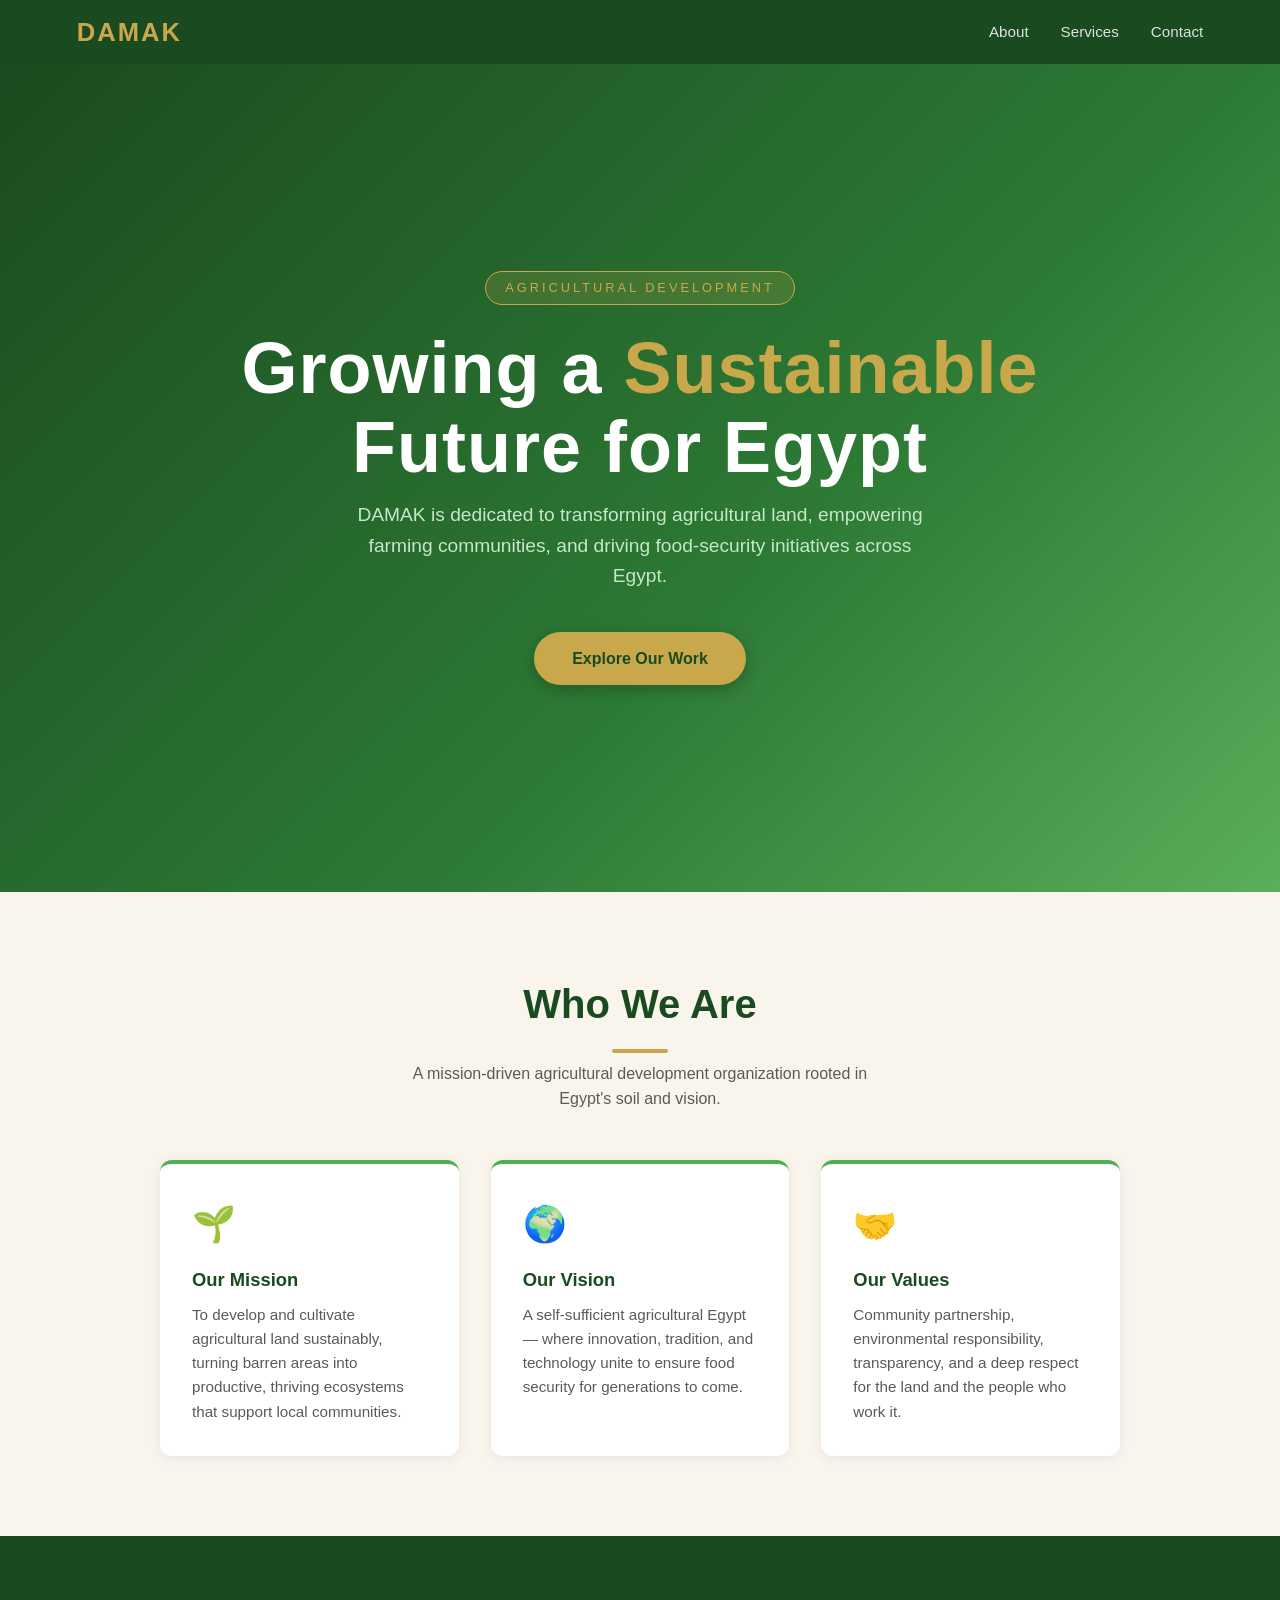
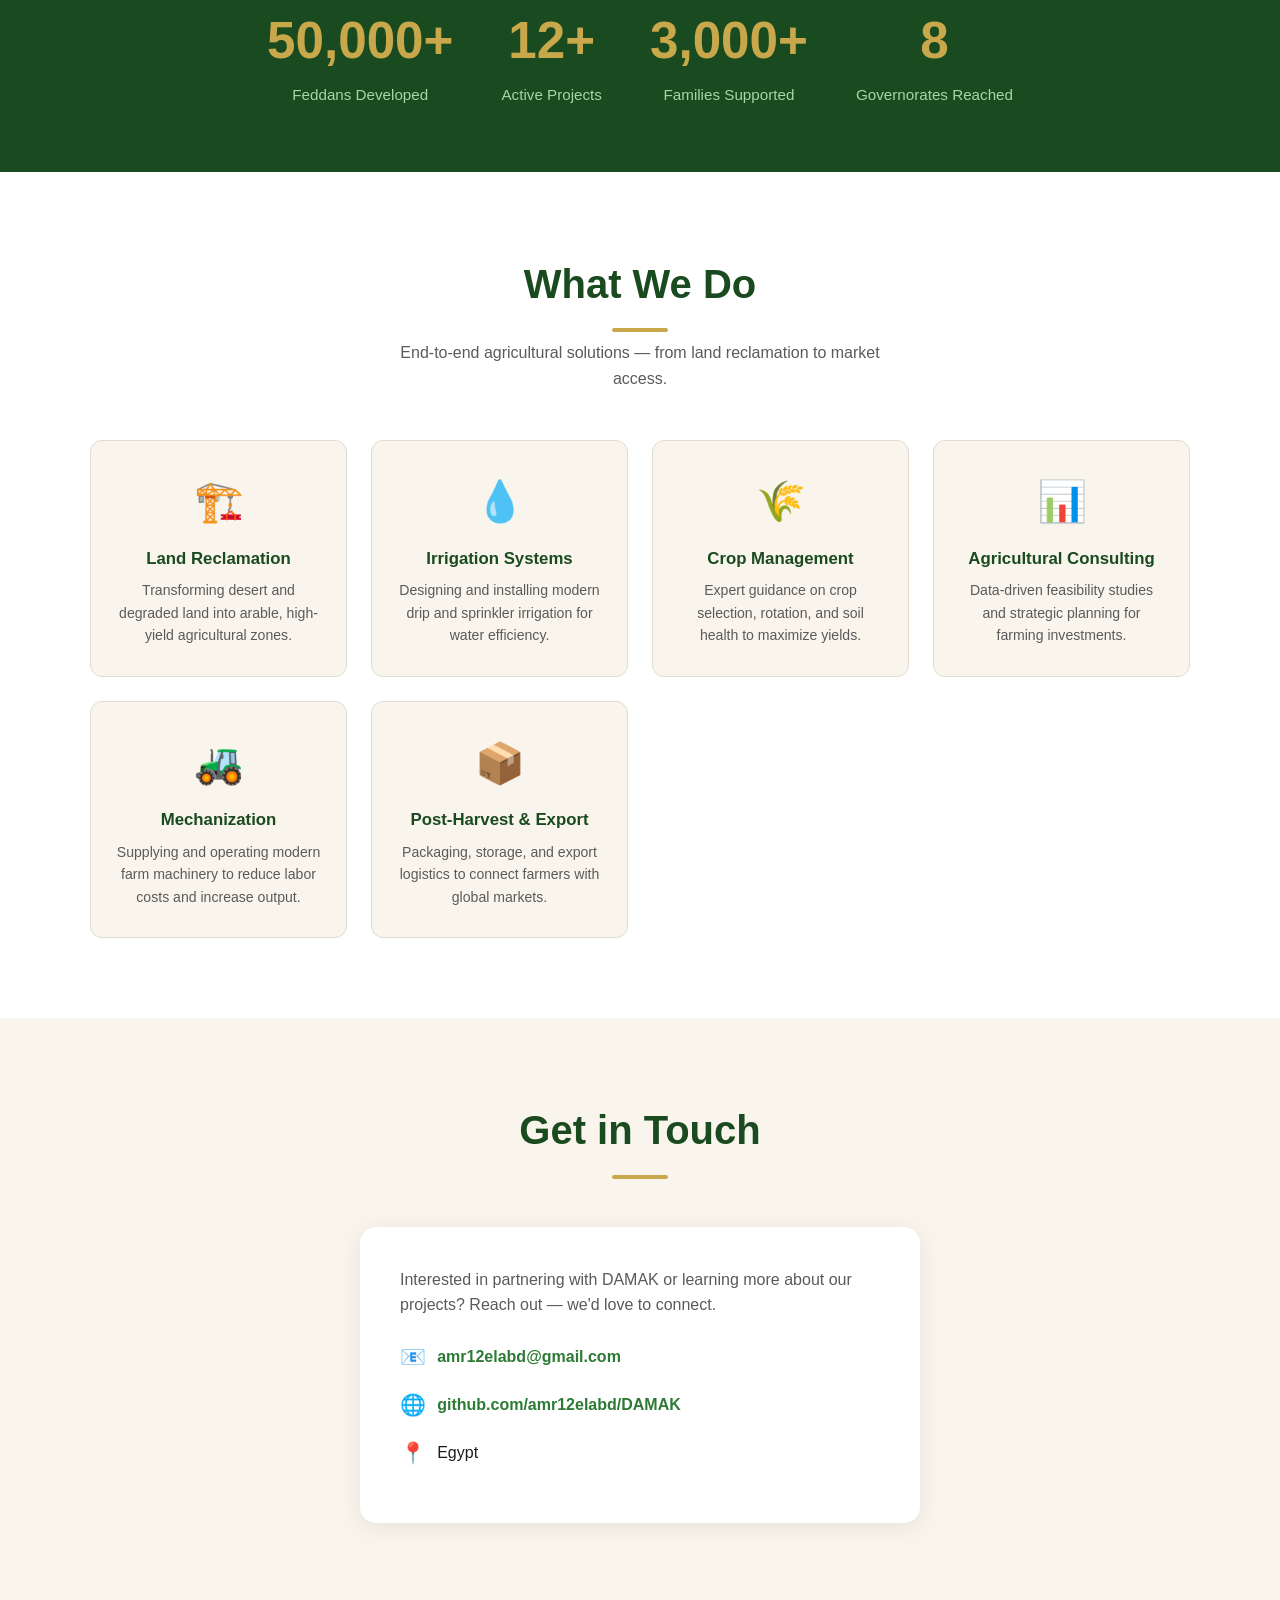
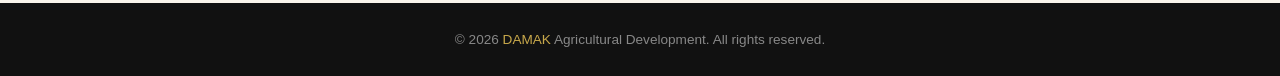
==== index.html @ de574dd2 "Initial commit: DAMAK agricultural development site" ====
<!DOCTYPE html>
<html lang="en">
<head>
  <meta charset="UTF-8" />
  <meta name="viewport" content="width=device-width, initial-scale=1.0" />
  <title>DAMAK – Agricultural Development</title>
  <style>
    *, *::before, *::after { box-sizing: border-box; margin: 0; padding: 0; }

    :root {
      --green-dark:  #1a4a1f;
      --green-mid:   #2d7a35;
      --green-light: #4caf50;
      --gold:        #c8a84b;
      --cream:       #f9f5ec;
      --text:        #1c1c1c;
      --muted:       #5a5a5a;
    }

    body {
      font-family: 'Segoe UI', Arial, sans-serif;
      color: var(--text);
      background: #fff;
      line-height: 1.6;
    }

    /* ── NAV ── */
    nav {
      position: sticky; top: 0; z-index: 100;
      background: var(--green-dark);
      display: flex; align-items: center; justify-content: space-between;
      padding: 0 6vw;
      height: 64px;
    }
    .nav-logo {
      font-size: 1.6rem; font-weight: 800; letter-spacing: 2px;
      color: var(--gold); text-decoration: none;
    }
    .nav-links { display: flex; gap: 2rem; list-style: none; }
    .nav-links a {
      color: #e0e0e0; text-decoration: none; font-size: .95rem;
      transition: color .2s;
    }
    .nav-links a:hover { color: var(--gold); }

    /* ── HERO ── */
    .hero {
      min-height: 92vh;
      background: linear-gradient(135deg, var(--green-dark) 0%, var(--green-mid) 60%, #5aaf5a 100%);
      display: flex; flex-direction: column;
      align-items: center; justify-content: center;
      text-align: center; padding: 4rem 6vw;
    }
    .hero-badge {
      display: inline-block;
      background: rgba(200,168,75,.18);
      border: 1px solid var(--gold);
      color: var(--gold);
      font-size: .8rem; letter-spacing: 3px; text-transform: uppercase;
      padding: .35rem 1.2rem; border-radius: 2rem; margin-bottom: 1.5rem;
    }
    .hero h1 {
      font-size: clamp(2.4rem, 6vw, 4.5rem);
      color: #fff; font-weight: 900; letter-spacing: 1px;
      margin-bottom: .8rem; line-height: 1.1;
    }
    .hero h1 span { color: var(--gold); }
    .hero p {
      max-width: 580px; color: #c8e6c9;
      font-size: clamp(1rem, 2.2vw, 1.2rem); margin-bottom: 2.5rem;
    }
    .btn {
      display: inline-block;
      background: var(--gold); color: var(--green-dark);
      font-weight: 700; font-size: 1rem;
      padding: .85rem 2.4rem; border-radius: 2rem;
      text-decoration: none; transition: transform .15s, box-shadow .15s;
      box-shadow: 0 4px 16px rgba(0,0,0,.25);
    }
    .btn:hover { transform: translateY(-2px); box-shadow: 0 8px 24px rgba(0,0,0,.3); }

    /* ── SECTIONS ── */
    section { padding: 5rem 6vw; }
    .section-title {
      text-align: center; margin-bottom: 3rem;
    }
    .section-title h2 {
      font-size: clamp(1.7rem, 3.5vw, 2.5rem);
      color: var(--green-dark); font-weight: 800;
    }
    .section-title p { color: var(--muted); margin-top: .5rem; max-width: 500px; margin-inline: auto; }
    .accent-line {
      width: 56px; height: 4px;
      background: var(--gold); border-radius: 2px;
      margin: .8rem auto 0;
    }

    /* ── ABOUT ── */
    .about { background: var(--cream); }
    .about-grid {
      display: grid;
      grid-template-columns: repeat(auto-fit, minmax(260px, 1fr));
      gap: 2rem; max-width: 960px; margin-inline: auto;
    }
    .about-card {
      background: #fff; border-radius: 12px;
      padding: 2rem; box-shadow: 0 2px 12px rgba(0,0,0,.07);
      border-top: 4px solid var(--green-light);
    }
    .about-card .icon { font-size: 2.2rem; margin-bottom: .8rem; }
    .about-card h3 { color: var(--green-dark); font-size: 1.15rem; margin-bottom: .5rem; }
    .about-card p { color: var(--muted); font-size: .95rem; }

    /* ── SERVICES ── */
    .services-grid {
      display: grid;
      grid-template-columns: repeat(auto-fit, minmax(220px, 1fr));
      gap: 1.5rem; max-width: 1100px; margin-inline: auto;
    }
    .service-card {
      background: var(--cream); border-radius: 12px;
      padding: 1.8rem 1.5rem; text-align: center;
      border: 1px solid #e0dcd4;
      transition: box-shadow .2s, transform .2s;
    }
    .service-card:hover {
      box-shadow: 0 8px 28px rgba(45,122,53,.15);
      transform: translateY(-4px);
    }
    .service-card .icon { font-size: 2.5rem; margin-bottom: .8rem; }
    .service-card h3 { color: var(--green-dark); font-size: 1.05rem; margin-bottom: .4rem; }
    .service-card p { color: var(--muted); font-size: .88rem; }

    /* ── STATS ── */
    .stats {
      background: var(--green-dark);
      display: flex; flex-wrap: wrap;
      justify-content: center; gap: 3rem;
      padding: 4rem 6vw;
      text-align: center;
    }
    .stat-item { color: #fff; }
    .stat-item .number {
      font-size: clamp(2rem, 5vw, 3.2rem);
      font-weight: 900; color: var(--gold);
      display: block;
    }
    .stat-item .label { font-size: .95rem; color: #a5d6a7; }

    /* ── CONTACT ── */
    .contact { background: var(--cream); }
    .contact-box {
      max-width: 560px; margin-inline: auto;
      background: #fff; border-radius: 16px;
      padding: 2.5rem; box-shadow: 0 4px 24px rgba(0,0,0,.08);
    }
    .contact-box p { color: var(--muted); margin-bottom: 1.4rem; }
    .contact-box a { color: var(--green-mid); font-weight: 600; text-decoration: none; }
    .contact-box a:hover { text-decoration: underline; }
    .contact-row { display: flex; align-items: center; gap: .7rem; margin-bottom: .9rem; }
    .contact-row .icon { font-size: 1.3rem; }

    /* ── FOOTER ── */
    footer {
      background: #111; color: #888;
      text-align: center; padding: 1.6rem 2rem;
      font-size: .85rem;
    }
    footer span { color: var(--gold); }

    @media (max-width: 600px) {
      nav { padding: 0 4vw; }
      .nav-links { gap: 1rem; }
    }
  </style>
</head>
<body>

  <!-- NAV -->
  <nav>
    <a class="nav-logo" href="#">DAMAK</a>
    <ul class="nav-links">
      <li><a href="#about">About</a></li>
      <li><a href="#services">Services</a></li>
      <li><a href="#contact">Contact</a></li>
    </ul>
  </nav>

  <!-- HERO -->
  <section class="hero">
    <div class="hero-badge">Agricultural Development</div>
    <h1>Growing a <span>Sustainable</span><br/>Future for Egypt</h1>
    <p>DAMAK is dedicated to transforming agricultural land, empowering farming communities, and driving food-security initiatives across Egypt.</p>
    <a href="#services" class="btn">Explore Our Work</a>
  </section>

  <!-- ABOUT -->
  <section class="about" id="about">
    <div class="section-title">
      <h2>Who We Are</h2>
      <div class="accent-line"></div>
      <p>A mission-driven agricultural development organization rooted in Egypt's soil and vision.</p>
    </div>
    <div class="about-grid">
      <div class="about-card">
        <div class="icon">🌱</div>
        <h3>Our Mission</h3>
        <p>To develop and cultivate agricultural land sustainably, turning barren areas into productive, thriving ecosystems that support local communities.</p>
      </div>
      <div class="about-card">
        <div class="icon">🌍</div>
        <h3>Our Vision</h3>
        <p>A self-sufficient agricultural Egypt — where innovation, tradition, and technology unite to ensure food security for generations to come.</p>
      </div>
      <div class="about-card">
        <div class="icon">🤝</div>
        <h3>Our Values</h3>
        <p>Community partnership, environmental responsibility, transparency, and a deep respect for the land and the people who work it.</p>
      </div>
    </div>
  </section>

  <!-- STATS -->
  <div class="stats">
    <div class="stat-item"><span class="number">50,000+</span><span class="label">Feddans Developed</span></div>
    <div class="stat-item"><span class="number">12+</span><span class="label">Active Projects</span></div>
    <div class="stat-item"><span class="number">3,000+</span><span class="label">Families Supported</span></div>
    <div class="stat-item"><span class="number">8</span><span class="label">Governorates Reached</span></div>
  </div>

  <!-- SERVICES -->
  <section id="services">
    <div class="section-title">
      <h2>What We Do</h2>
      <div class="accent-line"></div>
      <p>End-to-end agricultural solutions — from land reclamation to market access.</p>
    </div>
    <div class="services-grid">
      <div class="service-card">
        <div class="icon">🏗️</div>
        <h3>Land Reclamation</h3>
        <p>Transforming desert and degraded land into arable, high-yield agricultural zones.</p>
      </div>
      <div class="service-card">
        <div class="icon">💧</div>
        <h3>Irrigation Systems</h3>
        <p>Designing and installing modern drip and sprinkler irrigation for water efficiency.</p>
      </div>
      <div class="service-card">
        <div class="icon">🌾</div>
        <h3>Crop Management</h3>
        <p>Expert guidance on crop selection, rotation, and soil health to maximize yields.</p>
      </div>
      <div class="service-card">
        <div class="icon">📊</div>
        <h3>Agricultural Consulting</h3>
        <p>Data-driven feasibility studies and strategic planning for farming investments.</p>
      </div>
      <div class="service-card">
        <div class="icon">🚜</div>
        <h3>Mechanization</h3>
        <p>Supplying and operating modern farm machinery to reduce labor costs and increase output.</p>
      </div>
      <div class="service-card">
        <div class="icon">📦</div>
        <h3>Post-Harvest & Export</h3>
        <p>Packaging, storage, and export logistics to connect farmers with global markets.</p>
      </div>
    </div>
  </section>

  <!-- CONTACT -->
  <section class="contact" id="contact">
    <div class="section-title">
      <h2>Get in Touch</h2>
      <div class="accent-line"></div>
    </div>
    <div class="contact-box">
      <p>Interested in partnering with DAMAK or learning more about our projects? Reach out — we'd love to connect.</p>
      <div class="contact-row"><span class="icon">📧</span><a href="mailto:amr12elabd@gmail.com">amr12elabd@gmail.com</a></div>
      <div class="contact-row"><span class="icon">🌐</span><a href="https://github.com/amr12elabd/DAMAK" target="_blank">github.com/amr12elabd/DAMAK</a></div>
      <div class="contact-row"><span class="icon">📍</span><span>Egypt</span></div>
    </div>
  </section>

  <!-- FOOTER -->
  <footer>
    <p>&copy; 2026 <span>DAMAK</span> Agricultural Development. All rights reserved.</p>
  </footer>

</body>
</html>
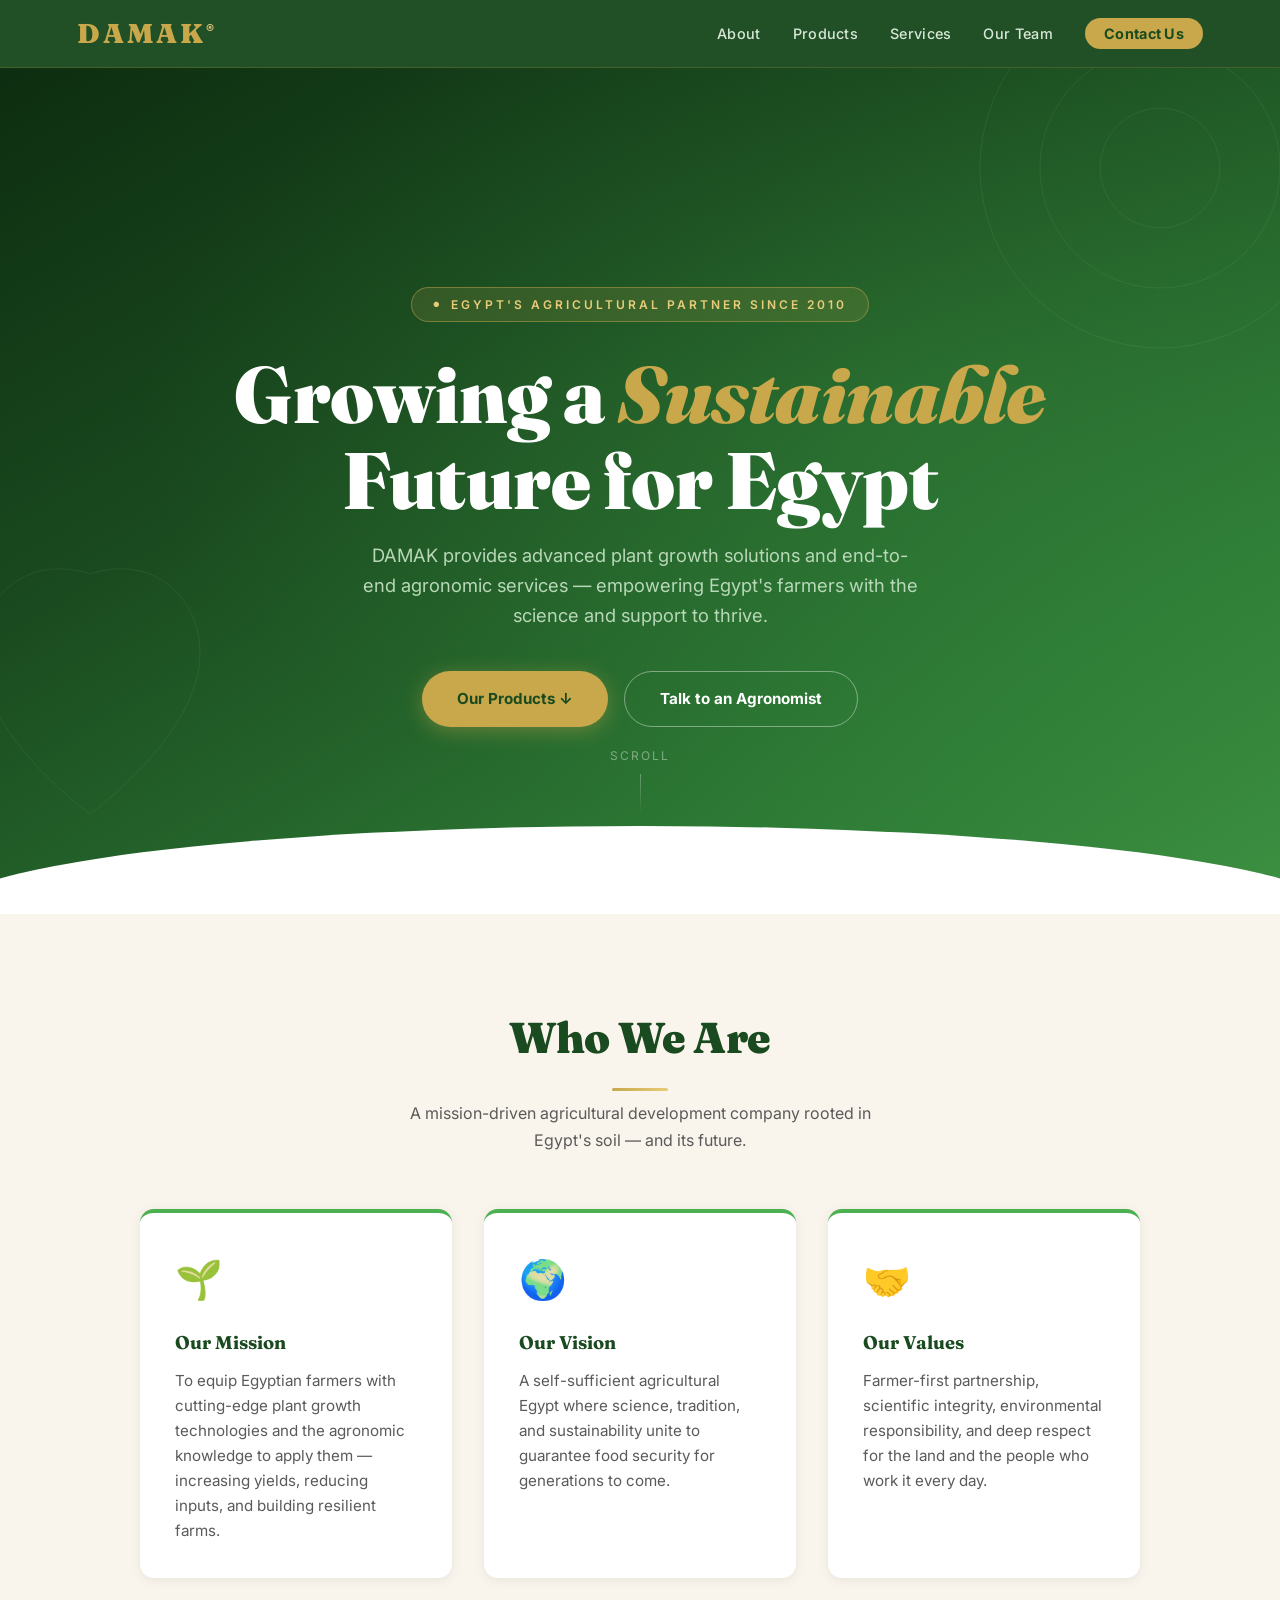
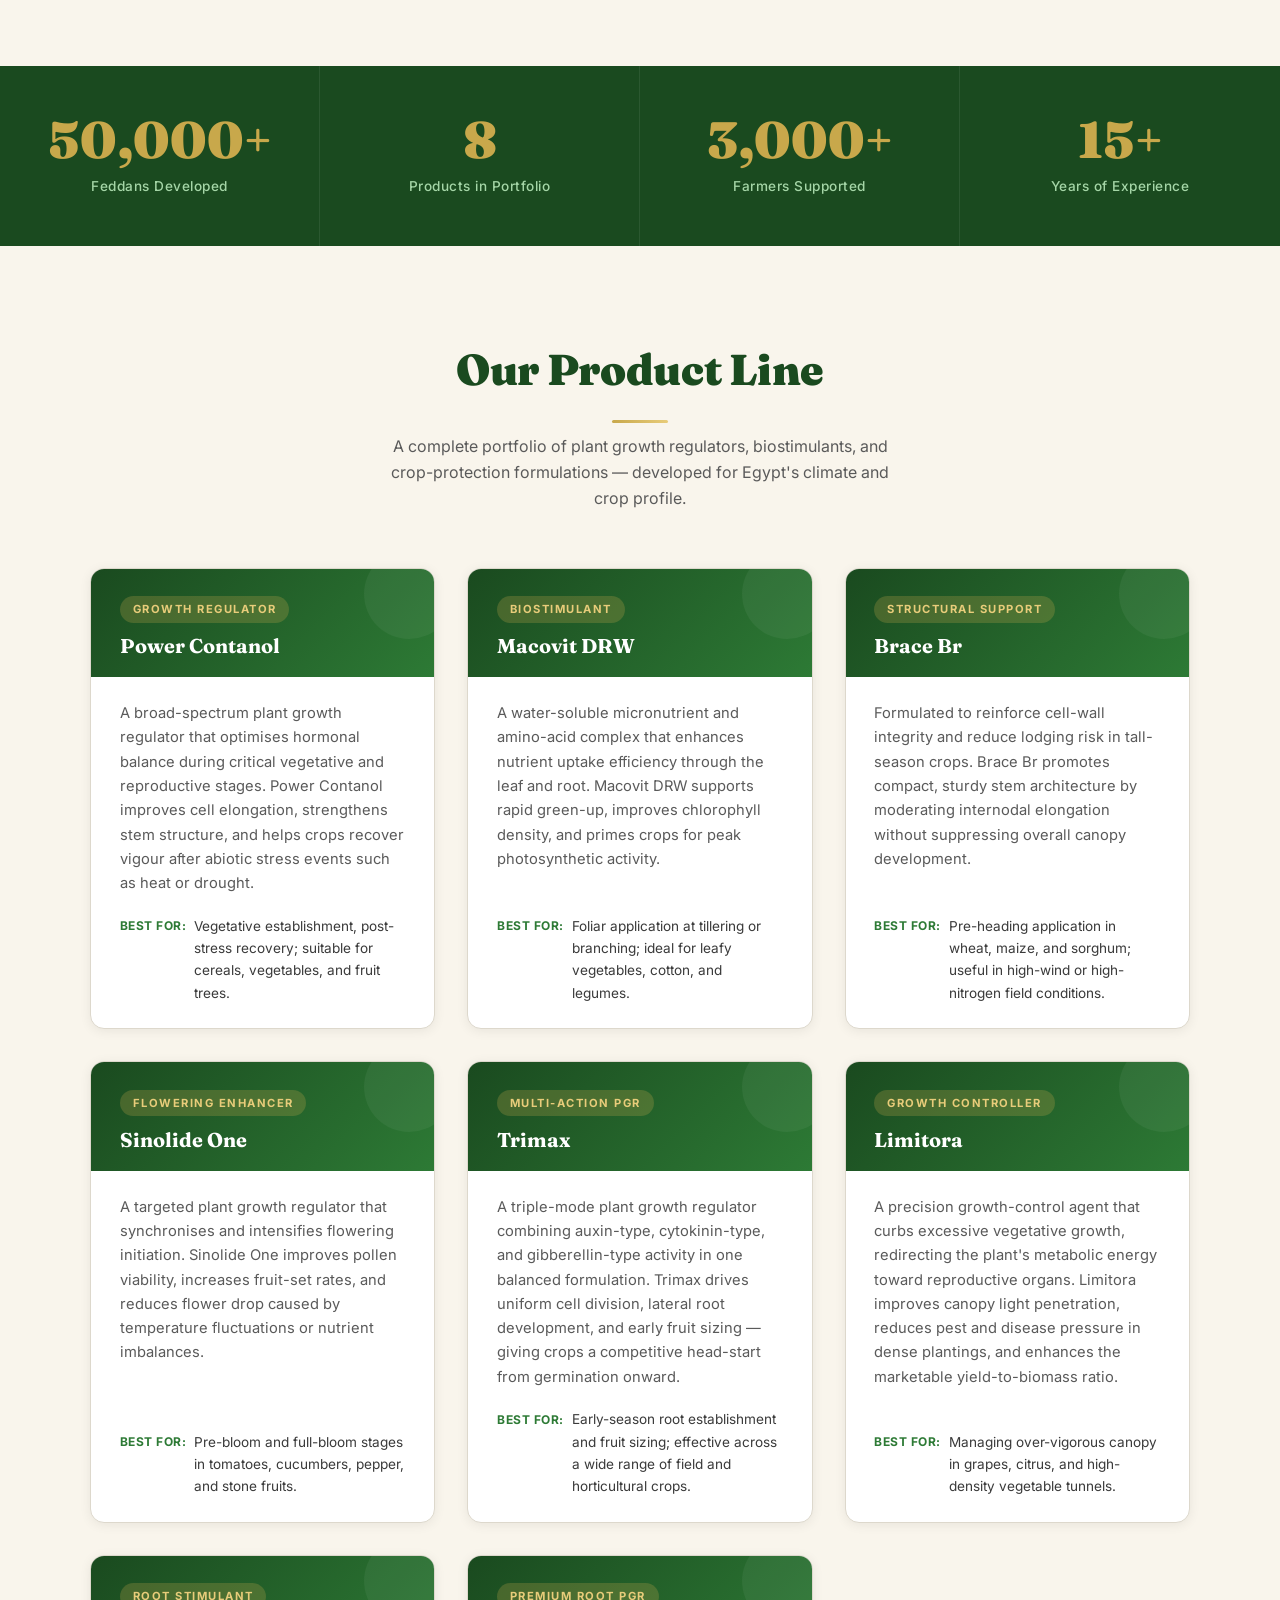
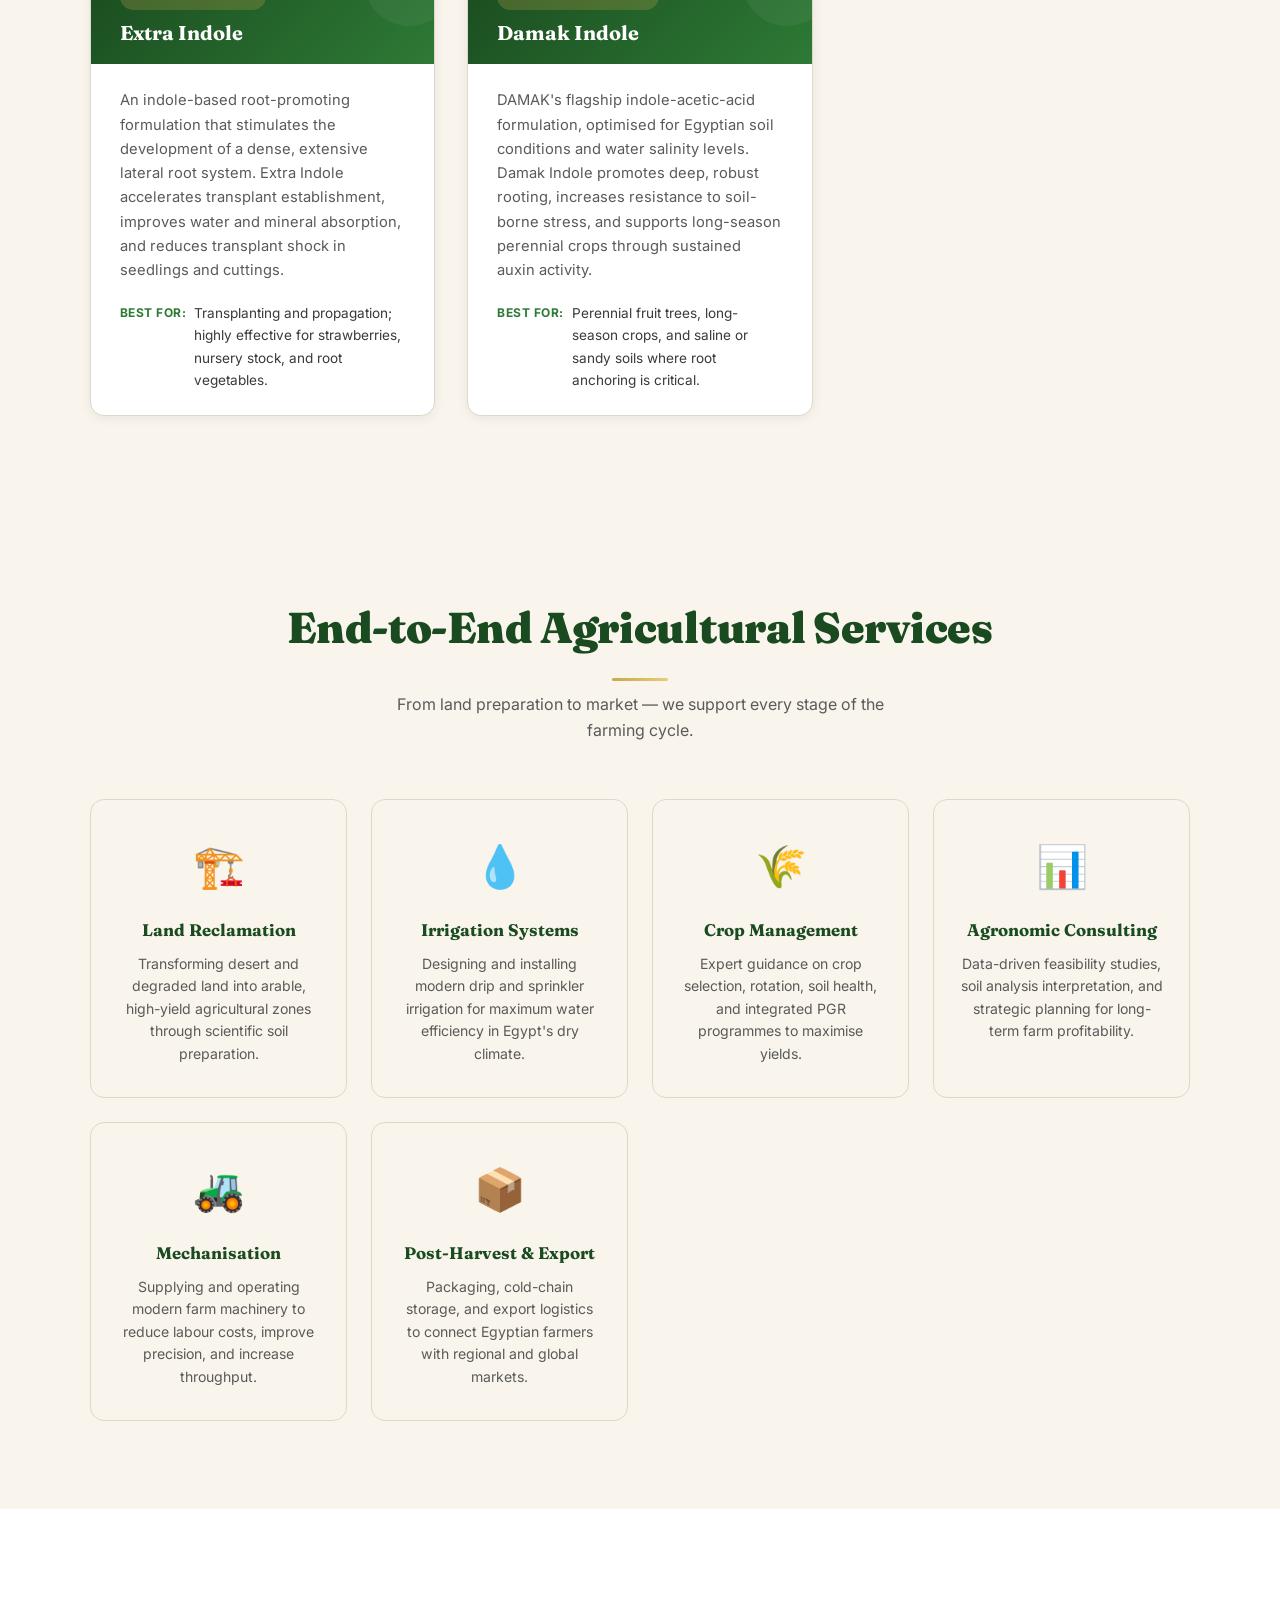
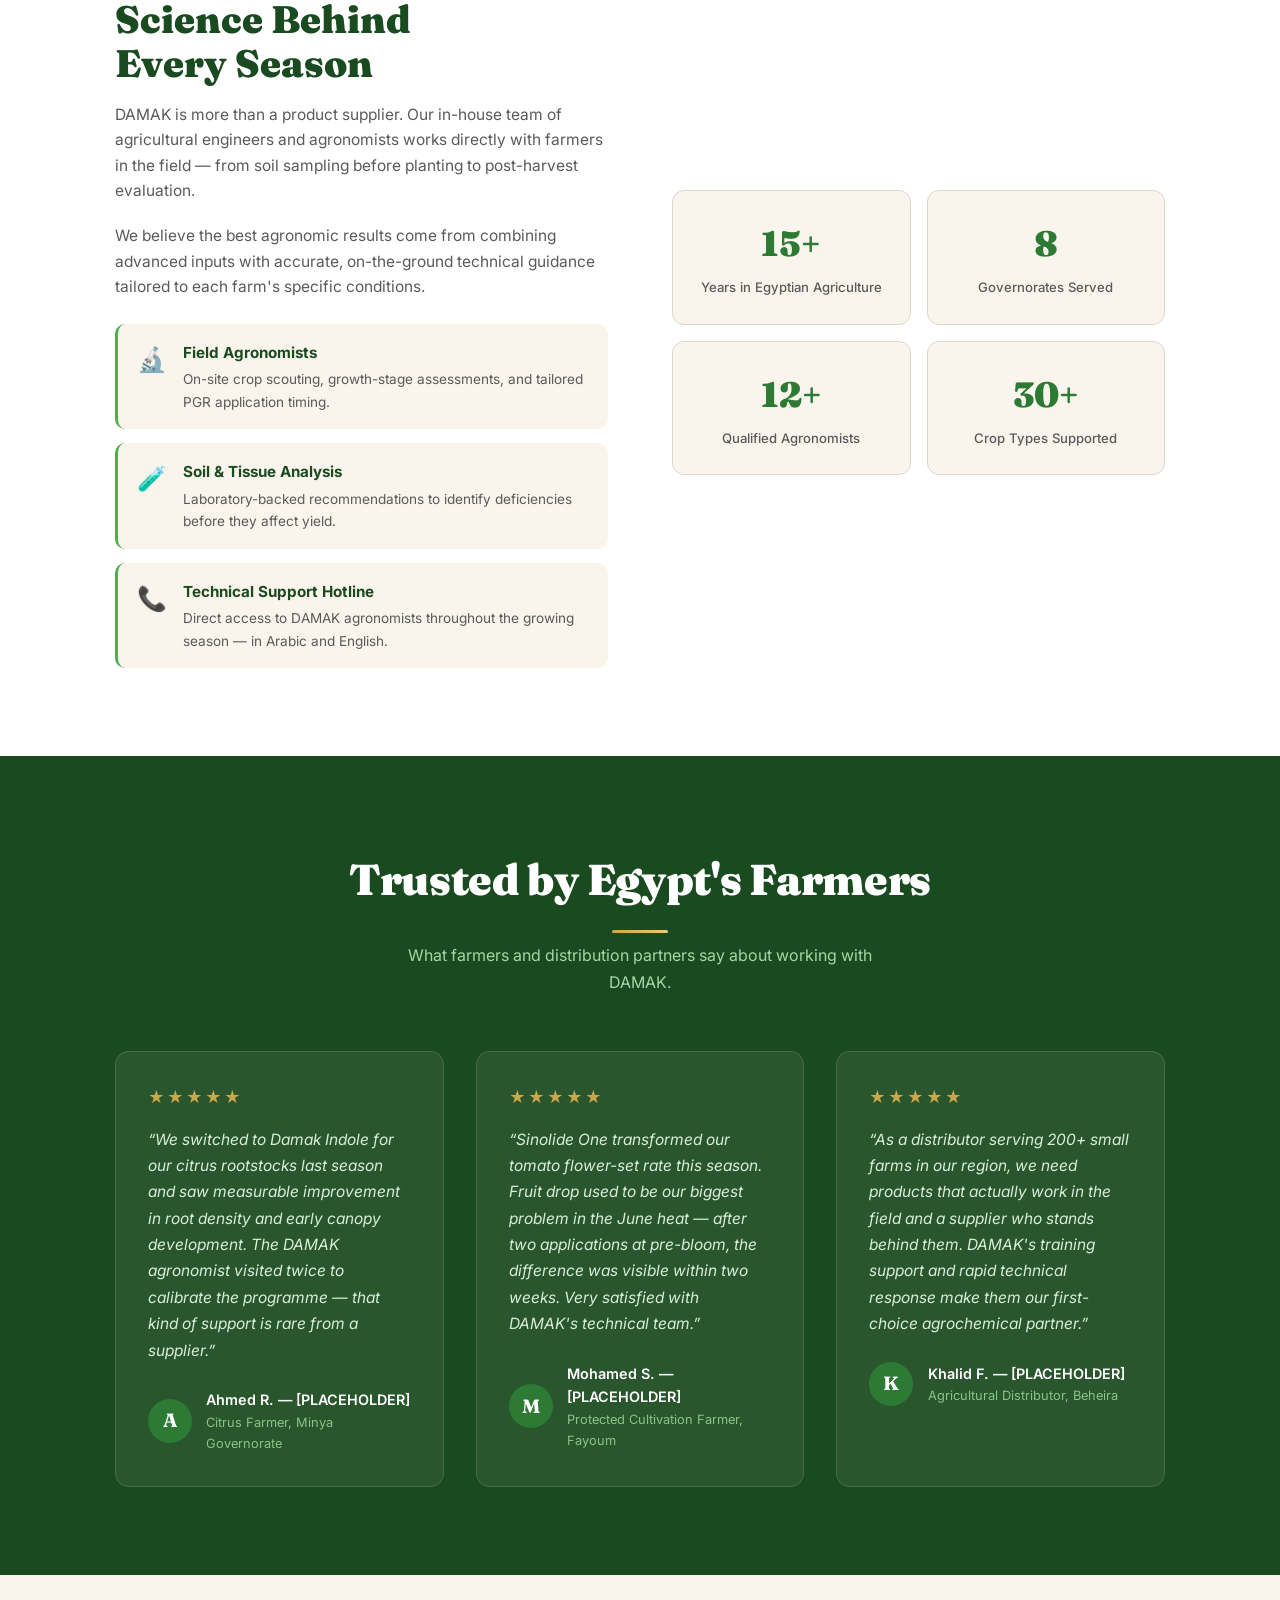
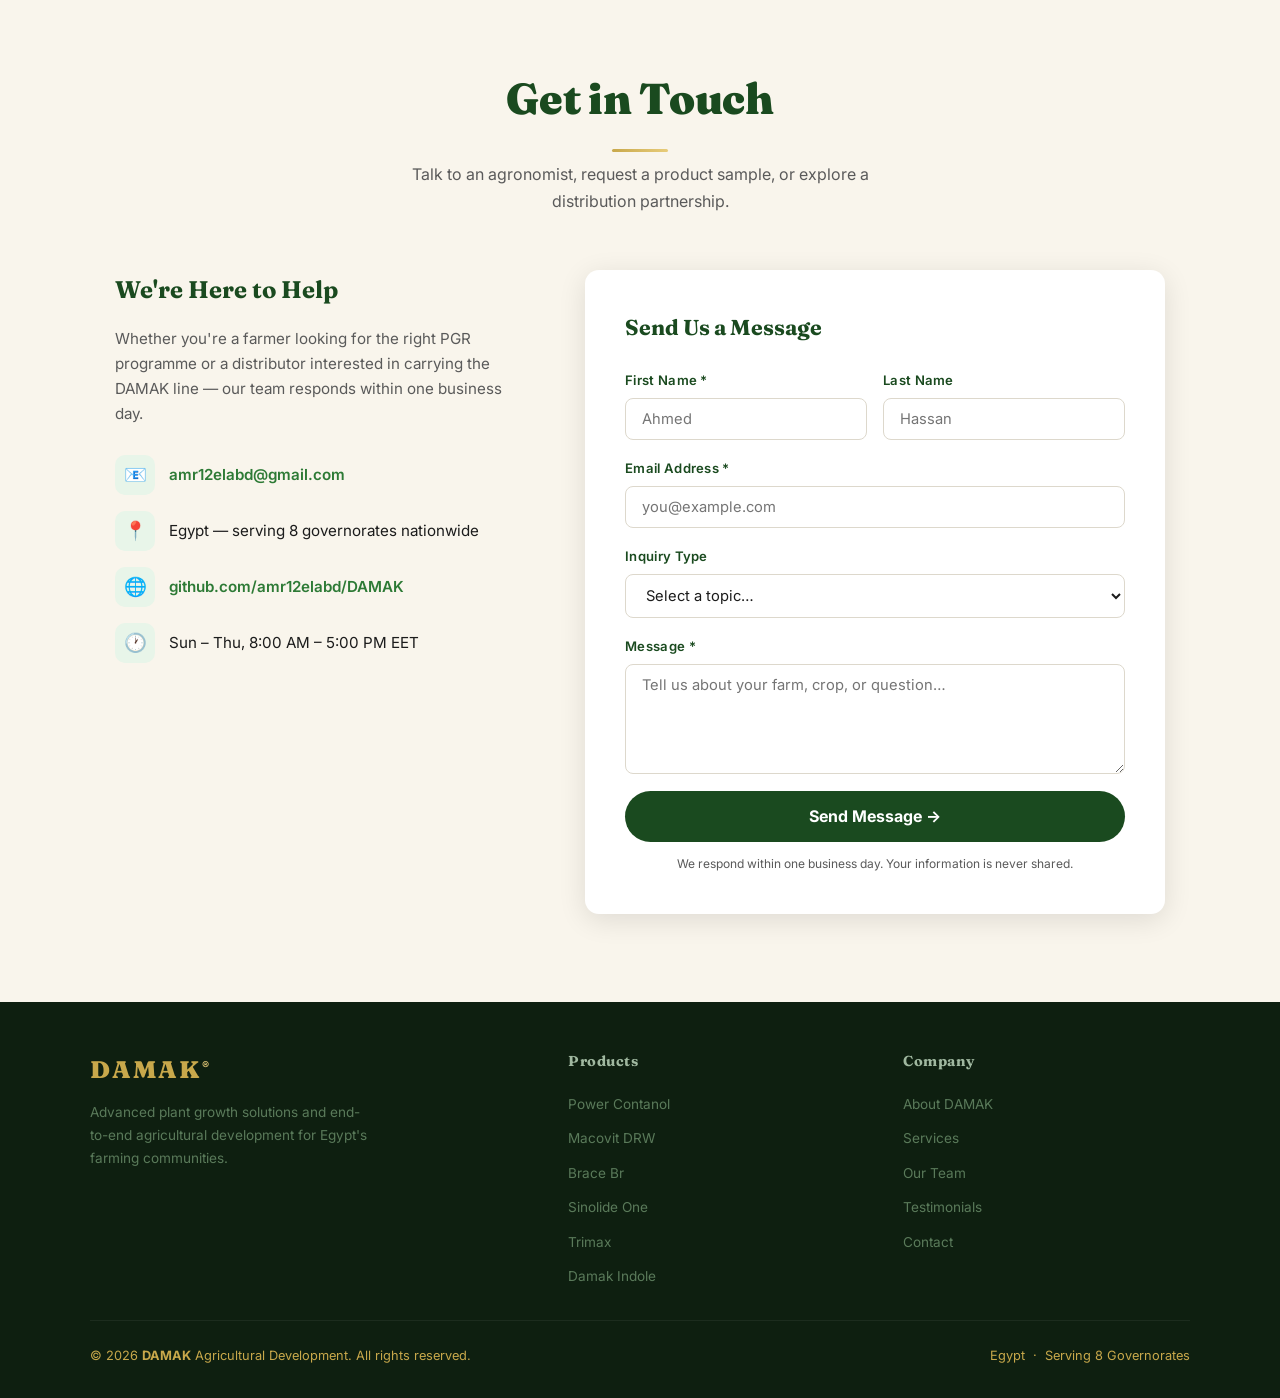
==== commit 6b58fad1: "Upgrade index.html: products with descriptions, testimonials, team, contact form, animations, SEO, f" ====
--- a/index.html
+++ b/index.html
@@ -3,290 +3,1147 @@
 <head>
   <meta charset="UTF-8" />
   <meta name="viewport" content="width=device-width, initial-scale=1.0" />
-  <title>DAMAK – Agricultural Development</title>
+
+  <!-- ── SEO ── -->
+  <title>DAMAK – Agricultural Development & Plant Growth Solutions, Egypt</title>
+  <meta name="description" content="DAMAK provides advanced plant growth regulators, agronomic consulting, irrigation systems, and land reclamation services across Egypt. Trusted by farmers in 8 governorates." />
+  <meta name="robots" content="index, follow" />
+  <link rel="canonical" href="https://amr12elabd.github.io/DAMAK/" />
+
+  <!-- ── Open Graph ── -->
+  <meta property="og:type" content="website" />
+  <meta property="og:url" content="https://amr12elabd.github.io/DAMAK/" />
+  <meta property="og:title" content="DAMAK – Agricultural Development & Plant Growth Solutions" />
+  <meta property="og:description" content="Advanced plant growth regulators and end-to-end agricultural development services for Egyptian farmers." />
+  <meta property="og:image" content="https://amr12elabd.github.io/DAMAK/og-image.png" />
+  <meta property="og:locale" content="en_EG" />
+  <meta name="twitter:card" content="summary_large_image" />
+  <meta name="twitter:title" content="DAMAK – Agricultural Development" />
+  <meta name="twitter:description" content="Advanced plant growth regulators and agro services across Egypt." />
+
+  <!-- ── Favicon (inline SVG) ── -->
+  <link rel="icon" type="image/svg+xml" href="data:image/svg+xml,<svg xmlns='http://www.w3.org/2000/svg' viewBox='0 0 64 64'><rect width='64' height='64' rx='12' fill='%231a4a1f'/><path d='M32 52 C32 52 14 38 14 24 C14 16 22 10 32 14 C42 10 50 16 50 24 C50 38 32 52 32 52Z' fill='%234caf50'/><path d='M32 52 L32 24' stroke='%23c8a84b' stroke-width='2.5' stroke-linecap='round'/><path d='M32 36 C32 36 24 30 20 24' stroke='%23c8a84b' stroke-width='2' stroke-linecap='round' fill='none'/><path d='M32 30 C32 30 40 26 44 20' stroke='%23c8a84b' stroke-width='2' stroke-linecap='round' fill='none'/></svg>" />
+
+  <!-- ── Schema.org ── -->
+  <script type="application/ld+json">
+  {
+    "@context": "https://schema.org",
+    "@type": "Organization",
+    "name": "DAMAK Agricultural Development",
+    "url": "https://amr12elabd.github.io/DAMAK/",
+    "logo": "https://amr12elabd.github.io/DAMAK/data:image/svg+xml,...",
+    "description": "DAMAK provides plant growth regulators, agronomic consulting, irrigation systems, and land reclamation across Egypt.",
+    "address": { "@type": "PostalAddress", "addressCountry": "EG" },
+    "contactPoint": {
+      "@type": "ContactPoint",
+      "email": "amr12elabd@gmail.com",
+      "contactType": "customer support",
+      "availableLanguage": ["Arabic", "English"]
+    },
+    "areaServed": "EG",
+    "sameAs": ["https://github.com/amr12elabd/DAMAK"]
+  }
+  </script>
+
+  <!-- ── Fonts ── -->
+  <link rel="preconnect" href="https://fonts.googleapis.com" />
+  <link rel="preconnect" href="https://fonts.gstatic.com" crossorigin />
+  <link href="https://fonts.googleapis.com/css2?family=Fraunces:ital,opsz,wght@0,9..144,400;0,9..144,700;0,9..144,900;1,9..144,400&family=Inter:wght@400;500;600;700&display=swap" rel="stylesheet" />
+
   <style>
+    /* ══════════════════════════════════════════
+       RESET & TOKENS
+    ══════════════════════════════════════════ */
     *, *::before, *::after { box-sizing: border-box; margin: 0; padding: 0; }
 
     :root {
-      --green-dark:  #1a4a1f;
-      --green-mid:   #2d7a35;
-      --green-light: #4caf50;
-      --gold:        #c8a84b;
-      --cream:       #f9f5ec;
-      --text:        #1c1c1c;
-      --muted:       #5a5a5a;
-    }
+      --green-dark:   #1a4a1f;
+      --green-mid:    #2d7a35;
+      --green-light:  #4caf50;
+      --green-pale:   #e8f5e9;
+      --gold:         #c8a84b;
+      --gold-light:   #e8cc7a;
+      --cream:        #f9f5ec;
+      --cream-dark:   #f0ead8;
+      --text:         #1c1c1c;
+      --muted:        #5a5a5a;
+      --border:       #ddd8cc;
+      --radius:       14px;
+      --shadow-sm:    0 2px 12px rgba(0,0,0,.07);
+      --shadow-md:    0 6px 28px rgba(0,0,0,.11);
+      --shadow-lg:    0 16px 48px rgba(0,0,0,.14);
+    }
+
+    html { scroll-behavior: smooth; }
 
     body {
-      font-family: 'Segoe UI', Arial, sans-serif;
+      font-family: 'Inter', 'Segoe UI', sans-serif;
       color: var(--text);
       background: #fff;
-      line-height: 1.6;
-    }
-
-    /* ── NAV ── */
+      line-height: 1.65;
+      overflow-x: hidden;
+    }
+
+    h1, h2, h3 { font-family: 'Fraunces', Georgia, serif; }
+
+    img { max-width: 100%; display: block; }
+    a { color: inherit; }
+
+    /* ══════════════════════════════════════════
+       SCROLL ANIMATIONS
+    ══════════════════════════════════════════ */
+    .reveal {
+      opacity: 0;
+      transform: translateY(32px);
+      transition: opacity .65s ease, transform .65s ease;
+    }
+    .reveal.visible {
+      opacity: 1;
+      transform: none;
+    }
+    .reveal-left  { opacity: 0; transform: translateX(-40px); transition: opacity .65s ease, transform .65s ease; }
+    .reveal-right { opacity: 0; transform: translateX(40px);  transition: opacity .65s ease, transform .65s ease; }
+    .reveal-left.visible, .reveal-right.visible { opacity: 1; transform: none; }
+    .reveal-delay-1 { transition-delay: .1s; }
+    .reveal-delay-2 { transition-delay: .2s; }
+    .reveal-delay-3 { transition-delay: .3s; }
+    .reveal-delay-4 { transition-delay: .4s; }
+
+    /* ══════════════════════════════════════════
+       NAV
+    ══════════════════════════════════════════ */
     nav {
-      position: sticky; top: 0; z-index: 100;
-      background: var(--green-dark);
+      position: sticky; top: 0; z-index: 200;
+      background: rgba(26, 74, 31, .97);
+      backdrop-filter: blur(10px);
       display: flex; align-items: center; justify-content: space-between;
       padding: 0 6vw;
-      height: 64px;
+      height: 68px;
+      border-bottom: 1px solid rgba(200,168,75,.2);
     }
     .nav-logo {
-      font-size: 1.6rem; font-weight: 800; letter-spacing: 2px;
+      font-family: 'Fraunces', serif;
+      font-size: 1.7rem; font-weight: 900; letter-spacing: 3px;
       color: var(--gold); text-decoration: none;
     }
-    .nav-links { display: flex; gap: 2rem; list-style: none; }
+    .nav-logo sup {
+      font-size: .45em; vertical-align: super;
+      letter-spacing: 1px; color: var(--gold-light);
+      font-family: 'Inter', sans-serif; font-weight: 600;
+    }
+    .nav-links { display: flex; gap: 2rem; list-style: none; align-items: center; }
     .nav-links a {
-      color: #e0e0e0; text-decoration: none; font-size: .95rem;
+      color: #d8e8d8; text-decoration: none; font-size: .9rem; font-weight: 500;
+      letter-spacing: .3px;
       transition: color .2s;
     }
     .nav-links a:hover { color: var(--gold); }
-
-    /* ── HERO ── */
+    .nav-cta {
+      background: var(--gold); color: var(--green-dark) !important;
+      font-weight: 700 !important;
+      padding: .45rem 1.2rem; border-radius: 2rem;
+      transition: background .2s, transform .15s !important;
+    }
+    .nav-cta:hover { background: var(--gold-light); transform: translateY(-1px); }
+
+    /* mobile hamburger */
+    .nav-toggle {
+      display: none; flex-direction: column; gap: 5px; cursor: pointer;
+      background: none; border: none; padding: 4px;
+    }
+    .nav-toggle span {
+      display: block; width: 24px; height: 2px;
+      background: var(--gold); border-radius: 2px;
+      transition: transform .3s, opacity .3s;
+    }
+    .nav-toggle.open span:nth-child(1) { transform: translateY(7px) rotate(45deg); }
+    .nav-toggle.open span:nth-child(2) { opacity: 0; }
+    .nav-toggle.open span:nth-child(3) { transform: translateY(-7px) rotate(-45deg); }
+
+    /* ══════════════════════════════════════════
+       HERO
+    ══════════════════════════════════════════ */
     .hero {
-      min-height: 92vh;
-      background: linear-gradient(135deg, var(--green-dark) 0%, var(--green-mid) 60%, #5aaf5a 100%);
+      min-height: 94vh;
+      background:
+        radial-gradient(ellipse at 70% 40%, rgba(76,175,80,.18) 0%, transparent 60%),
+        linear-gradient(150deg, #0d2e10 0%, #1a4a1f 35%, #2d7a35 75%, #3d9142 100%);
       display: flex; flex-direction: column;
       align-items: center; justify-content: center;
-      text-align: center; padding: 4rem 6vw;
-    }
+      text-align: center; padding: 6rem 6vw 4rem;
+      position: relative; overflow: hidden;
+    }
+
+    /* Growth-curve SVG motif */
+    .hero::after {
+      content: '';
+      position: absolute; bottom: -2px; left: 0; right: 0;
+      height: 90px;
+      background: #fff;
+      clip-path: ellipse(55% 100% at 50% 100%);
+    }
+
+    /* Subtle leaf-pattern overlay */
+    .hero-pattern {
+      position: absolute; inset: 0; pointer-events: none; overflow: hidden;
+    }
+    .hero-pattern svg { position: absolute; opacity: .06; }
+
     .hero-badge {
-      display: inline-block;
-      background: rgba(200,168,75,.18);
-      border: 1px solid var(--gold);
-      color: var(--gold);
-      font-size: .8rem; letter-spacing: 3px; text-transform: uppercase;
-      padding: .35rem 1.2rem; border-radius: 2rem; margin-bottom: 1.5rem;
-    }
+      display: inline-flex; align-items: center; gap: .5rem;
+      background: rgba(200,168,75,.15);
+      border: 1px solid rgba(200,168,75,.45);
+      color: var(--gold-light);
+      font-size: .75rem; letter-spacing: 3px; text-transform: uppercase;
+      font-weight: 600;
+      padding: .4rem 1.3rem; border-radius: 2rem; margin-bottom: 1.8rem;
+      font-family: 'Inter', sans-serif;
+    }
+    .hero-badge::before { content: '●'; font-size: .45rem; animation: pulse 2s infinite; }
+    @keyframes pulse { 0%,100%{opacity:1} 50%{opacity:.3} }
+
     .hero h1 {
-      font-size: clamp(2.4rem, 6vw, 4.5rem);
-      color: #fff; font-weight: 900; letter-spacing: 1px;
-      margin-bottom: .8rem; line-height: 1.1;
-    }
-    .hero h1 span { color: var(--gold); }
+      font-size: clamp(2.6rem, 6.5vw, 5rem);
+      color: #fff; font-weight: 900; letter-spacing: -.5px;
+      margin-bottom: 1rem; line-height: 1.08;
+    }
+    .hero h1 em { color: var(--gold); font-style: italic; }
     .hero p {
-      max-width: 580px; color: #c8e6c9;
-      font-size: clamp(1rem, 2.2vw, 1.2rem); margin-bottom: 2.5rem;
-    }
+      max-width: 560px; color: #b8d8b8;
+      font-size: clamp(1rem, 2vw, 1.15rem); margin-bottom: 2.5rem;
+      font-weight: 400;
+    }
+    .hero-actions { display: flex; gap: 1rem; flex-wrap: wrap; justify-content: center; }
+
     .btn {
-      display: inline-block;
+      display: inline-flex; align-items: center; gap: .5rem;
+      font-weight: 700; font-size: .95rem; font-family: 'Inter', sans-serif;
+      padding: .9rem 2.2rem; border-radius: 2rem;
+      text-decoration: none;
+      transition: transform .15s, box-shadow .15s, background .15s;
+      cursor: pointer; border: none;
+    }
+    .btn-primary {
       background: var(--gold); color: var(--green-dark);
-      font-weight: 700; font-size: 1rem;
-      padding: .85rem 2.4rem; border-radius: 2rem;
-      text-decoration: none; transition: transform .15s, box-shadow .15s;
-      box-shadow: 0 4px 16px rgba(0,0,0,.25);
-    }
-    .btn:hover { transform: translateY(-2px); box-shadow: 0 8px 24px rgba(0,0,0,.3); }
-
-    /* ── SECTIONS ── */
-    section { padding: 5rem 6vw; }
-    .section-title {
-      text-align: center; margin-bottom: 3rem;
-    }
+      box-shadow: 0 4px 20px rgba(200,168,75,.4);
+    }
+    .btn-primary:hover { transform: translateY(-2px); box-shadow: 0 8px 28px rgba(200,168,75,.55); }
+    .btn-outline {
+      background: transparent; color: #fff;
+      border: 1.5px solid rgba(255,255,255,.4);
+    }
+    .btn-outline:hover { background: rgba(255,255,255,.08); transform: translateY(-2px); }
+
+    .hero-scroll {
+      position: absolute; bottom: 100px; left: 50%; transform: translateX(-50%);
+      color: rgba(255,255,255,.4); font-size: .75rem; letter-spacing: 2px;
+      text-transform: uppercase; font-family: 'Inter', sans-serif;
+      display: flex; flex-direction: column; align-items: center; gap: .5rem;
+    }
+    .hero-scroll::after {
+      content: '';
+      display: block; width: 1px; height: 40px;
+      background: linear-gradient(to bottom, rgba(255,255,255,.3), transparent);
+      animation: scrollLine 1.8s ease-in-out infinite;
+    }
+    @keyframes scrollLine { 0%{transform:scaleY(0);transform-origin:top} 50%{transform:scaleY(1);transform-origin:top} 51%{transform-origin:bottom} 100%{transform:scaleY(0);transform-origin:bottom} }
+
+    /* ══════════════════════════════════════════
+       SHARED SECTION
+    ══════════════════════════════════════════ */
+    section { padding: 5.5rem 6vw; }
+    .section-title { text-align: center; margin-bottom: 3.5rem; }
     .section-title h2 {
-      font-size: clamp(1.7rem, 3.5vw, 2.5rem);
-      color: var(--green-dark); font-weight: 800;
-    }
-    .section-title p { color: var(--muted); margin-top: .5rem; max-width: 500px; margin-inline: auto; }
+      font-size: clamp(1.8rem, 3.5vw, 2.7rem);
+      color: var(--green-dark); font-weight: 900; letter-spacing: -.3px;
+    }
+    .section-title p {
+      color: var(--muted); margin-top: .6rem;
+      max-width: 520px; margin-inline: auto;
+      font-size: 1rem;
+    }
     .accent-line {
-      width: 56px; height: 4px;
-      background: var(--gold); border-radius: 2px;
-      margin: .8rem auto 0;
-    }
-
-    /* ── ABOUT ── */
+      width: 56px; height: 3px;
+      background: linear-gradient(to right, var(--gold), var(--gold-light));
+      border-radius: 2px; margin: .9rem auto 0;
+    }
+
+    /* ══════════════════════════════════════════
+       ABOUT
+    ══════════════════════════════════════════ */
     .about { background: var(--cream); }
     .about-grid {
       display: grid;
-      grid-template-columns: repeat(auto-fit, minmax(260px, 1fr));
-      gap: 2rem; max-width: 960px; margin-inline: auto;
+      grid-template-columns: repeat(auto-fit, minmax(270px, 1fr));
+      gap: 2rem; max-width: 1000px; margin-inline: auto;
     }
     .about-card {
-      background: #fff; border-radius: 12px;
-      padding: 2rem; box-shadow: 0 2px 12px rgba(0,0,0,.07);
+      background: #fff; border-radius: var(--radius);
+      padding: 2.2rem; box-shadow: var(--shadow-sm);
       border-top: 4px solid var(--green-light);
-    }
-    .about-card .icon { font-size: 2.2rem; margin-bottom: .8rem; }
-    .about-card h3 { color: var(--green-dark); font-size: 1.15rem; margin-bottom: .5rem; }
+      transition: box-shadow .25s, transform .25s;
+    }
+    .about-card:hover { box-shadow: var(--shadow-md); transform: translateY(-3px); }
+    .about-card .icon { font-size: 2.4rem; margin-bottom: 1rem; }
+    .about-card h3 { color: var(--green-dark); font-size: 1.15rem; margin-bottom: .6rem; }
     .about-card p { color: var(--muted); font-size: .95rem; }
 
-    /* ── SERVICES ── */
+    /* ══════════════════════════════════════════
+       STATS BAR
+    ══════════════════════════════════════════ */
+    .stats {
+      background: var(--green-dark);
+      display: grid;
+      grid-template-columns: repeat(auto-fit, minmax(160px, 1fr));
+      gap: 0;
+      text-align: center;
+    }
+    .stat-item {
+      padding: 3rem 1.5rem;
+      border-right: 1px solid rgba(255,255,255,.08);
+      position: relative;
+    }
+    .stat-item:last-child { border-right: none; }
+    .stat-item .number {
+      font-family: 'Fraunces', serif;
+      font-size: clamp(2.2rem, 4vw, 3.4rem);
+      font-weight: 900; color: var(--gold);
+      display: block; line-height: 1;
+      margin-bottom: .4rem;
+    }
+    .stat-item .label { font-size: .85rem; color: #a5d6a7; letter-spacing: .5px; font-weight: 500; }
+
+    /* ══════════════════════════════════════════
+       SERVICES
+    ══════════════════════════════════════════ */
+    #services { background: #fff; }
     .services-grid {
       display: grid;
-      grid-template-columns: repeat(auto-fit, minmax(220px, 1fr));
+      grid-template-columns: repeat(auto-fit, minmax(230px, 1fr));
       gap: 1.5rem; max-width: 1100px; margin-inline: auto;
     }
     .service-card {
+      background: var(--cream); border-radius: var(--radius);
+      padding: 2rem 1.6rem; text-align: center;
+      border: 1px solid var(--border);
+      transition: box-shadow .25s, transform .25s, border-color .25s;
+    }
+    .service-card:hover {
+      box-shadow: 0 10px 32px rgba(45,122,53,.15);
+      transform: translateY(-5px);
+      border-color: var(--green-light);
+    }
+    .service-card .icon { font-size: 2.6rem; margin-bottom: 1rem; }
+    .service-card h3 { color: var(--green-dark); font-size: 1.05rem; margin-bottom: .5rem; }
+    .service-card p { color: var(--muted); font-size: .88rem; line-height: 1.6; }
+
+    /* ══════════════════════════════════════════
+       PRODUCTS
+    ══════════════════════════════════════════ */
+    #products { background: var(--cream); }
+    .products-intro {
+      max-width: 680px; margin-inline: auto;
+      text-align: center; margin-bottom: 3.5rem;
+    }
+    .products-intro p { color: var(--muted); }
+
+    .products-grid {
+      display: grid;
+      grid-template-columns: repeat(auto-fit, minmax(300px, 1fr));
+      gap: 2rem; max-width: 1100px; margin-inline: auto;
+    }
+    .product-card {
+      background: #fff;
+      border-radius: var(--radius);
+      overflow: hidden;
+      box-shadow: var(--shadow-sm);
+      border: 1px solid var(--border);
+      display: flex; flex-direction: column;
+      transition: box-shadow .25s, transform .25s;
+    }
+    .product-card:hover { box-shadow: var(--shadow-md); transform: translateY(-4px); }
+
+    .product-card-header {
+      background: linear-gradient(135deg, var(--green-dark) 0%, var(--green-mid) 100%);
+      padding: 1.6rem 1.8rem 1.2rem;
+      position: relative; overflow: hidden;
+    }
+    .product-card-header::after {
+      content: '';
+      position: absolute; top: -20px; right: -20px;
+      width: 90px; height: 90px;
+      background: rgba(255,255,255,.05);
+      border-radius: 50%;
+    }
+    .product-tag {
+      display: inline-block;
+      background: rgba(200,168,75,.25);
+      color: var(--gold-light);
+      font-size: .7rem; font-weight: 700; letter-spacing: 1.5px;
+      text-transform: uppercase; padding: .25rem .8rem;
+      border-radius: 2rem; margin-bottom: .7rem;
+      font-family: 'Inter', sans-serif;
+    }
+    .product-card-header h3 {
+      color: #fff; font-size: 1.25rem; font-weight: 700;
+      line-height: 1.2; font-family: 'Fraunces', serif;
+    }
+
+    .product-card-body {
+      padding: 1.5rem 1.8rem;
+      flex: 1; display: flex; flex-direction: column;
+    }
+    .product-card-body p {
+      color: var(--muted); font-size: .92rem;
+      line-height: 1.65; flex: 1;
+    }
+    .product-use {
+      margin-top: 1.2rem;
+      display: flex; align-items: flex-start; gap: .5rem;
+    }
+    .product-use-label {
+      font-size: .75rem; font-weight: 700; letter-spacing: .5px;
+      color: var(--green-mid); text-transform: uppercase;
+      white-space: nowrap; padding-top: .1rem;
+      font-family: 'Inter', sans-serif;
+    }
+    .product-use p { color: #3a3a3a; font-size: .85rem; margin: 0; }
+
+    /* ══════════════════════════════════════════
+       TEAM
+    ══════════════════════════════════════════ */
+    #team { background: #fff; }
+    .team-layout {
+      display: grid;
+      grid-template-columns: 1fr 1fr;
+      gap: 4rem; max-width: 1050px; margin-inline: auto;
+      align-items: center;
+    }
+    .team-text h2 {
+      font-family: 'Fraunces', serif;
+      font-size: clamp(1.7rem, 3vw, 2.4rem);
+      color: var(--green-dark); font-weight: 900;
+      line-height: 1.15; margin-bottom: 1rem;
+    }
+    .team-text p { color: var(--muted); margin-bottom: 1.2rem; font-size: .97rem; }
+    .team-pillars {
+      display: flex; flex-direction: column; gap: .9rem;
+      margin-top: 1.5rem;
+    }
+    .team-pillar {
+      display: flex; align-items: flex-start; gap: 1rem;
+      padding: 1rem 1.2rem;
+      background: var(--cream); border-radius: 10px;
+      border-left: 3px solid var(--green-light);
+    }
+    .team-pillar .icon { font-size: 1.5rem; flex-shrink: 0; }
+    .team-pillar h4 { font-size: .95rem; color: var(--green-dark); margin-bottom: .2rem; }
+    .team-pillar p { color: var(--muted); font-size: .85rem; margin: 0; }
+
+    .team-credentials {
+      display: grid; grid-template-columns: 1fr 1fr; gap: 1rem;
+    }
+    .cred-card {
       background: var(--cream); border-radius: 12px;
-      padding: 1.8rem 1.5rem; text-align: center;
-      border: 1px solid #e0dcd4;
-      transition: box-shadow .2s, transform .2s;
-    }
-    .service-card:hover {
-      box-shadow: 0 8px 28px rgba(45,122,53,.15);
-      transform: translateY(-4px);
-    }
-    .service-card .icon { font-size: 2.5rem; margin-bottom: .8rem; }
-    .service-card h3 { color: var(--green-dark); font-size: 1.05rem; margin-bottom: .4rem; }
-    .service-card p { color: var(--muted); font-size: .88rem; }
-
-    /* ── STATS ── */
-    .stats {
-      background: var(--green-dark);
-      display: flex; flex-wrap: wrap;
-      justify-content: center; gap: 3rem;
-      padding: 4rem 6vw;
-      text-align: center;
-    }
-    .stat-item { color: #fff; }
-    .stat-item .number {
-      font-size: clamp(2rem, 5vw, 3.2rem);
-      font-weight: 900; color: var(--gold);
-      display: block;
-    }
-    .stat-item .label { font-size: .95rem; color: #a5d6a7; }
-
-    /* ── CONTACT ── */
-    .contact { background: var(--cream); }
-    .contact-box {
-      max-width: 560px; margin-inline: auto;
-      background: #fff; border-radius: 16px;
-      padding: 2.5rem; box-shadow: 0 4px 24px rgba(0,0,0,.08);
-    }
-    .contact-box p { color: var(--muted); margin-bottom: 1.4rem; }
-    .contact-box a { color: var(--green-mid); font-weight: 600; text-decoration: none; }
-    .contact-box a:hover { text-decoration: underline; }
-    .contact-row { display: flex; align-items: center; gap: .7rem; margin-bottom: .9rem; }
-    .contact-row .icon { font-size: 1.3rem; }
-
-    /* ── FOOTER ── */
+      padding: 1.5rem; text-align: center;
+      border: 1px solid var(--border);
+    }
+    .cred-card .big { font-family: 'Fraunces', serif; font-size: 2.2rem; font-weight: 900; color: var(--green-mid); display: block; }
+    .cred-card span:last-child { font-size: .82rem; color: var(--muted); font-weight: 500; }
+
+    /* ══════════════════════════════════════════
+       TESTIMONIALS
+    ══════════════════════════════════════════ */
+    #testimonials { background: var(--green-dark); }
+    #testimonials .section-title h2 { color: #fff; }
+    #testimonials .section-title p { color: #a5d6a7; }
+    #testimonials .accent-line { background: linear-gradient(to right, var(--gold), var(--gold-light)); }
+
+    .testimonials-grid {
+      display: grid;
+      grid-template-columns: repeat(auto-fit, minmax(280px, 1fr));
+      gap: 2rem; max-width: 1050px; margin-inline: auto;
+    }
+    .testimonial-card {
+      background: rgba(255,255,255,.07);
+      border: 1px solid rgba(255,255,255,.12);
+      border-radius: var(--radius);
+      padding: 2rem;
+      transition: background .25s;
+    }
+    .testimonial-card:hover { background: rgba(255,255,255,.11); }
+    .testimonial-stars { color: var(--gold); font-size: 1rem; margin-bottom: 1rem; letter-spacing: 2px; }
+    .testimonial-quote {
+      color: #d8eed8; font-size: .97rem; line-height: 1.7;
+      margin-bottom: 1.5rem; font-style: italic;
+    }
+    .testimonial-quote::before { content: '\201C'; }
+    .testimonial-quote::after  { content: '\201D'; }
+    .testimonial-author { display: flex; align-items: center; gap: .9rem; }
+    .testimonial-avatar {
+      width: 44px; height: 44px; border-radius: 50%;
+      background: var(--green-mid);
+      display: flex; align-items: center; justify-content: center;
+      font-size: 1.2rem; font-weight: 700; color: #fff;
+      flex-shrink: 0;
+      font-family: 'Fraunces', serif;
+    }
+    .testimonial-name { color: #fff; font-weight: 600; font-size: .9rem; }
+    .testimonial-role { color: #88c488; font-size: .8rem; }
+
+    /* ══════════════════════════════════════════
+       CONTACT
+    ══════════════════════════════════════════ */
+    #contact { background: var(--cream); }
+    .contact-layout {
+      display: grid;
+      grid-template-columns: 1fr 1.4fr;
+      gap: 3.5rem; max-width: 1050px; margin-inline: auto;
+      align-items: start;
+    }
+    .contact-info h3 {
+      font-family: 'Fraunces', serif;
+      font-size: 1.5rem; color: var(--green-dark); margin-bottom: 1rem;
+    }
+    .contact-info p { color: var(--muted); margin-bottom: 1.8rem; font-size: .95rem; }
+    .contact-row { display: flex; align-items: center; gap: .9rem; margin-bottom: 1rem; }
+    .contact-row .ci {
+      width: 40px; height: 40px; border-radius: 10px;
+      background: var(--green-pale); color: var(--green-mid);
+      display: flex; align-items: center; justify-content: center;
+      font-size: 1.15rem; flex-shrink: 0;
+    }
+    .contact-row a { color: var(--green-mid); font-weight: 600; text-decoration: none; font-size: .95rem; }
+    .contact-row a:hover { text-decoration: underline; }
+    .contact-row span.txt { color: var(--text); font-size: .95rem; }
+
+    /* contact form */
+    .contact-form-wrap {
+      background: #fff; border-radius: var(--radius);
+      padding: 2.5rem; box-shadow: var(--shadow-md);
+    }
+    .contact-form-wrap h3 {
+      font-family: 'Fraunces', serif;
+      color: var(--green-dark); font-size: 1.35rem; margin-bottom: 1.5rem;
+    }
+    .form-row { display: grid; grid-template-columns: 1fr 1fr; gap: 1rem; }
+    .form-group { display: flex; flex-direction: column; gap: .4rem; margin-bottom: 1.1rem; }
+    .form-group label { font-size: .82rem; font-weight: 600; color: var(--green-dark); letter-spacing: .3px; }
+    .form-group input,
+    .form-group select,
+    .form-group textarea {
+      font-family: 'Inter', sans-serif;
+      font-size: .92rem; color: var(--text);
+      border: 1.5px solid var(--border);
+      border-radius: 8px;
+      padding: .7rem 1rem;
+      background: #fff;
+      transition: border-color .2s, box-shadow .2s;
+      outline: none;
+      width: 100%;
+    }
+    .form-group input:focus,
+    .form-group select:focus,
+    .form-group textarea:focus {
+      border-color: var(--green-mid);
+      box-shadow: 0 0 0 3px rgba(45,122,53,.12);
+    }
+    .form-group textarea { resize: vertical; min-height: 110px; }
+    .form-submit {
+      width: 100%;
+      background: var(--green-dark); color: #fff;
+      font-size: 1rem; font-weight: 700;
+      padding: .95rem; border-radius: 2rem;
+      border: none; cursor: pointer;
+      transition: background .2s, transform .15s;
+      font-family: 'Inter', sans-serif;
+    }
+    .form-submit:hover { background: var(--green-mid); transform: translateY(-1px); }
+    .form-note { font-size: .75rem; color: var(--muted); text-align: center; margin-top: .8rem; }
+
+    /* ══════════════════════════════════════════
+       FOOTER
+    ══════════════════════════════════════════ */
     footer {
-      background: #111; color: #888;
-      text-align: center; padding: 1.6rem 2rem;
-      font-size: .85rem;
-    }
-    footer span { color: var(--gold); }
-
-    @media (max-width: 600px) {
-      nav { padding: 0 4vw; }
-      .nav-links { gap: 1rem; }
+      background: #0e1f10; color: #5a7a5a;
+      padding: 3rem 6vw 2rem;
+    }
+    .footer-inner {
+      max-width: 1100px; margin-inline: auto;
+      display: grid; grid-template-columns: 1.5fr 1fr 1fr; gap: 3rem;
+      padding-bottom: 2rem;
+      border-bottom: 1px solid rgba(255,255,255,.06);
+    }
+    .footer-brand .logo {
+      font-family: 'Fraunces', serif; font-size: 1.5rem; font-weight: 900;
+      color: var(--gold); letter-spacing: 2px; margin-bottom: .7rem;
+    }
+    .footer-brand p { font-size: .85rem; line-height: 1.7; max-width: 280px; }
+    .footer-col h4 {
+      font-family: 'Fraunces', serif;
+      color: #a0b8a0; font-size: .9rem; font-weight: 700;
+      letter-spacing: .5px; margin-bottom: 1rem;
+    }
+    .footer-col ul { list-style: none; display: flex; flex-direction: column; gap: .5rem; }
+    .footer-col ul a { font-size: .85rem; text-decoration: none; transition: color .2s; }
+    .footer-col ul a:hover { color: var(--gold); }
+    .footer-bottom {
+      max-width: 1100px; margin-inline: auto;
+      display: flex; justify-content: space-between; align-items: center;
+      padding-top: 1.5rem; font-size: .8rem; flex-wrap: wrap; gap: .5rem;
+    }
+    .footer-bottom span { color: var(--gold); }
+
+    /* ══════════════════════════════════════════
+       RESPONSIVE
+    ══════════════════════════════════════════ */
+    @media (max-width: 900px) {
+      .team-layout { grid-template-columns: 1fr; gap: 3rem; }
+      .contact-layout { grid-template-columns: 1fr; }
+      .footer-inner { grid-template-columns: 1fr 1fr; }
+    }
+
+    @media (max-width: 680px) {
+      nav { padding: 0 5vw; }
+      .nav-links { display: none; flex-direction: column; gap: 0; position: absolute; top: 68px; left: 0; right: 0; background: rgba(26,74,31,.98); padding: 1rem 0; }
+      .nav-links.open { display: flex; }
+      .nav-links li a { display: block; padding: .85rem 6vw; border-bottom: 1px solid rgba(255,255,255,.06); }
+      .nav-toggle { display: flex; }
+      .hero { min-height: 88vh; padding: 5rem 5vw 3rem; }
+      .hero-scroll { display: none; }
+      section { padding: 4rem 5vw; }
+      .form-row { grid-template-columns: 1fr; }
+      .footer-inner { grid-template-columns: 1fr; gap: 2rem; }
+      .footer-bottom { flex-direction: column; text-align: center; }
+      .team-credentials { grid-template-columns: 1fr 1fr; }
+      .stat-item { padding: 2rem 1rem; }
+    }
+
+    @media (max-width: 400px) {
+      .hero h1 { font-size: 2.2rem; }
+      .hero-actions { flex-direction: column; align-items: center; }
+      .team-credentials { grid-template-columns: 1fr; }
     }
   </style>
 </head>
 <body>
 
-  <!-- NAV -->
+  <!-- ══ NAV ══ -->
   <nav>
-    <a class="nav-logo" href="#">DAMAK</a>
-    <ul class="nav-links">
+    <a class="nav-logo" href="#">DAMAK<sup>®</sup></a>
+    <button class="nav-toggle" id="navToggle" aria-label="Menu">
+      <span></span><span></span><span></span>
+    </button>
+    <ul class="nav-links" id="navLinks">
       <li><a href="#about">About</a></li>
+      <li><a href="#products">Products</a></li>
       <li><a href="#services">Services</a></li>
-      <li><a href="#contact">Contact</a></li>
+      <li><a href="#team">Our Team</a></li>
+      <li><a href="#contact" class="nav-cta">Contact Us</a></li>
     </ul>
   </nav>
 
-  <!-- HERO -->
+  <!-- ══ HERO ══ -->
   <section class="hero">
-    <div class="hero-badge">Agricultural Development</div>
-    <h1>Growing a <span>Sustainable</span><br/>Future for Egypt</h1>
-    <p>DAMAK is dedicated to transforming agricultural land, empowering farming communities, and driving food-security initiatives across Egypt.</p>
-    <a href="#services" class="btn">Explore Our Work</a>
+    <div class="hero-pattern">
+      <svg width="400" height="400" style="top:-100px;right:-80px;" viewBox="0 0 400 400">
+        <circle cx="200" cy="200" r="180" stroke="white" stroke-width="1" fill="none"/>
+        <circle cx="200" cy="200" r="120" stroke="white" stroke-width="1" fill="none"/>
+        <circle cx="200" cy="200" r="60"  stroke="white" stroke-width="1" fill="none"/>
+      </svg>
+      <svg width="300" height="300" style="bottom:80px;left:-60px;" viewBox="0 0 300 300">
+        <path d="M150 280 C150 280 40 200 40 120 C40 60 90 20 150 40 C210 20 260 60 260 120 C260 200 150 280 150 280Z" stroke="white" stroke-width="1" fill="none"/>
+      </svg>
+    </div>
+
+    <div class="hero-badge">Egypt's Agricultural Partner Since 2010</div>
+    <h1>Growing a <em>Sustainable</em><br/>Future for Egypt</h1>
+    <p>DAMAK provides advanced plant growth solutions and end-to-end agronomic services — empowering Egypt's farmers with the science and support to thrive.</p>
+    <div class="hero-actions">
+      <a href="#products" class="btn btn-primary">Our Products ↓</a>
+      <a href="#contact" class="btn btn-outline">Talk to an Agronomist</a>
+    </div>
+    <div class="hero-scroll">Scroll</div>
   </section>
 
-  <!-- ABOUT -->
+  <!-- ══ ABOUT ══ -->
   <section class="about" id="about">
-    <div class="section-title">
+    <div class="section-title reveal">
       <h2>Who We Are</h2>
       <div class="accent-line"></div>
-      <p>A mission-driven agricultural development organization rooted in Egypt's soil and vision.</p>
+      <p>A mission-driven agricultural development company rooted in Egypt's soil — and its future.</p>
     </div>
     <div class="about-grid">
-      <div class="about-card">
+      <div class="about-card reveal reveal-delay-1">
         <div class="icon">🌱</div>
         <h3>Our Mission</h3>
-        <p>To develop and cultivate agricultural land sustainably, turning barren areas into productive, thriving ecosystems that support local communities.</p>
-      </div>
-      <div class="about-card">
+        <p>To equip Egyptian farmers with cutting-edge plant growth technologies and the agronomic knowledge to apply them — increasing yields, reducing inputs, and building resilient farms.</p>
+      </div>
+      <div class="about-card reveal reveal-delay-2">
         <div class="icon">🌍</div>
         <h3>Our Vision</h3>
-        <p>A self-sufficient agricultural Egypt — where innovation, tradition, and technology unite to ensure food security for generations to come.</p>
-      </div>
-      <div class="about-card">
+        <p>A self-sufficient agricultural Egypt where science, tradition, and sustainability unite to guarantee food security for generations to come.</p>
+      </div>
+      <div class="about-card reveal reveal-delay-3">
         <div class="icon">🤝</div>
         <h3>Our Values</h3>
-        <p>Community partnership, environmental responsibility, transparency, and a deep respect for the land and the people who work it.</p>
+        <p>Farmer-first partnership, scientific integrity, environmental responsibility, and deep respect for the land and the people who work it every day.</p>
       </div>
     </div>
   </section>
 
-  <!-- STATS -->
+  <!-- ══ STATS ══ -->
   <div class="stats">
-    <div class="stat-item"><span class="number">50,000+</span><span class="label">Feddans Developed</span></div>
-    <div class="stat-item"><span class="number">12+</span><span class="label">Active Projects</span></div>
-    <div class="stat-item"><span class="number">3,000+</span><span class="label">Families Supported</span></div>
-    <div class="stat-item"><span class="number">8</span><span class="label">Governorates Reached</span></div>
+    <div class="stat-item reveal reveal-delay-1">
+      <span class="number">50,000+</span>
+      <span class="label">Feddans Developed</span>
+    </div>
+    <div class="stat-item reveal reveal-delay-2">
+      <span class="number">8</span>
+      <span class="label">Products in Portfolio</span>
+    </div>
+    <div class="stat-item reveal reveal-delay-3">
+      <span class="number">3,000+</span>
+      <span class="label">Farmers Supported</span>
+    </div>
+    <div class="stat-item reveal reveal-delay-4">
+      <span class="number">15+</span>
+      <span class="label">Years of Experience</span>
+    </div>
   </div>
 
-  <!-- SERVICES -->
-  <section id="services">
-    <div class="section-title">
-      <h2>What We Do</h2>
+  <!-- ══ PRODUCTS ══ -->
+  <section id="products">
+    <div class="section-title reveal">
+      <h2>Our Product Line</h2>
       <div class="accent-line"></div>
-      <p>End-to-end agricultural solutions — from land reclamation to market access.</p>
+      <p>A complete portfolio of plant growth regulators, biostimulants, and crop-protection formulations — developed for Egypt's climate and crop profile.</p>
+    </div>
+
+    <div class="products-grid">
+
+      <!-- Power Contanol -->
+      <div class="product-card reveal reveal-delay-1">
+        <div class="product-card-header">
+          <div class="product-tag">Growth Regulator</div>
+          <h3>Power Contanol</h3>
+        </div>
+        <div class="product-card-body">
+          <p>A broad-spectrum plant growth regulator that optimises hormonal balance during critical vegetative and reproductive stages. Power Contanol improves cell elongation, strengthens stem structure, and helps crops recover vigour after abiotic stress events such as heat or drought.</p>
+          <div class="product-use">
+            <span class="product-use-label">Best for:</span>
+            <p>Vegetative establishment, post-stress recovery; suitable for cereals, vegetables, and fruit trees.</p>
+          </div>
+        </div>
+      </div>
+
+      <!-- Macovit DRW -->
+      <div class="product-card reveal reveal-delay-2">
+        <div class="product-card-header">
+          <div class="product-tag">Biostimulant</div>
+          <h3>Macovit DRW</h3>
+        </div>
+        <div class="product-card-body">
+          <p>A water-soluble micronutrient and amino-acid complex that enhances nutrient uptake efficiency through the leaf and root. Macovit DRW supports rapid green-up, improves chlorophyll density, and primes crops for peak photosynthetic activity.</p>
+          <div class="product-use">
+            <span class="product-use-label">Best for:</span>
+            <p>Foliar application at tillering or branching; ideal for leafy vegetables, cotton, and legumes.</p>
+          </div>
+        </div>
+      </div>
+
+      <!-- Brace Br -->
+      <div class="product-card reveal reveal-delay-3">
+        <div class="product-card-header">
+          <div class="product-tag">Structural Support</div>
+          <h3>Brace Br</h3>
+        </div>
+        <div class="product-card-body">
+          <p>Formulated to reinforce cell-wall integrity and reduce lodging risk in tall-season crops. Brace Br promotes compact, sturdy stem architecture by moderating internodal elongation without suppressing overall canopy development.</p>
+          <div class="product-use">
+            <span class="product-use-label">Best for:</span>
+            <p>Pre-heading application in wheat, maize, and sorghum; useful in high-wind or high-nitrogen field conditions.</p>
+          </div>
+        </div>
+      </div>
+
+      <!-- Sinolide One -->
+      <div class="product-card reveal reveal-delay-1">
+        <div class="product-card-header">
+          <div class="product-tag">Flowering Enhancer</div>
+          <h3>Sinolide One</h3>
+        </div>
+        <div class="product-card-body">
+          <p>A targeted plant growth regulator that synchronises and intensifies flowering initiation. Sinolide One improves pollen viability, increases fruit-set rates, and reduces flower drop caused by temperature fluctuations or nutrient imbalances.</p>
+          <div class="product-use">
+            <span class="product-use-label">Best for:</span>
+            <p>Pre-bloom and full-bloom stages in tomatoes, cucumbers, pepper, and stone fruits.</p>
+          </div>
+        </div>
+      </div>
+
+      <!-- Trimax -->
+      <div class="product-card reveal reveal-delay-2">
+        <div class="product-card-header">
+          <div class="product-tag">Multi-Action PGR</div>
+          <h3>Trimax</h3>
+        </div>
+        <div class="product-card-body">
+          <p>A triple-mode plant growth regulator combining auxin-type, cytokinin-type, and gibberellin-type activity in one balanced formulation. Trimax drives uniform cell division, lateral root development, and early fruit sizing — giving crops a competitive head-start from germination onward.</p>
+          <div class="product-use">
+            <span class="product-use-label">Best for:</span>
+            <p>Early-season root establishment and fruit sizing; effective across a wide range of field and horticultural crops.</p>
+          </div>
+        </div>
+      </div>
+
+      <!-- Limitora -->
+      <div class="product-card reveal reveal-delay-3">
+        <div class="product-card-header">
+          <div class="product-tag">Growth Controller</div>
+          <h3>Limitora</h3>
+        </div>
+        <div class="product-card-body">
+          <p>A precision growth-control agent that curbs excessive vegetative growth, redirecting the plant's metabolic energy toward reproductive organs. Limitora improves canopy light penetration, reduces pest and disease pressure in dense plantings, and enhances the marketable yield-to-biomass ratio.</p>
+          <div class="product-use">
+            <span class="product-use-label">Best for:</span>
+            <p>Managing over-vigorous canopy in grapes, citrus, and high-density vegetable tunnels.</p>
+          </div>
+        </div>
+      </div>
+
+      <!-- Extra Indole -->
+      <div class="product-card reveal reveal-delay-1">
+        <div class="product-card-header">
+          <div class="product-tag">Root Stimulant</div>
+          <h3>Extra Indole</h3>
+        </div>
+        <div class="product-card-body">
+          <p>An indole-based root-promoting formulation that stimulates the development of a dense, extensive lateral root system. Extra Indole accelerates transplant establishment, improves water and mineral absorption, and reduces transplant shock in seedlings and cuttings.</p>
+          <div class="product-use">
+            <span class="product-use-label">Best for:</span>
+            <p>Transplanting and propagation; highly effective for strawberries, nursery stock, and root vegetables.</p>
+          </div>
+        </div>
+      </div>
+
+      <!-- Damak Indole -->
+      <div class="product-card reveal reveal-delay-2">
+        <div class="product-card-header">
+          <div class="product-tag">Premium Root PGR</div>
+          <h3>Damak Indole</h3>
+        </div>
+        <div class="product-card-body">
+          <p>DAMAK's flagship indole-acetic-acid formulation, optimised for Egyptian soil conditions and water salinity levels. Damak Indole promotes deep, robust rooting, increases resistance to soil-borne stress, and supports long-season perennial crops through sustained auxin activity.</p>
+          <div class="product-use">
+            <span class="product-use-label">Best for:</span>
+            <p>Perennial fruit trees, long-season crops, and saline or sandy soils where root anchoring is critical.</p>
+          </div>
+        </div>
+      </div>
+
+    </div>
+  </section>
+
+  <!-- ══ SERVICES ══ -->
+  <section id="services" style="background:var(--cream)">
+    <div class="section-title reveal">
+      <h2>End-to-End Agricultural Services</h2>
+      <div class="accent-line"></div>
+      <p>From land preparation to market — we support every stage of the farming cycle.</p>
     </div>
     <div class="services-grid">
-      <div class="service-card">
+      <div class="service-card reveal reveal-delay-1">
         <div class="icon">🏗️</div>
         <h3>Land Reclamation</h3>
-        <p>Transforming desert and degraded land into arable, high-yield agricultural zones.</p>
-      </div>
-      <div class="service-card">
+        <p>Transforming desert and degraded land into arable, high-yield agricultural zones through scientific soil preparation.</p>
+      </div>
+      <div class="service-card reveal reveal-delay-2">
         <div class="icon">💧</div>
         <h3>Irrigation Systems</h3>
-        <p>Designing and installing modern drip and sprinkler irrigation for water efficiency.</p>
-      </div>
-      <div class="service-card">
+        <p>Designing and installing modern drip and sprinkler irrigation for maximum water efficiency in Egypt's dry climate.</p>
+      </div>
+      <div class="service-card reveal reveal-delay-3">
         <div class="icon">🌾</div>
         <h3>Crop Management</h3>
-        <p>Expert guidance on crop selection, rotation, and soil health to maximize yields.</p>
-      </div>
-      <div class="service-card">
+        <p>Expert guidance on crop selection, rotation, soil health, and integrated PGR programmes to maximise yields.</p>
+      </div>
+      <div class="service-card reveal reveal-delay-1">
         <div class="icon">📊</div>
-        <h3>Agricultural Consulting</h3>
-        <p>Data-driven feasibility studies and strategic planning for farming investments.</p>
-      </div>
-      <div class="service-card">
+        <h3>Agronomic Consulting</h3>
+        <p>Data-driven feasibility studies, soil analysis interpretation, and strategic planning for long-term farm profitability.</p>
+      </div>
+      <div class="service-card reveal reveal-delay-2">
         <div class="icon">🚜</div>
-        <h3>Mechanization</h3>
-        <p>Supplying and operating modern farm machinery to reduce labor costs and increase output.</p>
-      </div>
-      <div class="service-card">
+        <h3>Mechanisation</h3>
+        <p>Supplying and operating modern farm machinery to reduce labour costs, improve precision, and increase throughput.</p>
+      </div>
+      <div class="service-card reveal reveal-delay-3">
         <div class="icon">📦</div>
         <h3>Post-Harvest & Export</h3>
-        <p>Packaging, storage, and export logistics to connect farmers with global markets.</p>
+        <p>Packaging, cold-chain storage, and export logistics to connect Egyptian farmers with regional and global markets.</p>
       </div>
     </div>
   </section>
 
-  <!-- CONTACT -->
-  <section class="contact" id="contact">
-    <div class="section-title">
+  <!-- ══ TEAM ══ -->
+  <section id="team">
+    <div class="team-layout">
+      <div class="team-text reveal-left">
+        <h2>Science Behind<br/>Every Season</h2>
+        <p>DAMAK is more than a product supplier. Our in-house team of agricultural engineers and agronomists works directly with farmers in the field — from soil sampling before planting to post-harvest evaluation.</p>
+        <p>We believe the best agronomic results come from combining advanced inputs with accurate, on-the-ground technical guidance tailored to each farm's specific conditions.</p>
+        <div class="team-pillars">
+          <div class="team-pillar">
+            <span class="icon">🔬</span>
+            <div>
+              <h4>Field Agronomists</h4>
+              <p>On-site crop scouting, growth-stage assessments, and tailored PGR application timing.</p>
+            </div>
+          </div>
+          <div class="team-pillar">
+            <span class="icon">🧪</span>
+            <div>
+              <h4>Soil & Tissue Analysis</h4>
+              <p>Laboratory-backed recommendations to identify deficiencies before they affect yield.</p>
+            </div>
+          </div>
+          <div class="team-pillar">
+            <span class="icon">📞</span>
+            <div>
+              <h4>Technical Support Hotline</h4>
+              <p>Direct access to DAMAK agronomists throughout the growing season — in Arabic and English.</p>
+            </div>
+          </div>
+        </div>
+      </div>
+      <div class="team-credentials reveal-right">
+        <div class="cred-card reveal reveal-delay-1">
+          <span class="big">15+</span>
+          <span>Years in Egyptian Agriculture</span>
+        </div>
+        <div class="cred-card reveal reveal-delay-2">
+          <span class="big">8</span>
+          <span>Governorates Served</span>
+        </div>
+        <div class="cred-card reveal reveal-delay-3">
+          <span class="big">12+</span>
+          <span>Qualified Agronomists</span>
+        </div>
+        <div class="cred-card reveal reveal-delay-4">
+          <span class="big">30+</span>
+          <span>Crop Types Supported</span>
+        </div>
+      </div>
+    </div>
+  </section>
+
+  <!-- ══ TESTIMONIALS ══ -->
+  <!-- PLACEHOLDER CONTENT — replace these quotes with real farmer/distributor testimonials before launch -->
+  <section id="testimonials">
+    <div class="section-title reveal">
+      <h2>Trusted by Egypt's Farmers</h2>
+      <div class="accent-line"></div>
+      <p>What farmers and distribution partners say about working with DAMAK.</p>
+    </div>
+    <div class="testimonials-grid">
+
+      <div class="testimonial-card reveal reveal-delay-1">
+        <div class="testimonial-stars">★★★★★</div>
+        <p class="testimonial-quote">We switched to Damak Indole for our citrus rootstocks last season and saw measurable improvement in root density and early canopy development. The DAMAK agronomist visited twice to calibrate the programme — that kind of support is rare from a supplier.</p>
+        <div class="testimonial-author">
+          <div class="testimonial-avatar">A</div>
+          <div>
+            <div class="testimonial-name">Ahmed R. — [PLACEHOLDER]</div>
+            <div class="testimonial-role">Citrus Farmer, Minya Governorate</div>
+          </div>
+        </div>
+      </div>
+
+      <div class="testimonial-card reveal reveal-delay-2">
+        <div class="testimonial-stars">★★★★★</div>
+        <p class="testimonial-quote">Sinolide One transformed our tomato flower-set rate this season. Fruit drop used to be our biggest problem in the June heat — after two applications at pre-bloom, the difference was visible within two weeks. Very satisfied with DAMAK's technical team.</p>
+        <div class="testimonial-author">
+          <div class="testimonial-avatar">M</div>
+          <div>
+            <div class="testimonial-name">Mohamed S. — [PLACEHOLDER]</div>
+            <div class="testimonial-role">Protected Cultivation Farmer, Fayoum</div>
+          </div>
+        </div>
+      </div>
+
+      <div class="testimonial-card reveal reveal-delay-3">
+        <div class="testimonial-stars">★★★★★</div>
+        <p class="testimonial-quote">As a distributor serving 200+ small farms in our region, we need products that actually work in the field and a supplier who stands behind them. DAMAK's training support and rapid technical response make them our first-choice agrochemical partner.</p>
+        <div class="testimonial-author">
+          <div class="testimonial-avatar">K</div>
+          <div>
+            <div class="testimonial-name">Khalid F. — [PLACEHOLDER]</div>
+            <div class="testimonial-role">Agricultural Distributor, Beheira</div>
+          </div>
+        </div>
+      </div>
+
+    </div>
+  </section>
+  <!-- END PLACEHOLDER TESTIMONIALS -->
+
+  <!-- ══ CONTACT ══ -->
+  <section id="contact">
+    <div class="section-title reveal">
       <h2>Get in Touch</h2>
       <div class="accent-line"></div>
-    </div>
-    <div class="contact-box">
-      <p>Interested in partnering with DAMAK or learning more about our projects? Reach out — we'd love to connect.</p>
-      <div class="contact-row"><span class="icon">📧</span><a href="mailto:amr12elabd@gmail.com">amr12elabd@gmail.com</a></div>
-      <div class="contact-row"><span class="icon">🌐</span><a href="https://github.com/amr12elabd/DAMAK" target="_blank">github.com/amr12elabd/DAMAK</a></div>
-      <div class="contact-row"><span class="icon">📍</span><span>Egypt</span></div>
+      <p>Talk to an agronomist, request a product sample, or explore a distribution partnership.</p>
+    </div>
+    <div class="contact-layout">
+
+      <div class="contact-info reveal-left">
+        <h3>We're Here to Help</h3>
+        <p>Whether you're a farmer looking for the right PGR programme or a distributor interested in carrying the DAMAK line — our team responds within one business day.</p>
+        <div class="contact-row">
+          <span class="ci">📧</span>
+          <a href="mailto:amr12elabd@gmail.com">amr12elabd@gmail.com</a>
+        </div>
+        <div class="contact-row">
+          <span class="ci">📍</span>
+          <span class="txt">Egypt — serving 8 governorates nationwide</span>
+        </div>
+        <div class="contact-row">
+          <span class="ci">🌐</span>
+          <a href="https://github.com/amr12elabd/DAMAK" target="_blank" rel="noopener">github.com/amr12elabd/DAMAK</a>
+        </div>
+        <div class="contact-row">
+          <span class="ci">🕐</span>
+          <span class="txt">Sun – Thu, 8:00 AM – 5:00 PM EET</span>
+        </div>
+      </div>
+
+      <!-- FORM NOTE: This is a front-end-only form. To make it functional, either:
+           (a) Set action="https://formspree.io/f/YOUR_ID" method="POST" and add a Formspree account, or
+           (b) Wire up a serverless function (e.g. AWS Lambda, Netlify Functions) as the POST endpoint.
+           Until then, the submit button will do nothing on the live site. -->
+      <div class="contact-form-wrap reveal-right">
+        <h3>Send Us a Message</h3>
+        <form id="contactForm" novalidate>
+          <div class="form-row">
+            <div class="form-group">
+              <label for="fname">First Name *</label>
+              <input type="text" id="fname" name="first_name" placeholder="Ahmed" required />
+            </div>
+            <div class="form-group">
+              <label for="lname">Last Name</label>
+              <input type="text" id="lname" name="last_name" placeholder="Hassan" />
+            </div>
+          </div>
+          <div class="form-group">
+            <label for="email">Email Address *</label>
+            <input type="email" id="email" name="email" placeholder="you@example.com" required />
+          </div>
+          <div class="form-group">
+            <label for="inquiry">Inquiry Type</label>
+            <select id="inquiry" name="inquiry_type">
+              <option value="">Select a topic…</option>
+              <option>Product Information</option>
+              <option>Sample Request</option>
+              <option>Distribution Partnership</option>
+              <option>Technical / Agronomic Support</option>
+              <option>Land Development Project</option>
+              <option>Other</option>
+            </select>
+          </div>
+          <div class="form-group">
+            <label for="message">Message *</label>
+            <textarea id="message" name="message" placeholder="Tell us about your farm, crop, or question…" required></textarea>
+          </div>
+          <button type="submit" class="form-submit">Send Message →</button>
+          <p class="form-note">We respond within one business day. Your information is never shared.</p>
+        </form>
+      </div>
+
     </div>
   </section>
 
-  <!-- FOOTER -->
+  <!-- ══ FOOTER ══ -->
   <footer>
-    <p>&copy; 2026 <span>DAMAK</span> Agricultural Development. All rights reserved.</p>
+    <div class="footer-inner">
+      <div class="footer-brand">
+        <div class="logo">DAMAK<sup style="font-size:.45em;vertical-align:super;font-family:'Inter',sans-serif;font-weight:600;color:#e8cc7a;">®</sup></div>
+        <p>Advanced plant growth solutions and end-to-end agricultural development for Egypt's farming communities.</p>
+      </div>
+      <div class="footer-col">
+        <h4>Products</h4>
+        <ul>
+          <li><a href="#products">Power Contanol</a></li>
+          <li><a href="#products">Macovit DRW</a></li>
+          <li><a href="#products">Brace Br</a></li>
+          <li><a href="#products">Sinolide One</a></li>
+          <li><a href="#products">Trimax</a></li>
+          <li><a href="#products">Damak Indole</a></li>
+        </ul>
+      </div>
+      <div class="footer-col">
+        <h4>Company</h4>
+        <ul>
+          <li><a href="#about">About DAMAK</a></li>
+          <li><a href="#services">Services</a></li>
+          <li><a href="#team">Our Team</a></li>
+          <li><a href="#testimonials">Testimonials</a></li>
+          <li><a href="#contact">Contact</a></li>
+        </ul>
+      </div>
+    </div>
+    <div class="footer-bottom">
+      <span>&copy; 2026 <b style="color:var(--gold)">DAMAK</b> Agricultural Development. All rights reserved.</span>
+      <span>Egypt &nbsp;·&nbsp; Serving 8 Governorates</span>
+    </div>
   </footer>
+
+  <!-- ══ SCRIPTS ══ -->
+  <script>
+    /* Intersection Observer — scroll reveals */
+    const io = new IntersectionObserver((entries) => {
+      entries.forEach(e => {
+        if (e.isIntersecting) {
+          e.target.classList.add('visible');
+          io.unobserve(e.target);
+        }
+      });
+    }, { threshold: 0.12 });
+
+    document.querySelectorAll('.reveal, .reveal-left, .reveal-right')
+      .forEach(el => io.observe(el));
+
+    /* Mobile nav toggle */
+    const toggle = document.getElementById('navToggle');
+    const navLinks = document.getElementById('navLinks');
+    toggle.addEventListener('click', () => {
+      toggle.classList.toggle('open');
+      navLinks.classList.toggle('open');
+    });
+    navLinks.querySelectorAll('a').forEach(a => {
+      a.addEventListener('click', () => {
+        toggle.classList.remove('open');
+        navLinks.classList.remove('open');
+      });
+    });
+
+    /* Contact form — front-end validation stub */
+    document.getElementById('contactForm').addEventListener('submit', function(e) {
+      e.preventDefault();
+      const required = this.querySelectorAll('[required]');
+      let valid = true;
+      required.forEach(f => {
+        f.style.borderColor = f.value.trim() ? '' : '#e53935';
+        if (!f.value.trim()) valid = false;
+      });
+      if (valid) {
+        const btn = this.querySelector('.form-submit');
+        btn.textContent = '✓ Message Received — We\'ll be in touch!';
+        btn.style.background = 'var(--green-mid)';
+        btn.disabled = true;
+      }
+    });
+  </script>
 
 </body>
 </html>
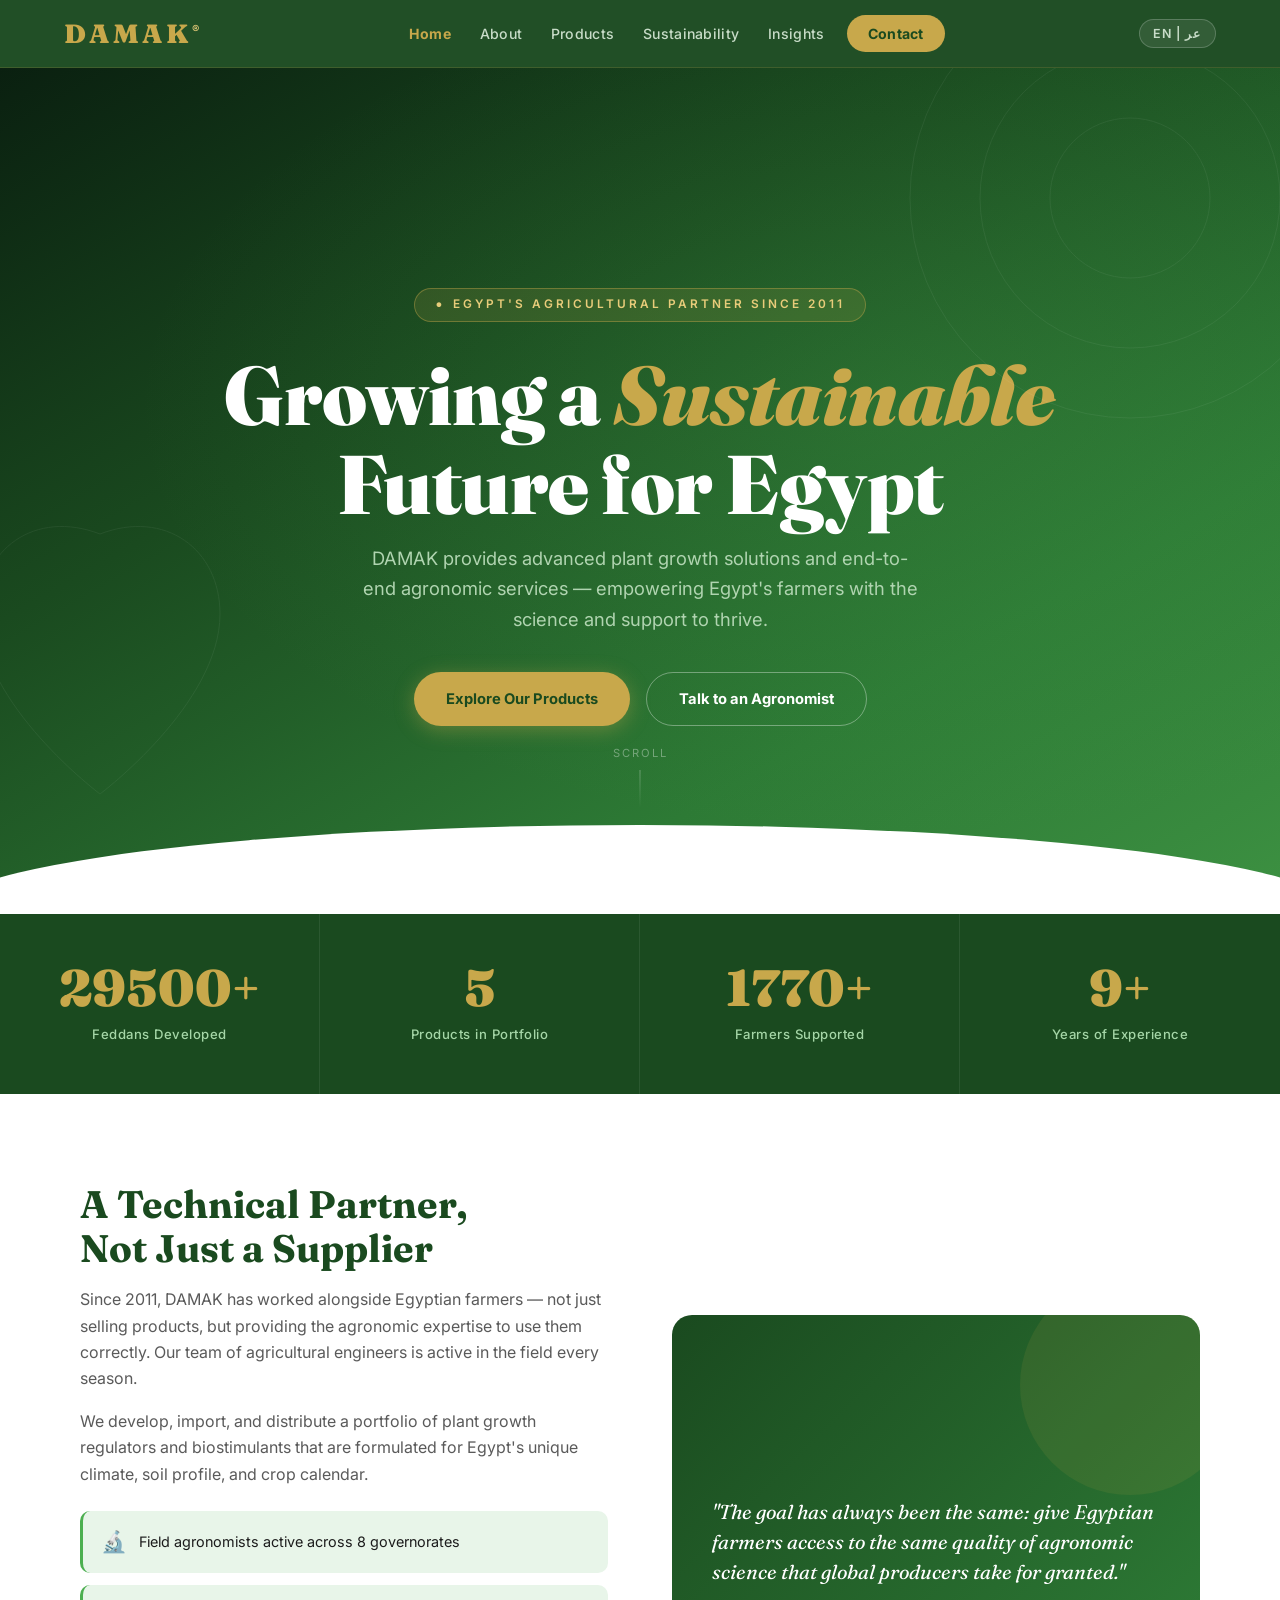
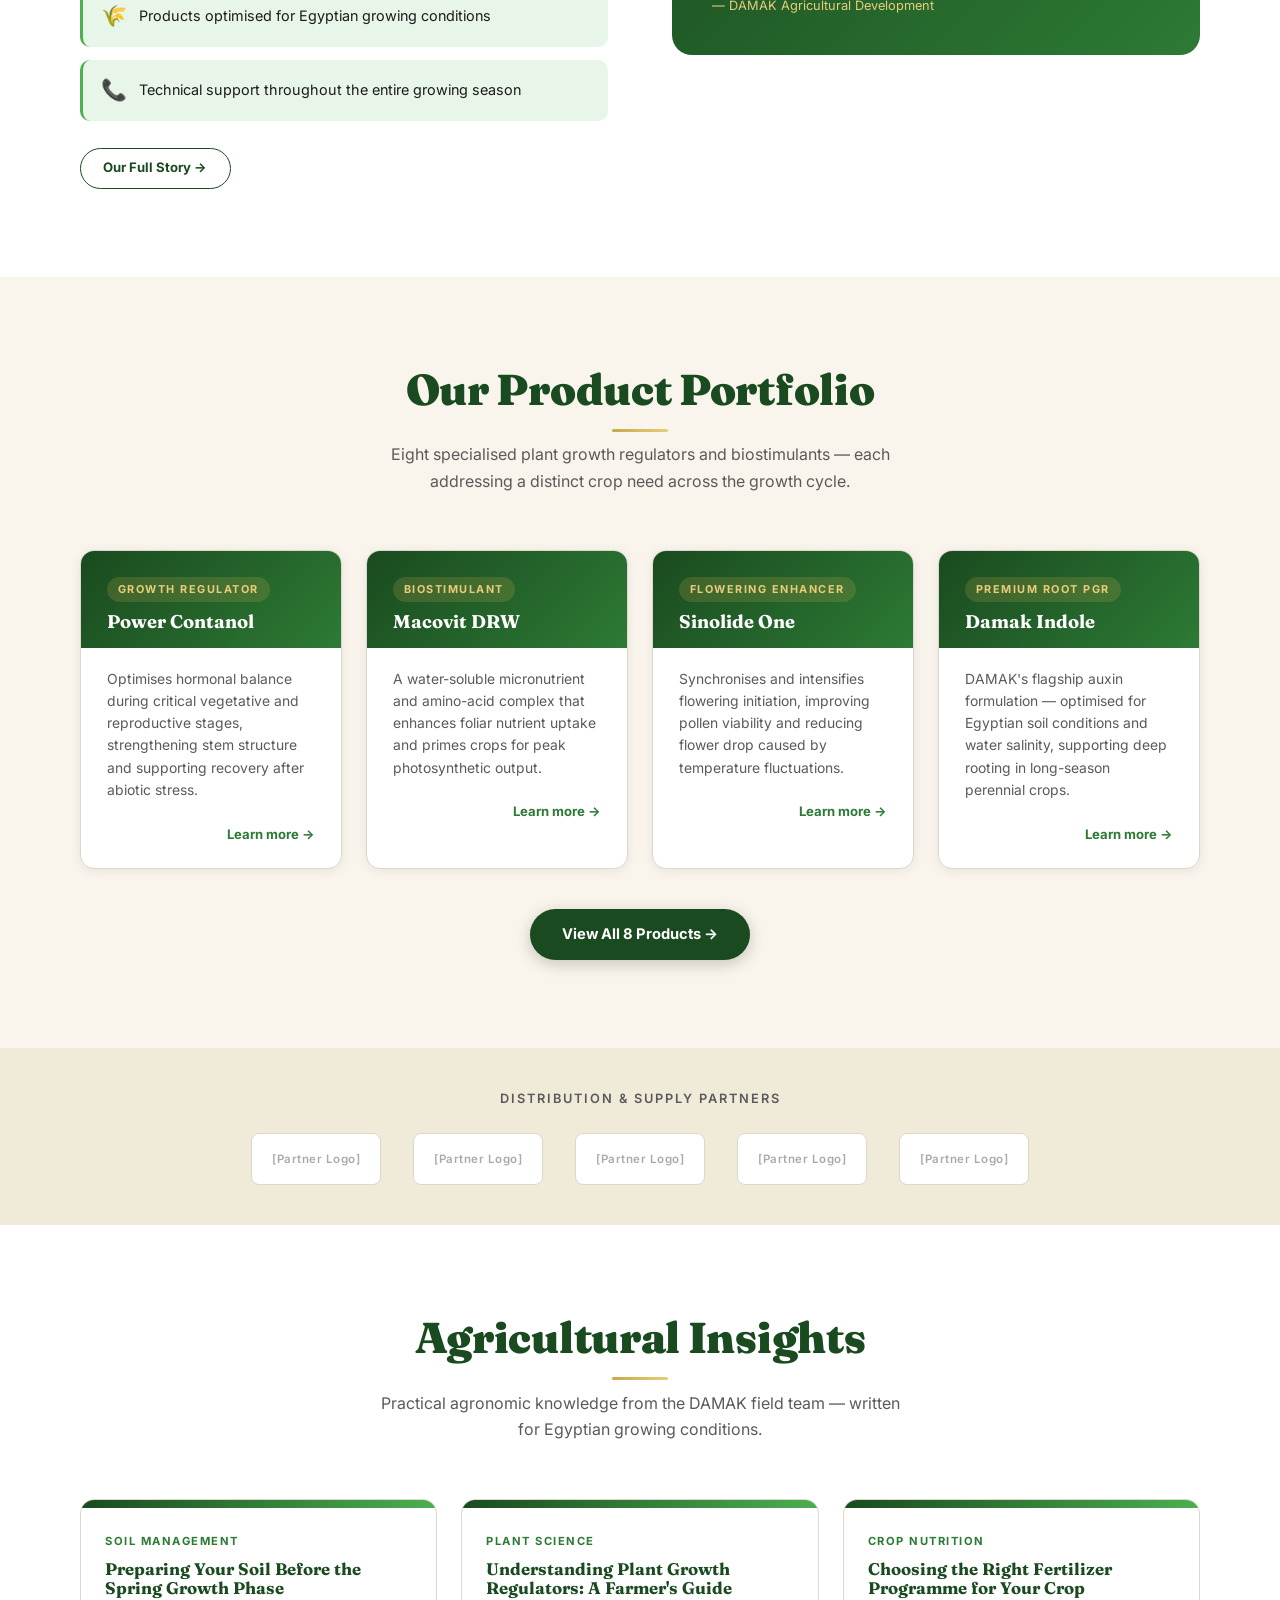
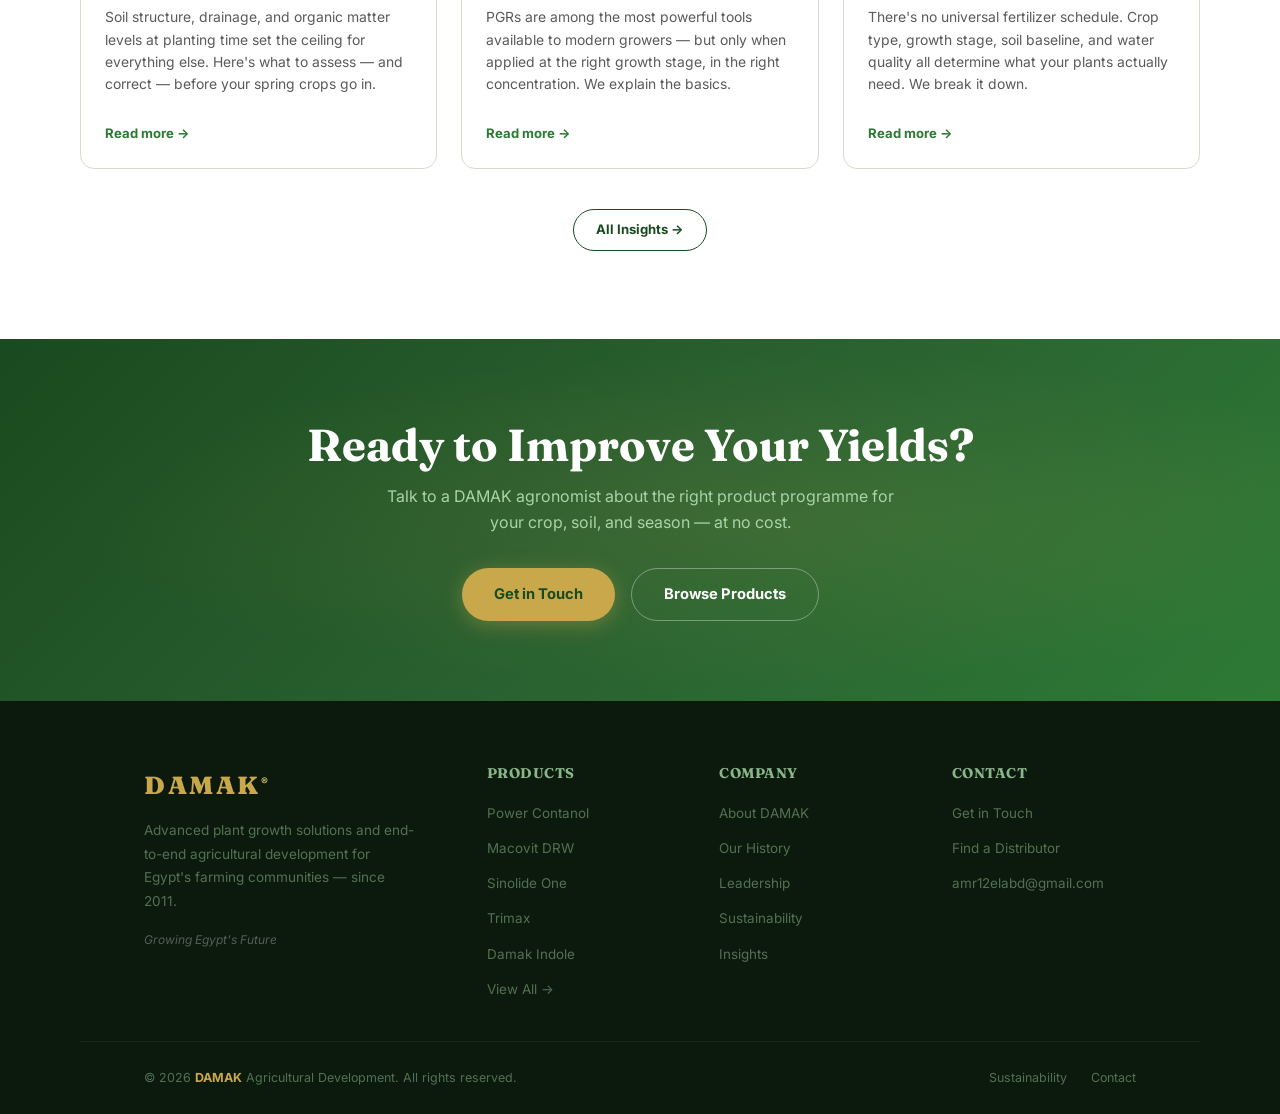
==== commit 184976f5: "Transform to 6-page corporate site: about, products, sustainability, insights, contact + shared CSS/" ====
--- a/index.html
+++ b/index.html
@@ -3,1147 +3,414 @@
 <head>
   <meta charset="UTF-8" />
   <meta name="viewport" content="width=device-width, initial-scale=1.0" />
-
-  <!-- ── SEO ── -->
   <title>DAMAK – Agricultural Development & Plant Growth Solutions, Egypt</title>
   <meta name="description" content="DAMAK provides advanced plant growth regulators, agronomic consulting, irrigation systems, and land reclamation services across Egypt. Trusted by farmers in 8 governorates." />
   <meta name="robots" content="index, follow" />
   <link rel="canonical" href="https://amr12elabd.github.io/DAMAK/" />
-
-  <!-- ── Open Graph ── -->
   <meta property="og:type" content="website" />
   <meta property="og:url" content="https://amr12elabd.github.io/DAMAK/" />
-  <meta property="og:title" content="DAMAK – Agricultural Development & Plant Growth Solutions" />
+  <meta property="og:title" content="DAMAK – Agricultural Development & Plant Growth Solutions, Egypt" />
   <meta property="og:description" content="Advanced plant growth regulators and end-to-end agricultural development services for Egyptian farmers." />
-  <meta property="og:image" content="https://amr12elabd.github.io/DAMAK/og-image.png" />
+  <meta property="og:image" content="https://amr12elabd.github.io/DAMAK/assets/og-home.png" />
   <meta property="og:locale" content="en_EG" />
   <meta name="twitter:card" content="summary_large_image" />
   <meta name="twitter:title" content="DAMAK – Agricultural Development" />
   <meta name="twitter:description" content="Advanced plant growth regulators and agro services across Egypt." />
-
-  <!-- ── Favicon (inline SVG) ── -->
+  <script type="application/ld+json">
+  {"@context":"https://schema.org","@type":"Organization","name":"DAMAK Agricultural Development","url":"https://amr12elabd.github.io/DAMAK/","description":"DAMAK provides plant growth regulators, agronomic consulting, irrigation and land reclamation across Egypt.","address":{"@type":"PostalAddress","addressCountry":"EG"},"contactPoint":{"@type":"ContactPoint","email":"amr12elabd@gmail.com","contactType":"customer support","availableLanguage":["Arabic","English"]},"areaServed":"EG","foundingDate":"2011","sameAs":["https://github.com/amr12elabd/DAMAK"]}
+  </script>
   <link rel="icon" type="image/svg+xml" href="data:image/svg+xml,<svg xmlns='http://www.w3.org/2000/svg' viewBox='0 0 64 64'><rect width='64' height='64' rx='12' fill='%231a4a1f'/><path d='M32 52 C32 52 14 38 14 24 C14 16 22 10 32 14 C42 10 50 16 50 24 C50 38 32 52 32 52Z' fill='%234caf50'/><path d='M32 52 L32 24' stroke='%23c8a84b' stroke-width='2.5' stroke-linecap='round'/><path d='M32 36 C32 36 24 30 20 24' stroke='%23c8a84b' stroke-width='2' stroke-linecap='round' fill='none'/><path d='M32 30 C32 30 40 26 44 20' stroke='%23c8a84b' stroke-width='2' stroke-linecap='round' fill='none'/></svg>" />
-
-  <!-- ── Schema.org ── -->
-  <script type="application/ld+json">
-  {
-    "@context": "https://schema.org",
-    "@type": "Organization",
-    "name": "DAMAK Agricultural Development",
-    "url": "https://amr12elabd.github.io/DAMAK/",
-    "logo": "https://amr12elabd.github.io/DAMAK/data:image/svg+xml,...",
-    "description": "DAMAK provides plant growth regulators, agronomic consulting, irrigation systems, and land reclamation across Egypt.",
-    "address": { "@type": "PostalAddress", "addressCountry": "EG" },
-    "contactPoint": {
-      "@type": "ContactPoint",
-      "email": "amr12elabd@gmail.com",
-      "contactType": "customer support",
-      "availableLanguage": ["Arabic", "English"]
-    },
-    "areaServed": "EG",
-    "sameAs": ["https://github.com/amr12elabd/DAMAK"]
-  }
-  </script>
-
-  <!-- ── Fonts ── -->
   <link rel="preconnect" href="https://fonts.googleapis.com" />
   <link rel="preconnect" href="https://fonts.gstatic.com" crossorigin />
-  <link href="https://fonts.googleapis.com/css2?family=Fraunces:ital,opsz,wght@0,9..144,400;0,9..144,700;0,9..144,900;1,9..144,400&family=Inter:wght@400;500;600;700&display=swap" rel="stylesheet" />
-
+  <link href="https://fonts.googleapis.com/css2?family=Fraunces:ital,opsz,wght@0,9..144,700;0,9..144,900;1,9..144,400&family=Inter:wght@400;500;600;700&display=swap" rel="stylesheet" />
+  <link rel="stylesheet" href="assets/damak.css" />
   <style>
-    /* ══════════════════════════════════════════
-       RESET & TOKENS
-    ══════════════════════════════════════════ */
-    *, *::before, *::after { box-sizing: border-box; margin: 0; padding: 0; }
-
-    :root {
-      --green-dark:   #1a4a1f;
-      --green-mid:    #2d7a35;
-      --green-light:  #4caf50;
-      --green-pale:   #e8f5e9;
-      --gold:         #c8a84b;
-      --gold-light:   #e8cc7a;
-      --cream:        #f9f5ec;
-      --cream-dark:   #f0ead8;
-      --text:         #1c1c1c;
-      --muted:        #5a5a5a;
-      --border:       #ddd8cc;
-      --radius:       14px;
-      --shadow-sm:    0 2px 12px rgba(0,0,0,.07);
-      --shadow-md:    0 6px 28px rgba(0,0,0,.11);
-      --shadow-lg:    0 16px 48px rgba(0,0,0,.14);
-    }
-
-    html { scroll-behavior: smooth; }
-
-    body {
-      font-family: 'Inter', 'Segoe UI', sans-serif;
-      color: var(--text);
-      background: #fff;
-      line-height: 1.65;
-      overflow-x: hidden;
-    }
-
-    h1, h2, h3 { font-family: 'Fraunces', Georgia, serif; }
-
-    img { max-width: 100%; display: block; }
-    a { color: inherit; }
-
-    /* ══════════════════════════════════════════
-       SCROLL ANIMATIONS
-    ══════════════════════════════════════════ */
-    .reveal {
-      opacity: 0;
-      transform: translateY(32px);
-      transition: opacity .65s ease, transform .65s ease;
-    }
-    .reveal.visible {
-      opacity: 1;
-      transform: none;
-    }
-    .reveal-left  { opacity: 0; transform: translateX(-40px); transition: opacity .65s ease, transform .65s ease; }
-    .reveal-right { opacity: 0; transform: translateX(40px);  transition: opacity .65s ease, transform .65s ease; }
-    .reveal-left.visible, .reveal-right.visible { opacity: 1; transform: none; }
-    .reveal-delay-1 { transition-delay: .1s; }
-    .reveal-delay-2 { transition-delay: .2s; }
-    .reveal-delay-3 { transition-delay: .3s; }
-    .reveal-delay-4 { transition-delay: .4s; }
-
-    /* ══════════════════════════════════════════
-       NAV
-    ══════════════════════════════════════════ */
-    nav {
-      position: sticky; top: 0; z-index: 200;
-      background: rgba(26, 74, 31, .97);
-      backdrop-filter: blur(10px);
-      display: flex; align-items: center; justify-content: space-between;
-      padding: 0 6vw;
-      height: 68px;
-      border-bottom: 1px solid rgba(200,168,75,.2);
-    }
-    .nav-logo {
-      font-family: 'Fraunces', serif;
-      font-size: 1.7rem; font-weight: 900; letter-spacing: 3px;
-      color: var(--gold); text-decoration: none;
-    }
-    .nav-logo sup {
-      font-size: .45em; vertical-align: super;
-      letter-spacing: 1px; color: var(--gold-light);
-      font-family: 'Inter', sans-serif; font-weight: 600;
-    }
-    .nav-links { display: flex; gap: 2rem; list-style: none; align-items: center; }
-    .nav-links a {
-      color: #d8e8d8; text-decoration: none; font-size: .9rem; font-weight: 500;
-      letter-spacing: .3px;
-      transition: color .2s;
-    }
-    .nav-links a:hover { color: var(--gold); }
-    .nav-cta {
-      background: var(--gold); color: var(--green-dark) !important;
-      font-weight: 700 !important;
-      padding: .45rem 1.2rem; border-radius: 2rem;
-      transition: background .2s, transform .15s !important;
-    }
-    .nav-cta:hover { background: var(--gold-light); transform: translateY(-1px); }
-
-    /* mobile hamburger */
-    .nav-toggle {
-      display: none; flex-direction: column; gap: 5px; cursor: pointer;
-      background: none; border: none; padding: 4px;
-    }
-    .nav-toggle span {
-      display: block; width: 24px; height: 2px;
-      background: var(--gold); border-radius: 2px;
-      transition: transform .3s, opacity .3s;
-    }
-    .nav-toggle.open span:nth-child(1) { transform: translateY(7px) rotate(45deg); }
-    .nav-toggle.open span:nth-child(2) { opacity: 0; }
-    .nav-toggle.open span:nth-child(3) { transform: translateY(-7px) rotate(-45deg); }
-
-    /* ══════════════════════════════════════════
-       HERO
-    ══════════════════════════════════════════ */
+    /* ── HOME-SPECIFIC ── */
     .hero {
       min-height: 94vh;
       background:
         radial-gradient(ellipse at 70% 40%, rgba(76,175,80,.18) 0%, transparent 60%),
-        linear-gradient(150deg, #0d2e10 0%, #1a4a1f 35%, #2d7a35 75%, #3d9142 100%);
+        linear-gradient(150deg, #0a2010 0%, #1a4a1f 35%, #2d7a35 72%, #3d9142 100%);
       display: flex; flex-direction: column;
       align-items: center; justify-content: center;
-      text-align: center; padding: 6rem 6vw 4rem;
+      text-align: center; padding: 6rem clamp(1.2rem,6vw,4rem) 4rem;
       position: relative; overflow: hidden;
     }
-
-    /* Growth-curve SVG motif */
     .hero::after {
-      content: '';
-      position: absolute; bottom: -2px; left: 0; right: 0;
-      height: 90px;
-      background: #fff;
+      content: ''; position: absolute; bottom: -1px; left: 0; right: 0;
+      height: 90px; background: #fff;
       clip-path: ellipse(55% 100% at 50% 100%);
     }
-
-    /* Subtle leaf-pattern overlay */
-    .hero-pattern {
-      position: absolute; inset: 0; pointer-events: none; overflow: hidden;
-    }
-    .hero-pattern svg { position: absolute; opacity: .06; }
-
+    .hero-pattern { position: absolute; inset: 0; pointer-events: none; overflow: hidden; }
+    .hero-pattern svg { position: absolute; opacity: .055; }
     .hero-badge {
       display: inline-flex; align-items: center; gap: .5rem;
-      background: rgba(200,168,75,.15);
-      border: 1px solid rgba(200,168,75,.45);
-      color: var(--gold-light);
-      font-size: .75rem; letter-spacing: 3px; text-transform: uppercase;
-      font-weight: 600;
-      padding: .4rem 1.3rem; border-radius: 2rem; margin-bottom: 1.8rem;
-      font-family: 'Inter', sans-serif;
-    }
-    .hero-badge::before { content: '●'; font-size: .45rem; animation: pulse 2s infinite; }
-    @keyframes pulse { 0%,100%{opacity:1} 50%{opacity:.3} }
-
+      background: rgba(200,168,75,.14); border: 1px solid rgba(200,168,75,.4);
+      color: var(--gold-light); font-size: .74rem; letter-spacing: 3px;
+      text-transform: uppercase; font-weight: 600; font-family: 'Inter', sans-serif;
+      padding: .38rem 1.3rem; border-radius: 2rem; margin-bottom: 1.8rem;
+    }
+    .hero-badge::before { content: '●'; font-size: .4rem; animation: blink 2s infinite; }
+    @keyframes blink { 0%,100%{opacity:1} 50%{opacity:.25} }
     .hero h1 {
-      font-size: clamp(2.6rem, 6.5vw, 5rem);
+      font-size: clamp(2.6rem, 6.5vw, 5.2rem);
       color: #fff; font-weight: 900; letter-spacing: -.5px;
-      margin-bottom: 1rem; line-height: 1.08;
+      margin-bottom: .9rem; line-height: 1.07;
     }
     .hero h1 em { color: var(--gold); font-style: italic; }
-    .hero p {
-      max-width: 560px; color: #b8d8b8;
-      font-size: clamp(1rem, 2vw, 1.15rem); margin-bottom: 2.5rem;
-      font-weight: 400;
+    .hero > p {
+      max-width: 560px; color: #b0d4b0;
+      font-size: clamp(.98rem, 2vw, 1.15rem); margin-bottom: 2.4rem;
     }
     .hero-actions { display: flex; gap: 1rem; flex-wrap: wrap; justify-content: center; }
-
-    .btn {
-      display: inline-flex; align-items: center; gap: .5rem;
-      font-weight: 700; font-size: .95rem; font-family: 'Inter', sans-serif;
-      padding: .9rem 2.2rem; border-radius: 2rem;
-      text-decoration: none;
-      transition: transform .15s, box-shadow .15s, background .15s;
-      cursor: pointer; border: none;
-    }
-    .btn-primary {
-      background: var(--gold); color: var(--green-dark);
-      box-shadow: 0 4px 20px rgba(200,168,75,.4);
-    }
-    .btn-primary:hover { transform: translateY(-2px); box-shadow: 0 8px 28px rgba(200,168,75,.55); }
-    .btn-outline {
-      background: transparent; color: #fff;
-      border: 1.5px solid rgba(255,255,255,.4);
-    }
-    .btn-outline:hover { background: rgba(255,255,255,.08); transform: translateY(-2px); }
-
     .hero-scroll {
-      position: absolute; bottom: 100px; left: 50%; transform: translateX(-50%);
-      color: rgba(255,255,255,.4); font-size: .75rem; letter-spacing: 2px;
+      position: absolute; bottom: 106px; left: 50%; transform: translateX(-50%);
+      color: rgba(255,255,255,.35); font-size: .7rem; letter-spacing: 2px;
       text-transform: uppercase; font-family: 'Inter', sans-serif;
       display: flex; flex-direction: column; align-items: center; gap: .5rem;
     }
     .hero-scroll::after {
+      content: ''; display: block; width: 1px; height: 38px;
+      background: linear-gradient(to bottom, rgba(255,255,255,.3), transparent);
+      animation: scrollLine 1.9s ease-in-out infinite;
+    }
+    @keyframes scrollLine {
+      0%{transform:scaleY(0);transform-origin:top}
+      50%{transform:scaleY(1);transform-origin:top}
+      51%{transform-origin:bottom}
+      100%{transform:scaleY(0);transform-origin:bottom}
+    }
+
+    /* ── WHO WE ARE TEASER ── */
+    .about-teaser { display: grid; grid-template-columns: 1fr 1fr; gap: 4rem; max-width: var(--max-w); margin-inline: auto; align-items: center; }
+    .about-teaser-text h2 { font-size: clamp(1.8rem, 3vw, 2.5rem); color: var(--green-dark); margin-bottom: 1rem; }
+    .about-teaser-text p { color: var(--muted); margin-bottom: 1rem; }
+    .about-pillars { display: flex; flex-direction: column; gap: .8rem; margin-top: 1.5rem; }
+    .about-pill {
+      display: flex; align-items: center; gap: .8rem;
+      padding: .85rem 1.1rem; background: var(--green-pale);
+      border-radius: 10px; border-left: 3px solid var(--green-light);
+    }
+    .about-pill .ico { font-size: 1.3rem; }
+    .about-pill p { font-size: .9rem; color: var(--text); margin: 0; }
+    .about-visual {
+      background: linear-gradient(135deg, var(--green-dark) 0%, var(--green-mid) 100%);
+      border-radius: 20px; padding: 2.5rem; min-height: 340px;
+      display: flex; flex-direction: column; justify-content: flex-end;
+      position: relative; overflow: hidden;
+    }
+    .about-visual::before {
       content: '';
-      display: block; width: 1px; height: 40px;
-      background: linear-gradient(to bottom, rgba(255,255,255,.3), transparent);
-      animation: scrollLine 1.8s ease-in-out infinite;
-    }
-    @keyframes scrollLine { 0%{transform:scaleY(0);transform-origin:top} 50%{transform:scaleY(1);transform-origin:top} 51%{transform-origin:bottom} 100%{transform:scaleY(0);transform-origin:bottom} }
-
-    /* ══════════════════════════════════════════
-       SHARED SECTION
-    ══════════════════════════════════════════ */
-    section { padding: 5.5rem 6vw; }
-    .section-title { text-align: center; margin-bottom: 3.5rem; }
-    .section-title h2 {
-      font-size: clamp(1.8rem, 3.5vw, 2.7rem);
-      color: var(--green-dark); font-weight: 900; letter-spacing: -.3px;
-    }
-    .section-title p {
-      color: var(--muted); margin-top: .6rem;
-      max-width: 520px; margin-inline: auto;
-      font-size: 1rem;
-    }
-    .accent-line {
-      width: 56px; height: 3px;
-      background: linear-gradient(to right, var(--gold), var(--gold-light));
-      border-radius: 2px; margin: .9rem auto 0;
-    }
-
-    /* ══════════════════════════════════════════
-       ABOUT
-    ══════════════════════════════════════════ */
-    .about { background: var(--cream); }
-    .about-grid {
-      display: grid;
-      grid-template-columns: repeat(auto-fit, minmax(270px, 1fr));
-      gap: 2rem; max-width: 1000px; margin-inline: auto;
-    }
-    .about-card {
+      position: absolute; top: -40px; right: -40px;
+      width: 220px; height: 220px;
+      background: rgba(200,168,75,.1); border-radius: 50%;
+    }
+    .about-visual blockquote {
+      color: #fff; font-family: 'Fraunces', serif;
+      font-size: 1.25rem; font-style: italic; line-height: 1.5;
+      position: relative; z-index: 1;
+    }
+    .about-visual cite { display: block; margin-top: .6rem; font-size: .8rem; color: var(--gold-light); font-style: normal; font-family: 'Inter', sans-serif; }
+
+    /* ── FEATURED PRODUCTS ── */
+    .feat-products { max-width: var(--max-w); margin-inline: auto; }
+    .feat-grid {
+      display: grid; grid-template-columns: repeat(auto-fit, minmax(240px, 1fr));
+      gap: 1.5rem; margin-bottom: 2.5rem;
+    }
+    .feat-card {
       background: #fff; border-radius: var(--radius);
-      padding: 2.2rem; box-shadow: var(--shadow-sm);
-      border-top: 4px solid var(--green-light);
+      border: 1px solid var(--border); overflow: hidden;
+      box-shadow: var(--shadow-sm);
       transition: box-shadow .25s, transform .25s;
     }
-    .about-card:hover { box-shadow: var(--shadow-md); transform: translateY(-3px); }
-    .about-card .icon { font-size: 2.4rem; margin-bottom: 1rem; }
-    .about-card h3 { color: var(--green-dark); font-size: 1.15rem; margin-bottom: .6rem; }
-    .about-card p { color: var(--muted); font-size: .95rem; }
-
-    /* ══════════════════════════════════════════
-       STATS BAR
-    ══════════════════════════════════════════ */
-    .stats {
-      background: var(--green-dark);
-      display: grid;
-      grid-template-columns: repeat(auto-fit, minmax(160px, 1fr));
-      gap: 0;
-      text-align: center;
-    }
-    .stat-item {
-      padding: 3rem 1.5rem;
-      border-right: 1px solid rgba(255,255,255,.08);
-      position: relative;
-    }
-    .stat-item:last-child { border-right: none; }
-    .stat-item .number {
-      font-family: 'Fraunces', serif;
-      font-size: clamp(2.2rem, 4vw, 3.4rem);
-      font-weight: 900; color: var(--gold);
-      display: block; line-height: 1;
-      margin-bottom: .4rem;
-    }
-    .stat-item .label { font-size: .85rem; color: #a5d6a7; letter-spacing: .5px; font-weight: 500; }
-
-    /* ══════════════════════════════════════════
-       SERVICES
-    ══════════════════════════════════════════ */
-    #services { background: #fff; }
-    .services-grid {
-      display: grid;
-      grid-template-columns: repeat(auto-fit, minmax(230px, 1fr));
-      gap: 1.5rem; max-width: 1100px; margin-inline: auto;
-    }
-    .service-card {
-      background: var(--cream); border-radius: var(--radius);
-      padding: 2rem 1.6rem; text-align: center;
-      border: 1px solid var(--border);
-      transition: box-shadow .25s, transform .25s, border-color .25s;
-    }
-    .service-card:hover {
-      box-shadow: 0 10px 32px rgba(45,122,53,.15);
-      transform: translateY(-5px);
-      border-color: var(--green-light);
-    }
-    .service-card .icon { font-size: 2.6rem; margin-bottom: 1rem; }
-    .service-card h3 { color: var(--green-dark); font-size: 1.05rem; margin-bottom: .5rem; }
-    .service-card p { color: var(--muted); font-size: .88rem; line-height: 1.6; }
-
-    /* ══════════════════════════════════════════
-       PRODUCTS
-    ══════════════════════════════════════════ */
-    #products { background: var(--cream); }
-    .products-intro {
-      max-width: 680px; margin-inline: auto;
-      text-align: center; margin-bottom: 3.5rem;
-    }
-    .products-intro p { color: var(--muted); }
-
-    .products-grid {
-      display: grid;
-      grid-template-columns: repeat(auto-fit, minmax(300px, 1fr));
-      gap: 2rem; max-width: 1100px; margin-inline: auto;
-    }
-    .product-card {
-      background: #fff;
-      border-radius: var(--radius);
-      overflow: hidden;
-      box-shadow: var(--shadow-sm);
+    .feat-card:hover { box-shadow: var(--shadow-md); transform: translateY(-4px); }
+    .feat-card-top {
+      background: linear-gradient(135deg, var(--green-dark), var(--green-mid));
+      padding: 1.4rem 1.6rem 1rem;
+    }
+    .feat-tag {
+      font-size: .68rem; font-weight: 700; letter-spacing: 1.5px;
+      text-transform: uppercase; color: var(--gold-light);
+      background: rgba(200,168,75,.2); padding: .2rem .7rem; border-radius: 2rem;
+      margin-bottom: .6rem; display: inline-block; font-family: 'Inter', sans-serif;
+    }
+    .feat-card-top h3 { color: #fff; font-size: 1.15rem; }
+    .feat-card-body { padding: 1.2rem 1.6rem 1.4rem; }
+    .feat-card-body p { font-size: .87rem; color: var(--muted); line-height: 1.6; }
+    .feat-footer { display: flex; justify-content: flex-end; padding: 0 1.6rem 1.4rem; }
+    .feat-footer a { font-size: .82rem; font-weight: 700; color: var(--green-mid); text-decoration: none; }
+    .feat-footer a:hover { color: var(--green-dark); }
+
+    /* ── INSIGHTS TEASER ── */
+    .insights-grid {
+      display: grid; grid-template-columns: repeat(auto-fit, minmax(280px, 1fr));
+      gap: 1.5rem; max-width: var(--max-w); margin-inline: auto;
+    }
+    .insight-card {
+      border-radius: var(--radius); overflow: hidden;
       border: 1px solid var(--border);
       display: flex; flex-direction: column;
       transition: box-shadow .25s, transform .25s;
     }
-    .product-card:hover { box-shadow: var(--shadow-md); transform: translateY(-4px); }
-
-    .product-card-header {
-      background: linear-gradient(135deg, var(--green-dark) 0%, var(--green-mid) 100%);
-      padding: 1.6rem 1.8rem 1.2rem;
-      position: relative; overflow: hidden;
-    }
-    .product-card-header::after {
-      content: '';
-      position: absolute; top: -20px; right: -20px;
-      width: 90px; height: 90px;
-      background: rgba(255,255,255,.05);
-      border-radius: 50%;
-    }
-    .product-tag {
-      display: inline-block;
-      background: rgba(200,168,75,.25);
-      color: var(--gold-light);
+    .insight-card:hover { box-shadow: var(--shadow-md); transform: translateY(-4px); }
+    .insight-card-thumb {
+      height: 8px;
+      background: linear-gradient(to right, var(--green-dark), var(--green-light));
+    }
+    .insight-card-body { padding: 1.5rem; flex: 1; }
+    .insight-label {
       font-size: .7rem; font-weight: 700; letter-spacing: 1.5px;
-      text-transform: uppercase; padding: .25rem .8rem;
-      border-radius: 2rem; margin-bottom: .7rem;
-      font-family: 'Inter', sans-serif;
-    }
-    .product-card-header h3 {
-      color: #fff; font-size: 1.25rem; font-weight: 700;
-      line-height: 1.2; font-family: 'Fraunces', serif;
-    }
-
-    .product-card-body {
-      padding: 1.5rem 1.8rem;
-      flex: 1; display: flex; flex-direction: column;
-    }
-    .product-card-body p {
-      color: var(--muted); font-size: .92rem;
-      line-height: 1.65; flex: 1;
-    }
-    .product-use {
-      margin-top: 1.2rem;
-      display: flex; align-items: flex-start; gap: .5rem;
-    }
-    .product-use-label {
-      font-size: .75rem; font-weight: 700; letter-spacing: .5px;
-      color: var(--green-mid); text-transform: uppercase;
-      white-space: nowrap; padding-top: .1rem;
-      font-family: 'Inter', sans-serif;
-    }
-    .product-use p { color: #3a3a3a; font-size: .85rem; margin: 0; }
-
-    /* ══════════════════════════════════════════
-       TEAM
-    ══════════════════════════════════════════ */
-    #team { background: #fff; }
-    .team-layout {
-      display: grid;
-      grid-template-columns: 1fr 1fr;
-      gap: 4rem; max-width: 1050px; margin-inline: auto;
-      align-items: center;
-    }
-    .team-text h2 {
-      font-family: 'Fraunces', serif;
-      font-size: clamp(1.7rem, 3vw, 2.4rem);
-      color: var(--green-dark); font-weight: 900;
-      line-height: 1.15; margin-bottom: 1rem;
-    }
-    .team-text p { color: var(--muted); margin-bottom: 1.2rem; font-size: .97rem; }
-    .team-pillars {
-      display: flex; flex-direction: column; gap: .9rem;
-      margin-top: 1.5rem;
-    }
-    .team-pillar {
-      display: flex; align-items: flex-start; gap: 1rem;
-      padding: 1rem 1.2rem;
-      background: var(--cream); border-radius: 10px;
-      border-left: 3px solid var(--green-light);
-    }
-    .team-pillar .icon { font-size: 1.5rem; flex-shrink: 0; }
-    .team-pillar h4 { font-size: .95rem; color: var(--green-dark); margin-bottom: .2rem; }
-    .team-pillar p { color: var(--muted); font-size: .85rem; margin: 0; }
-
-    .team-credentials {
-      display: grid; grid-template-columns: 1fr 1fr; gap: 1rem;
-    }
-    .cred-card {
-      background: var(--cream); border-radius: 12px;
-      padding: 1.5rem; text-align: center;
-      border: 1px solid var(--border);
-    }
-    .cred-card .big { font-family: 'Fraunces', serif; font-size: 2.2rem; font-weight: 900; color: var(--green-mid); display: block; }
-    .cred-card span:last-child { font-size: .82rem; color: var(--muted); font-weight: 500; }
-
-    /* ══════════════════════════════════════════
-       TESTIMONIALS
-    ══════════════════════════════════════════ */
-    #testimonials { background: var(--green-dark); }
-    #testimonials .section-title h2 { color: #fff; }
-    #testimonials .section-title p { color: #a5d6a7; }
-    #testimonials .accent-line { background: linear-gradient(to right, var(--gold), var(--gold-light)); }
-
-    .testimonials-grid {
-      display: grid;
-      grid-template-columns: repeat(auto-fit, minmax(280px, 1fr));
-      gap: 2rem; max-width: 1050px; margin-inline: auto;
-    }
-    .testimonial-card {
-      background: rgba(255,255,255,.07);
-      border: 1px solid rgba(255,255,255,.12);
-      border-radius: var(--radius);
-      padding: 2rem;
-      transition: background .25s;
-    }
-    .testimonial-card:hover { background: rgba(255,255,255,.11); }
-    .testimonial-stars { color: var(--gold); font-size: 1rem; margin-bottom: 1rem; letter-spacing: 2px; }
-    .testimonial-quote {
-      color: #d8eed8; font-size: .97rem; line-height: 1.7;
-      margin-bottom: 1.5rem; font-style: italic;
-    }
-    .testimonial-quote::before { content: '\201C'; }
-    .testimonial-quote::after  { content: '\201D'; }
-    .testimonial-author { display: flex; align-items: center; gap: .9rem; }
-    .testimonial-avatar {
-      width: 44px; height: 44px; border-radius: 50%;
-      background: var(--green-mid);
-      display: flex; align-items: center; justify-content: center;
-      font-size: 1.2rem; font-weight: 700; color: #fff;
-      flex-shrink: 0;
-      font-family: 'Fraunces', serif;
-    }
-    .testimonial-name { color: #fff; font-weight: 600; font-size: .9rem; }
-    .testimonial-role { color: #88c488; font-size: .8rem; }
-
-    /* ══════════════════════════════════════════
-       CONTACT
-    ══════════════════════════════════════════ */
-    #contact { background: var(--cream); }
-    .contact-layout {
-      display: grid;
-      grid-template-columns: 1fr 1.4fr;
-      gap: 3.5rem; max-width: 1050px; margin-inline: auto;
-      align-items: start;
-    }
-    .contact-info h3 {
-      font-family: 'Fraunces', serif;
-      font-size: 1.5rem; color: var(--green-dark); margin-bottom: 1rem;
-    }
-    .contact-info p { color: var(--muted); margin-bottom: 1.8rem; font-size: .95rem; }
-    .contact-row { display: flex; align-items: center; gap: .9rem; margin-bottom: 1rem; }
-    .contact-row .ci {
-      width: 40px; height: 40px; border-radius: 10px;
-      background: var(--green-pale); color: var(--green-mid);
-      display: flex; align-items: center; justify-content: center;
-      font-size: 1.15rem; flex-shrink: 0;
-    }
-    .contact-row a { color: var(--green-mid); font-weight: 600; text-decoration: none; font-size: .95rem; }
-    .contact-row a:hover { text-decoration: underline; }
-    .contact-row span.txt { color: var(--text); font-size: .95rem; }
-
-    /* contact form */
-    .contact-form-wrap {
-      background: #fff; border-radius: var(--radius);
-      padding: 2.5rem; box-shadow: var(--shadow-md);
-    }
-    .contact-form-wrap h3 {
-      font-family: 'Fraunces', serif;
-      color: var(--green-dark); font-size: 1.35rem; margin-bottom: 1.5rem;
-    }
-    .form-row { display: grid; grid-template-columns: 1fr 1fr; gap: 1rem; }
-    .form-group { display: flex; flex-direction: column; gap: .4rem; margin-bottom: 1.1rem; }
-    .form-group label { font-size: .82rem; font-weight: 600; color: var(--green-dark); letter-spacing: .3px; }
-    .form-group input,
-    .form-group select,
-    .form-group textarea {
-      font-family: 'Inter', sans-serif;
-      font-size: .92rem; color: var(--text);
-      border: 1.5px solid var(--border);
-      border-radius: 8px;
-      padding: .7rem 1rem;
-      background: #fff;
-      transition: border-color .2s, box-shadow .2s;
-      outline: none;
-      width: 100%;
-    }
-    .form-group input:focus,
-    .form-group select:focus,
-    .form-group textarea:focus {
-      border-color: var(--green-mid);
-      box-shadow: 0 0 0 3px rgba(45,122,53,.12);
-    }
-    .form-group textarea { resize: vertical; min-height: 110px; }
-    .form-submit {
-      width: 100%;
-      background: var(--green-dark); color: #fff;
-      font-size: 1rem; font-weight: 700;
-      padding: .95rem; border-radius: 2rem;
-      border: none; cursor: pointer;
-      transition: background .2s, transform .15s;
-      font-family: 'Inter', sans-serif;
-    }
-    .form-submit:hover { background: var(--green-mid); transform: translateY(-1px); }
-    .form-note { font-size: .75rem; color: var(--muted); text-align: center; margin-top: .8rem; }
-
-    /* ══════════════════════════════════════════
-       FOOTER
-    ══════════════════════════════════════════ */
-    footer {
-      background: #0e1f10; color: #5a7a5a;
-      padding: 3rem 6vw 2rem;
-    }
-    .footer-inner {
-      max-width: 1100px; margin-inline: auto;
-      display: grid; grid-template-columns: 1.5fr 1fr 1fr; gap: 3rem;
-      padding-bottom: 2rem;
-      border-bottom: 1px solid rgba(255,255,255,.06);
-    }
-    .footer-brand .logo {
-      font-family: 'Fraunces', serif; font-size: 1.5rem; font-weight: 900;
-      color: var(--gold); letter-spacing: 2px; margin-bottom: .7rem;
-    }
-    .footer-brand p { font-size: .85rem; line-height: 1.7; max-width: 280px; }
-    .footer-col h4 {
-      font-family: 'Fraunces', serif;
-      color: #a0b8a0; font-size: .9rem; font-weight: 700;
-      letter-spacing: .5px; margin-bottom: 1rem;
-    }
-    .footer-col ul { list-style: none; display: flex; flex-direction: column; gap: .5rem; }
-    .footer-col ul a { font-size: .85rem; text-decoration: none; transition: color .2s; }
-    .footer-col ul a:hover { color: var(--gold); }
-    .footer-bottom {
-      max-width: 1100px; margin-inline: auto;
-      display: flex; justify-content: space-between; align-items: center;
-      padding-top: 1.5rem; font-size: .8rem; flex-wrap: wrap; gap: .5rem;
-    }
-    .footer-bottom span { color: var(--gold); }
-
-    /* ══════════════════════════════════════════
-       RESPONSIVE
-    ══════════════════════════════════════════ */
-    @media (max-width: 900px) {
-      .team-layout { grid-template-columns: 1fr; gap: 3rem; }
-      .contact-layout { grid-template-columns: 1fr; }
-      .footer-inner { grid-template-columns: 1fr 1fr; }
-    }
-
-    @media (max-width: 680px) {
-      nav { padding: 0 5vw; }
-      .nav-links { display: none; flex-direction: column; gap: 0; position: absolute; top: 68px; left: 0; right: 0; background: rgba(26,74,31,.98); padding: 1rem 0; }
-      .nav-links.open { display: flex; }
-      .nav-links li a { display: block; padding: .85rem 6vw; border-bottom: 1px solid rgba(255,255,255,.06); }
-      .nav-toggle { display: flex; }
-      .hero { min-height: 88vh; padding: 5rem 5vw 3rem; }
+      text-transform: uppercase; color: var(--green-mid); margin-bottom: .6rem;
+      display: block; font-family: 'Inter', sans-serif;
+    }
+    .insight-card-body h3 { font-size: 1.05rem; color: var(--green-dark); margin-bottom: .5rem; }
+    .insight-card-body p { font-size: .87rem; color: var(--muted); line-height: 1.6; }
+    .insight-card-foot { padding: 0 1.5rem 1.4rem; }
+    .insight-card-foot a { font-size: .82rem; font-weight: 700; color: var(--green-mid); text-decoration: none; }
+    .insight-card-foot a:hover { color: var(--green-dark); }
+
+    @media (max-width: 760px) {
+      .about-teaser { grid-template-columns: 1fr; gap: 2.5rem; }
       .hero-scroll { display: none; }
-      section { padding: 4rem 5vw; }
-      .form-row { grid-template-columns: 1fr; }
-      .footer-inner { grid-template-columns: 1fr; gap: 2rem; }
-      .footer-bottom { flex-direction: column; text-align: center; }
-      .team-credentials { grid-template-columns: 1fr 1fr; }
-      .stat-item { padding: 2rem 1rem; }
-    }
-
-    @media (max-width: 400px) {
-      .hero h1 { font-size: 2.2rem; }
-      .hero-actions { flex-direction: column; align-items: center; }
-      .team-credentials { grid-template-columns: 1fr; }
     }
   </style>
 </head>
 <body>
 
-  <!-- ══ NAV ══ -->
-  <nav>
-    <a class="nav-logo" href="#">DAMAK<sup>®</sup></a>
+<!-- ══ NAV ══ -->
+<nav>
+  <a class="nav-logo" href="index.html">DAMAK<sup>®</sup></a>
+  <ul class="nav-links" id="navLinks">
+    <li><a href="index.html" class="active">Home</a></li>
+    <li><a href="about.html">About</a></li>
+    <li><a href="products.html">Products</a></li>
+    <li><a href="sustainability.html">Sustainability</a></li>
+    <li><a href="insights.html">Insights</a></li>
+    <li><a href="contact.html" class="nav-cta">Contact</a></li>
+  </ul>
+  <div class="nav-right">
+    <button class="lang-toggle" aria-label="Switch language">EN | عر</button>
     <button class="nav-toggle" id="navToggle" aria-label="Menu">
       <span></span><span></span><span></span>
     </button>
-    <ul class="nav-links" id="navLinks">
-      <li><a href="#about">About</a></li>
-      <li><a href="#products">Products</a></li>
-      <li><a href="#services">Services</a></li>
-      <li><a href="#team">Our Team</a></li>
-      <li><a href="#contact" class="nav-cta">Contact Us</a></li>
-    </ul>
-  </nav>
-
-  <!-- ══ HERO ══ -->
-  <section class="hero">
-    <div class="hero-pattern">
-      <svg width="400" height="400" style="top:-100px;right:-80px;" viewBox="0 0 400 400">
-        <circle cx="200" cy="200" r="180" stroke="white" stroke-width="1" fill="none"/>
-        <circle cx="200" cy="200" r="120" stroke="white" stroke-width="1" fill="none"/>
-        <circle cx="200" cy="200" r="60"  stroke="white" stroke-width="1" fill="none"/>
-      </svg>
-      <svg width="300" height="300" style="bottom:80px;left:-60px;" viewBox="0 0 300 300">
-        <path d="M150 280 C150 280 40 200 40 120 C40 60 90 20 150 40 C210 20 260 60 260 120 C260 200 150 280 150 280Z" stroke="white" stroke-width="1" fill="none"/>
-      </svg>
-    </div>
-
-    <div class="hero-badge">Egypt's Agricultural Partner Since 2010</div>
-    <h1>Growing a <em>Sustainable</em><br/>Future for Egypt</h1>
-    <p>DAMAK provides advanced plant growth solutions and end-to-end agronomic services — empowering Egypt's farmers with the science and support to thrive.</p>
-    <div class="hero-actions">
-      <a href="#products" class="btn btn-primary">Our Products ↓</a>
-      <a href="#contact" class="btn btn-outline">Talk to an Agronomist</a>
-    </div>
-    <div class="hero-scroll">Scroll</div>
-  </section>
-
-  <!-- ══ ABOUT ══ -->
-  <section class="about" id="about">
-    <div class="section-title reveal">
-      <h2>Who We Are</h2>
-      <div class="accent-line"></div>
-      <p>A mission-driven agricultural development company rooted in Egypt's soil — and its future.</p>
-    </div>
-    <div class="about-grid">
-      <div class="about-card reveal reveal-delay-1">
-        <div class="icon">🌱</div>
-        <h3>Our Mission</h3>
-        <p>To equip Egyptian farmers with cutting-edge plant growth technologies and the agronomic knowledge to apply them — increasing yields, reducing inputs, and building resilient farms.</p>
-      </div>
-      <div class="about-card reveal reveal-delay-2">
-        <div class="icon">🌍</div>
-        <h3>Our Vision</h3>
-        <p>A self-sufficient agricultural Egypt where science, tradition, and sustainability unite to guarantee food security for generations to come.</p>
-      </div>
-      <div class="about-card reveal reveal-delay-3">
-        <div class="icon">🤝</div>
-        <h3>Our Values</h3>
-        <p>Farmer-first partnership, scientific integrity, environmental responsibility, and deep respect for the land and the people who work it every day.</p>
-      </div>
-    </div>
-  </section>
-
-  <!-- ══ STATS ══ -->
-  <div class="stats">
-    <div class="stat-item reveal reveal-delay-1">
-      <span class="number">50,000+</span>
-      <span class="label">Feddans Developed</span>
-    </div>
-    <div class="stat-item reveal reveal-delay-2">
-      <span class="number">8</span>
-      <span class="label">Products in Portfolio</span>
-    </div>
-    <div class="stat-item reveal reveal-delay-3">
-      <span class="number">3,000+</span>
-      <span class="label">Farmers Supported</span>
-    </div>
-    <div class="stat-item reveal reveal-delay-4">
-      <span class="number">15+</span>
-      <span class="label">Years of Experience</span>
-    </div>
-  </div>
-
-  <!-- ══ PRODUCTS ══ -->
-  <section id="products">
-    <div class="section-title reveal">
-      <h2>Our Product Line</h2>
-      <div class="accent-line"></div>
-      <p>A complete portfolio of plant growth regulators, biostimulants, and crop-protection formulations — developed for Egypt's climate and crop profile.</p>
-    </div>
-
-    <div class="products-grid">
-
-      <!-- Power Contanol -->
-      <div class="product-card reveal reveal-delay-1">
-        <div class="product-card-header">
-          <div class="product-tag">Growth Regulator</div>
-          <h3>Power Contanol</h3>
-        </div>
-        <div class="product-card-body">
-          <p>A broad-spectrum plant growth regulator that optimises hormonal balance during critical vegetative and reproductive stages. Power Contanol improves cell elongation, strengthens stem structure, and helps crops recover vigour after abiotic stress events such as heat or drought.</p>
-          <div class="product-use">
-            <span class="product-use-label">Best for:</span>
-            <p>Vegetative establishment, post-stress recovery; suitable for cereals, vegetables, and fruit trees.</p>
-          </div>
-        </div>
-      </div>
-
-      <!-- Macovit DRW -->
-      <div class="product-card reveal reveal-delay-2">
-        <div class="product-card-header">
-          <div class="product-tag">Biostimulant</div>
-          <h3>Macovit DRW</h3>
-        </div>
-        <div class="product-card-body">
-          <p>A water-soluble micronutrient and amino-acid complex that enhances nutrient uptake efficiency through the leaf and root. Macovit DRW supports rapid green-up, improves chlorophyll density, and primes crops for peak photosynthetic activity.</p>
-          <div class="product-use">
-            <span class="product-use-label">Best for:</span>
-            <p>Foliar application at tillering or branching; ideal for leafy vegetables, cotton, and legumes.</p>
-          </div>
-        </div>
-      </div>
-
-      <!-- Brace Br -->
-      <div class="product-card reveal reveal-delay-3">
-        <div class="product-card-header">
-          <div class="product-tag">Structural Support</div>
-          <h3>Brace Br</h3>
-        </div>
-        <div class="product-card-body">
-          <p>Formulated to reinforce cell-wall integrity and reduce lodging risk in tall-season crops. Brace Br promotes compact, sturdy stem architecture by moderating internodal elongation without suppressing overall canopy development.</p>
-          <div class="product-use">
-            <span class="product-use-label">Best for:</span>
-            <p>Pre-heading application in wheat, maize, and sorghum; useful in high-wind or high-nitrogen field conditions.</p>
-          </div>
-        </div>
-      </div>
-
-      <!-- Sinolide One -->
-      <div class="product-card reveal reveal-delay-1">
-        <div class="product-card-header">
-          <div class="product-tag">Flowering Enhancer</div>
-          <h3>Sinolide One</h3>
-        </div>
-        <div class="product-card-body">
-          <p>A targeted plant growth regulator that synchronises and intensifies flowering initiation. Sinolide One improves pollen viability, increases fruit-set rates, and reduces flower drop caused by temperature fluctuations or nutrient imbalances.</p>
-          <div class="product-use">
-            <span class="product-use-label">Best for:</span>
-            <p>Pre-bloom and full-bloom stages in tomatoes, cucumbers, pepper, and stone fruits.</p>
-          </div>
-        </div>
-      </div>
-
-      <!-- Trimax -->
-      <div class="product-card reveal reveal-delay-2">
-        <div class="product-card-header">
-          <div class="product-tag">Multi-Action PGR</div>
-          <h3>Trimax</h3>
-        </div>
-        <div class="product-card-body">
-          <p>A triple-mode plant growth regulator combining auxin-type, cytokinin-type, and gibberellin-type activity in one balanced formulation. Trimax drives uniform cell division, lateral root development, and early fruit sizing — giving crops a competitive head-start from germination onward.</p>
-          <div class="product-use">
-            <span class="product-use-label">Best for:</span>
-            <p>Early-season root establishment and fruit sizing; effective across a wide range of field and horticultural crops.</p>
-          </div>
-        </div>
-      </div>
-
-      <!-- Limitora -->
-      <div class="product-card reveal reveal-delay-3">
-        <div class="product-card-header">
-          <div class="product-tag">Growth Controller</div>
-          <h3>Limitora</h3>
-        </div>
-        <div class="product-card-body">
-          <p>A precision growth-control agent that curbs excessive vegetative growth, redirecting the plant's metabolic energy toward reproductive organs. Limitora improves canopy light penetration, reduces pest and disease pressure in dense plantings, and enhances the marketable yield-to-biomass ratio.</p>
-          <div class="product-use">
-            <span class="product-use-label">Best for:</span>
-            <p>Managing over-vigorous canopy in grapes, citrus, and high-density vegetable tunnels.</p>
-          </div>
-        </div>
-      </div>
-
-      <!-- Extra Indole -->
-      <div class="product-card reveal reveal-delay-1">
-        <div class="product-card-header">
-          <div class="product-tag">Root Stimulant</div>
-          <h3>Extra Indole</h3>
-        </div>
-        <div class="product-card-body">
-          <p>An indole-based root-promoting formulation that stimulates the development of a dense, extensive lateral root system. Extra Indole accelerates transplant establishment, improves water and mineral absorption, and reduces transplant shock in seedlings and cuttings.</p>
-          <div class="product-use">
-            <span class="product-use-label">Best for:</span>
-            <p>Transplanting and propagation; highly effective for strawberries, nursery stock, and root vegetables.</p>
-          </div>
-        </div>
-      </div>
-
-      <!-- Damak Indole -->
-      <div class="product-card reveal reveal-delay-2">
-        <div class="product-card-header">
-          <div class="product-tag">Premium Root PGR</div>
-          <h3>Damak Indole</h3>
-        </div>
-        <div class="product-card-body">
-          <p>DAMAK's flagship indole-acetic-acid formulation, optimised for Egyptian soil conditions and water salinity levels. Damak Indole promotes deep, robust rooting, increases resistance to soil-borne stress, and supports long-season perennial crops through sustained auxin activity.</p>
-          <div class="product-use">
-            <span class="product-use-label">Best for:</span>
-            <p>Perennial fruit trees, long-season crops, and saline or sandy soils where root anchoring is critical.</p>
-          </div>
-        </div>
-      </div>
-
-    </div>
-  </section>
-
-  <!-- ══ SERVICES ══ -->
-  <section id="services" style="background:var(--cream)">
-    <div class="section-title reveal">
-      <h2>End-to-End Agricultural Services</h2>
-      <div class="accent-line"></div>
-      <p>From land preparation to market — we support every stage of the farming cycle.</p>
-    </div>
-    <div class="services-grid">
-      <div class="service-card reveal reveal-delay-1">
-        <div class="icon">🏗️</div>
-        <h3>Land Reclamation</h3>
-        <p>Transforming desert and degraded land into arable, high-yield agricultural zones through scientific soil preparation.</p>
-      </div>
-      <div class="service-card reveal reveal-delay-2">
-        <div class="icon">💧</div>
-        <h3>Irrigation Systems</h3>
-        <p>Designing and installing modern drip and sprinkler irrigation for maximum water efficiency in Egypt's dry climate.</p>
-      </div>
-      <div class="service-card reveal reveal-delay-3">
-        <div class="icon">🌾</div>
-        <h3>Crop Management</h3>
-        <p>Expert guidance on crop selection, rotation, soil health, and integrated PGR programmes to maximise yields.</p>
-      </div>
-      <div class="service-card reveal reveal-delay-1">
-        <div class="icon">📊</div>
-        <h3>Agronomic Consulting</h3>
-        <p>Data-driven feasibility studies, soil analysis interpretation, and strategic planning for long-term farm profitability.</p>
-      </div>
-      <div class="service-card reveal reveal-delay-2">
-        <div class="icon">🚜</div>
-        <h3>Mechanisation</h3>
-        <p>Supplying and operating modern farm machinery to reduce labour costs, improve precision, and increase throughput.</p>
-      </div>
-      <div class="service-card reveal reveal-delay-3">
-        <div class="icon">📦</div>
-        <h3>Post-Harvest & Export</h3>
-        <p>Packaging, cold-chain storage, and export logistics to connect Egyptian farmers with regional and global markets.</p>
-      </div>
-    </div>
-  </section>
-
-  <!-- ══ TEAM ══ -->
-  <section id="team">
-    <div class="team-layout">
-      <div class="team-text reveal-left">
-        <h2>Science Behind<br/>Every Season</h2>
-        <p>DAMAK is more than a product supplier. Our in-house team of agricultural engineers and agronomists works directly with farmers in the field — from soil sampling before planting to post-harvest evaluation.</p>
-        <p>We believe the best agronomic results come from combining advanced inputs with accurate, on-the-ground technical guidance tailored to each farm's specific conditions.</p>
-        <div class="team-pillars">
-          <div class="team-pillar">
-            <span class="icon">🔬</span>
-            <div>
-              <h4>Field Agronomists</h4>
-              <p>On-site crop scouting, growth-stage assessments, and tailored PGR application timing.</p>
-            </div>
-          </div>
-          <div class="team-pillar">
-            <span class="icon">🧪</span>
-            <div>
-              <h4>Soil & Tissue Analysis</h4>
-              <p>Laboratory-backed recommendations to identify deficiencies before they affect yield.</p>
-            </div>
-          </div>
-          <div class="team-pillar">
-            <span class="icon">📞</span>
-            <div>
-              <h4>Technical Support Hotline</h4>
-              <p>Direct access to DAMAK agronomists throughout the growing season — in Arabic and English.</p>
-            </div>
-          </div>
-        </div>
-      </div>
-      <div class="team-credentials reveal-right">
-        <div class="cred-card reveal reveal-delay-1">
-          <span class="big">15+</span>
-          <span>Years in Egyptian Agriculture</span>
-        </div>
-        <div class="cred-card reveal reveal-delay-2">
-          <span class="big">8</span>
-          <span>Governorates Served</span>
-        </div>
-        <div class="cred-card reveal reveal-delay-3">
-          <span class="big">12+</span>
-          <span>Qualified Agronomists</span>
-        </div>
-        <div class="cred-card reveal reveal-delay-4">
-          <span class="big">30+</span>
-          <span>Crop Types Supported</span>
-        </div>
-      </div>
-    </div>
-  </section>
-
-  <!-- ══ TESTIMONIALS ══ -->
-  <!-- PLACEHOLDER CONTENT — replace these quotes with real farmer/distributor testimonials before launch -->
-  <section id="testimonials">
-    <div class="section-title reveal">
-      <h2>Trusted by Egypt's Farmers</h2>
-      <div class="accent-line"></div>
-      <p>What farmers and distribution partners say about working with DAMAK.</p>
-    </div>
-    <div class="testimonials-grid">
-
-      <div class="testimonial-card reveal reveal-delay-1">
-        <div class="testimonial-stars">★★★★★</div>
-        <p class="testimonial-quote">We switched to Damak Indole for our citrus rootstocks last season and saw measurable improvement in root density and early canopy development. The DAMAK agronomist visited twice to calibrate the programme — that kind of support is rare from a supplier.</p>
-        <div class="testimonial-author">
-          <div class="testimonial-avatar">A</div>
-          <div>
-            <div class="testimonial-name">Ahmed R. — [PLACEHOLDER]</div>
-            <div class="testimonial-role">Citrus Farmer, Minya Governorate</div>
-          </div>
-        </div>
-      </div>
-
-      <div class="testimonial-card reveal reveal-delay-2">
-        <div class="testimonial-stars">★★★★★</div>
-        <p class="testimonial-quote">Sinolide One transformed our tomato flower-set rate this season. Fruit drop used to be our biggest problem in the June heat — after two applications at pre-bloom, the difference was visible within two weeks. Very satisfied with DAMAK's technical team.</p>
-        <div class="testimonial-author">
-          <div class="testimonial-avatar">M</div>
-          <div>
-            <div class="testimonial-name">Mohamed S. — [PLACEHOLDER]</div>
-            <div class="testimonial-role">Protected Cultivation Farmer, Fayoum</div>
-          </div>
-        </div>
-      </div>
-
-      <div class="testimonial-card reveal reveal-delay-3">
-        <div class="testimonial-stars">★★★★★</div>
-        <p class="testimonial-quote">As a distributor serving 200+ small farms in our region, we need products that actually work in the field and a supplier who stands behind them. DAMAK's training support and rapid technical response make them our first-choice agrochemical partner.</p>
-        <div class="testimonial-author">
-          <div class="testimonial-avatar">K</div>
-          <div>
-            <div class="testimonial-name">Khalid F. — [PLACEHOLDER]</div>
-            <div class="testimonial-role">Agricultural Distributor, Beheira</div>
-          </div>
-        </div>
-      </div>
-
-    </div>
-  </section>
-  <!-- END PLACEHOLDER TESTIMONIALS -->
-
-  <!-- ══ CONTACT ══ -->
-  <section id="contact">
-    <div class="section-title reveal">
-      <h2>Get in Touch</h2>
-      <div class="accent-line"></div>
-      <p>Talk to an agronomist, request a product sample, or explore a distribution partnership.</p>
-    </div>
-    <div class="contact-layout">
-
-      <div class="contact-info reveal-left">
-        <h3>We're Here to Help</h3>
-        <p>Whether you're a farmer looking for the right PGR programme or a distributor interested in carrying the DAMAK line — our team responds within one business day.</p>
-        <div class="contact-row">
-          <span class="ci">📧</span>
-          <a href="mailto:amr12elabd@gmail.com">amr12elabd@gmail.com</a>
-        </div>
-        <div class="contact-row">
-          <span class="ci">📍</span>
-          <span class="txt">Egypt — serving 8 governorates nationwide</span>
-        </div>
-        <div class="contact-row">
-          <span class="ci">🌐</span>
-          <a href="https://github.com/amr12elabd/DAMAK" target="_blank" rel="noopener">github.com/amr12elabd/DAMAK</a>
-        </div>
-        <div class="contact-row">
-          <span class="ci">🕐</span>
-          <span class="txt">Sun – Thu, 8:00 AM – 5:00 PM EET</span>
-        </div>
-      </div>
-
-      <!-- FORM NOTE: This is a front-end-only form. To make it functional, either:
-           (a) Set action="https://formspree.io/f/YOUR_ID" method="POST" and add a Formspree account, or
-           (b) Wire up a serverless function (e.g. AWS Lambda, Netlify Functions) as the POST endpoint.
-           Until then, the submit button will do nothing on the live site. -->
-      <div class="contact-form-wrap reveal-right">
-        <h3>Send Us a Message</h3>
-        <form id="contactForm" novalidate>
-          <div class="form-row">
-            <div class="form-group">
-              <label for="fname">First Name *</label>
-              <input type="text" id="fname" name="first_name" placeholder="Ahmed" required />
-            </div>
-            <div class="form-group">
-              <label for="lname">Last Name</label>
-              <input type="text" id="lname" name="last_name" placeholder="Hassan" />
-            </div>
-          </div>
-          <div class="form-group">
-            <label for="email">Email Address *</label>
-            <input type="email" id="email" name="email" placeholder="you@example.com" required />
-          </div>
-          <div class="form-group">
-            <label for="inquiry">Inquiry Type</label>
-            <select id="inquiry" name="inquiry_type">
-              <option value="">Select a topic…</option>
-              <option>Product Information</option>
-              <option>Sample Request</option>
-              <option>Distribution Partnership</option>
-              <option>Technical / Agronomic Support</option>
-              <option>Land Development Project</option>
-              <option>Other</option>
-            </select>
-          </div>
-          <div class="form-group">
-            <label for="message">Message *</label>
-            <textarea id="message" name="message" placeholder="Tell us about your farm, crop, or question…" required></textarea>
-          </div>
-          <button type="submit" class="form-submit">Send Message →</button>
-          <p class="form-note">We respond within one business day. Your information is never shared.</p>
-        </form>
-      </div>
-
-    </div>
-  </section>
-
-  <!-- ══ FOOTER ══ -->
-  <footer>
-    <div class="footer-inner">
-      <div class="footer-brand">
-        <div class="logo">DAMAK<sup style="font-size:.45em;vertical-align:super;font-family:'Inter',sans-serif;font-weight:600;color:#e8cc7a;">®</sup></div>
-        <p>Advanced plant growth solutions and end-to-end agricultural development for Egypt's farming communities.</p>
-      </div>
-      <div class="footer-col">
-        <h4>Products</h4>
-        <ul>
-          <li><a href="#products">Power Contanol</a></li>
-          <li><a href="#products">Macovit DRW</a></li>
-          <li><a href="#products">Brace Br</a></li>
-          <li><a href="#products">Sinolide One</a></li>
-          <li><a href="#products">Trimax</a></li>
-          <li><a href="#products">Damak Indole</a></li>
-        </ul>
-      </div>
-      <div class="footer-col">
-        <h4>Company</h4>
-        <ul>
-          <li><a href="#about">About DAMAK</a></li>
-          <li><a href="#services">Services</a></li>
-          <li><a href="#team">Our Team</a></li>
-          <li><a href="#testimonials">Testimonials</a></li>
-          <li><a href="#contact">Contact</a></li>
-        </ul>
-      </div>
-    </div>
-    <div class="footer-bottom">
-      <span>&copy; 2026 <b style="color:var(--gold)">DAMAK</b> Agricultural Development. All rights reserved.</span>
-      <span>Egypt &nbsp;·&nbsp; Serving 8 Governorates</span>
-    </div>
-  </footer>
-
-  <!-- ══ SCRIPTS ══ -->
-  <script>
-    /* Intersection Observer — scroll reveals */
-    const io = new IntersectionObserver((entries) => {
-      entries.forEach(e => {
-        if (e.isIntersecting) {
-          e.target.classList.add('visible');
-          io.unobserve(e.target);
-        }
-      });
-    }, { threshold: 0.12 });
-
-    document.querySelectorAll('.reveal, .reveal-left, .reveal-right')
-      .forEach(el => io.observe(el));
-
-    /* Mobile nav toggle */
-    const toggle = document.getElementById('navToggle');
-    const navLinks = document.getElementById('navLinks');
-    toggle.addEventListener('click', () => {
-      toggle.classList.toggle('open');
-      navLinks.classList.toggle('open');
-    });
-    navLinks.querySelectorAll('a').forEach(a => {
-      a.addEventListener('click', () => {
-        toggle.classList.remove('open');
-        navLinks.classList.remove('open');
-      });
-    });
-
-    /* Contact form — front-end validation stub */
-    document.getElementById('contactForm').addEventListener('submit', function(e) {
-      e.preventDefault();
-      const required = this.querySelectorAll('[required]');
-      let valid = true;
-      required.forEach(f => {
-        f.style.borderColor = f.value.trim() ? '' : '#e53935';
-        if (!f.value.trim()) valid = false;
-      });
-      if (valid) {
-        const btn = this.querySelector('.form-submit');
-        btn.textContent = '✓ Message Received — We\'ll be in touch!';
-        btn.style.background = 'var(--green-mid)';
-        btn.disabled = true;
-      }
-    });
-  </script>
-
+  </div>
+</nav>
+
+<!-- ══ HERO ══ -->
+<section class="hero">
+  <div class="hero-pattern">
+    <svg width="500" height="500" style="top:-120px;right:-100px;" viewBox="0 0 500 500">
+      <circle cx="250" cy="250" r="220" stroke="white" stroke-width="1" fill="none"/>
+      <circle cx="250" cy="250" r="150" stroke="white" stroke-width="1" fill="none"/>
+      <circle cx="250" cy="250" r="80"  stroke="white" stroke-width="1" fill="none"/>
+    </svg>
+    <svg width="320" height="320" style="bottom:100px;left:-60px;" viewBox="0 0 320 320">
+      <path d="M160 300C160 300 40 210 40 120C40 55 95 15 160 40C225 15 280 55 280 120C280 210 160 300 160 300Z" stroke="white" stroke-width="1" fill="none"/>
+    </svg>
+  </div>
+  <div class="hero-badge">Egypt's Agricultural Partner Since 2011</div>
+  <h1>Growing a <em>Sustainable</em><br/>Future for Egypt</h1>
+  <p>DAMAK provides advanced plant growth solutions and end-to-end agronomic services — empowering Egypt's farmers with the science and support to thrive.</p>
+  <div class="hero-actions">
+    <a href="products.html" class="btn btn-primary">Explore Our Products</a>
+    <a href="contact.html" class="btn btn-outline">Talk to an Agronomist</a>
+  </div>
+  <div class="hero-scroll">Scroll</div>
+</section>
+
+<!-- ══ STATS ══ -->
+<div class="stats-bar">
+  <div class="stat-item reveal d1">
+    <span class="stat-num count-up" data-target="50000" data-suffix="+">50,000+</span>
+    <span class="stat-label">Feddans Developed</span>
+  </div>
+  <div class="stat-item reveal d2">
+    <span class="stat-num count-up" data-target="8">8</span>
+    <span class="stat-label">Products in Portfolio</span>
+  </div>
+  <div class="stat-item reveal d3">
+    <span class="stat-num count-up" data-target="3000" data-suffix="+">3,000+</span>
+    <span class="stat-label">Farmers Supported</span>
+  </div>
+  <div class="stat-item reveal d4">
+    <span class="stat-num count-up" data-target="15" data-suffix="+">15+</span>
+    <span class="stat-label">Years of Experience</span>
+  </div>
+</div>
+
+<!-- ══ WHO WE ARE TEASER ══ -->
+<section class="section section-white">
+  <div class="about-teaser">
+    <div class="about-teaser-text reveal-left">
+      <h2>A Technical Partner,<br/>Not Just a Supplier</h2>
+      <p>Since 2011, DAMAK has worked alongside Egyptian farmers — not just selling products, but providing the agronomic expertise to use them correctly. Our team of agricultural engineers is active in the field every season.</p>
+      <p>We develop, import, and distribute a portfolio of plant growth regulators and biostimulants that are formulated for Egypt's unique climate, soil profile, and crop calendar.</p>
+      <div class="about-pillars">
+        <div class="about-pill"><span class="ico">🔬</span><p>Field agronomists active across 8 governorates</p></div>
+        <div class="about-pill"><span class="ico">🌾</span><p>Products optimised for Egyptian growing conditions</p></div>
+        <div class="about-pill"><span class="ico">📞</span><p>Technical support throughout the entire growing season</p></div>
+      </div>
+      <br/>
+      <a href="about.html" class="btn btn-outline-dark btn-sm">Our Full Story →</a>
+    </div>
+    <div class="about-visual reveal-right">
+      <blockquote>
+        "The goal has always been the same: give Egyptian farmers access to the same quality of agronomic science that global producers take for granted."
+        <cite>— DAMAK Agricultural Development</cite>
+      </blockquote>
+    </div>
+  </div>
+</section>
+
+<!-- ══ FEATURED PRODUCTS ══ -->
+<section class="section section-cream">
+  <div class="section-title reveal">
+    <h2>Our Product Portfolio</h2>
+    <div class="accent-line"></div>
+    <p>Eight specialised plant growth regulators and biostimulants — each addressing a distinct crop need across the growth cycle.</p>
+  </div>
+  <div class="feat-products">
+    <div class="feat-grid">
+      <div class="feat-card reveal d1">
+        <div class="feat-card-top"><div class="feat-tag">Growth Regulator</div><h3>Power Contanol</h3></div>
+        <div class="feat-card-body"><p>Optimises hormonal balance during critical vegetative and reproductive stages, strengthening stem structure and supporting recovery after abiotic stress.</p></div>
+        <div class="feat-footer"><a href="products.html#power-contanol">Learn more →</a></div>
+      </div>
+      <div class="feat-card reveal d2">
+        <div class="feat-card-top"><div class="feat-tag">Biostimulant</div><h3>Macovit DRW</h3></div>
+        <div class="feat-card-body"><p>A water-soluble micronutrient and amino-acid complex that enhances foliar nutrient uptake and primes crops for peak photosynthetic output.</p></div>
+        <div class="feat-footer"><a href="products.html#macovit-drw">Learn more →</a></div>
+      </div>
+      <div class="feat-card reveal d3">
+        <div class="feat-card-top"><div class="feat-tag">Flowering Enhancer</div><h3>Sinolide One</h3></div>
+        <div class="feat-card-body"><p>Synchronises and intensifies flowering initiation, improving pollen viability and reducing flower drop caused by temperature fluctuations.</p></div>
+        <div class="feat-footer"><a href="products.html#sinolide-one">Learn more →</a></div>
+      </div>
+      <div class="feat-card reveal d4">
+        <div class="feat-card-top"><div class="feat-tag">Premium Root PGR</div><h3>Damak Indole</h3></div>
+        <div class="feat-card-body"><p>DAMAK's flagship auxin formulation — optimised for Egyptian soil conditions and water salinity, supporting deep rooting in long-season perennial crops.</p></div>
+        <div class="feat-footer"><a href="products.html#damak-indole">Learn more →</a></div>
+      </div>
+    </div>
+    <div style="text-align:center">
+      <a href="products.html" class="btn btn-secondary">View All 8 Products →</a>
+    </div>
+  </div>
+</section>
+
+<!-- ══ PARTNER LOGO STRIP ══ -->
+<!-- PLACEHOLDER — replace placeholder boxes with real distributor/partner/certification logos
+     once permission to use them is confirmed with the relevant organisations. -->
+<div class="partner-strip reveal">
+  <p>Distribution & Supply Partners</p>
+  <div class="partner-logos">
+    <div class="partner-logo-box">[Partner Logo]</div>
+    <div class="partner-logo-box">[Partner Logo]</div>
+    <div class="partner-logo-box">[Partner Logo]</div>
+    <div class="partner-logo-box">[Partner Logo]</div>
+    <div class="partner-logo-box">[Partner Logo]</div>
+  </div>
+</div>
+
+<!-- ══ INSIGHTS TEASER ══ -->
+<section class="section section-white">
+  <div class="section-title reveal">
+    <h2>Agricultural Insights</h2>
+    <div class="accent-line"></div>
+    <p>Practical agronomic knowledge from the DAMAK field team — written for Egyptian growing conditions.</p>
+  </div>
+  <div class="insights-grid">
+    <div class="insight-card reveal d1">
+      <div class="insight-card-thumb"></div>
+      <div class="insight-card-body">
+        <span class="insight-label">Soil Management</span>
+        <h3>Preparing Your Soil Before the Spring Growth Phase</h3>
+        <p>Soil structure, drainage, and organic matter levels at planting time set the ceiling for everything else. Here's what to assess — and correct — before your spring crops go in.</p>
+      </div>
+      <div class="insight-card-foot"><a href="insights.html">Read more →</a></div>
+    </div>
+    <div class="insight-card reveal d2">
+      <div class="insight-card-thumb"></div>
+      <div class="insight-card-body">
+        <span class="insight-label">Plant Science</span>
+        <h3>Understanding Plant Growth Regulators: A Farmer's Guide</h3>
+        <p>PGRs are among the most powerful tools available to modern growers — but only when applied at the right growth stage, in the right concentration. We explain the basics.</p>
+      </div>
+      <div class="insight-card-foot"><a href="insights.html">Read more →</a></div>
+    </div>
+    <div class="insight-card reveal d3">
+      <div class="insight-card-thumb"></div>
+      <div class="insight-card-body">
+        <span class="insight-label">Crop Nutrition</span>
+        <h3>Choosing the Right Fertilizer Programme for Your Crop</h3>
+        <p>There's no universal fertilizer schedule. Crop type, growth stage, soil baseline, and water quality all determine what your plants actually need. We break it down.</p>
+      </div>
+      <div class="insight-card-foot"><a href="insights.html">Read more →</a></div>
+    </div>
+  </div>
+  <div style="text-align:center; margin-top:2.5rem">
+    <a href="insights.html" class="btn btn-outline-dark btn-sm">All Insights →</a>
+  </div>
+</section>
+
+<!-- ══ CTA BANNER ══ -->
+<div class="cta-banner">
+  <h2>Ready to Improve Your Yields?</h2>
+  <p>Talk to a DAMAK agronomist about the right product programme for your crop, soil, and season — at no cost.</p>
+  <div class="btn-group">
+    <a href="contact.html" class="btn btn-primary">Get in Touch</a>
+    <a href="products.html" class="btn btn-outline">Browse Products</a>
+  </div>
+</div>
+
+<!-- ══ FOOTER ══ -->
+<footer>
+  <div class="footer-inner">
+    <div class="footer-brand">
+      <span class="logo">DAMAK<sup>®</sup></span>
+      <p>Advanced plant growth solutions and end-to-end agricultural development for Egypt's farming communities — since 2011.</p>
+      <span class="footer-tagline">Growing Egypt's Future</span>
+    </div>
+    <div class="footer-col">
+      <h4>Products</h4>
+      <ul>
+        <li><a href="products.html#power-contanol">Power Contanol</a></li>
+        <li><a href="products.html#macovit-drw">Macovit DRW</a></li>
+        <li><a href="products.html#sinolide-one">Sinolide One</a></li>
+        <li><a href="products.html#trimax">Trimax</a></li>
+        <li><a href="products.html#damak-indole">Damak Indole</a></li>
+        <li><a href="products.html">View All →</a></li>
+      </ul>
+    </div>
+    <div class="footer-col">
+      <h4>Company</h4>
+      <ul>
+        <li><a href="about.html">About DAMAK</a></li>
+        <li><a href="about.html#timeline">Our History</a></li>
+        <li><a href="about.html#team">Leadership</a></li>
+        <li><a href="sustainability.html">Sustainability</a></li>
+        <li><a href="insights.html">Insights</a></li>
+      </ul>
+    </div>
+    <div class="footer-col">
+      <h4>Contact</h4>
+      <ul>
+        <li><a href="contact.html">Get in Touch</a></li>
+        <li><a href="contact.html#distributors">Find a Distributor</a></li>
+        <li><a href="mailto:amr12elabd@gmail.com">amr12elabd@gmail.com</a></li>
+      </ul>
+    </div>
+  </div>
+  <div class="footer-bottom">
+    <span class="copy">&copy; 2026 <em>DAMAK</em> Agricultural Development. All rights reserved.</span>
+    <div class="links">
+      <a href="sustainability.html">Sustainability</a>
+      <a href="contact.html">Contact</a>
+    </div>
+  </div>
+</footer>
+
+<script src="assets/damak.js"></script>
 </body>
 </html>
--- a/assets/damak.css
+++ b/assets/damak.css
@@ -0,0 +1,405 @@
+/* ══════════════════════════════════════════════════════
+   DAMAK SHARED STYLESHEET
+   Used by: index.html, about.html, products.html,
+            sustainability.html, insights.html, contact.html
+══════════════════════════════════════════════════════ */
+
+/* ── RESET ── */
+*, *::before, *::after { box-sizing: border-box; margin: 0; padding: 0; }
+html { scroll-behavior: smooth; }
+img { max-width: 100%; display: block; }
+a { color: inherit; }
+
+/* ── TOKENS ── */
+:root {
+  --green-dark:   #1a4a1f;
+  --green-mid:    #2d7a35;
+  --green-light:  #4caf50;
+  --green-pale:   #e8f5e9;
+  --gold:         #c8a84b;
+  --gold-light:   #e8cc7a;
+  --cream:        #f9f5ec;
+  --cream-dark:   #f0ead8;
+  --text:         #1c1c1c;
+  --muted:        #5a5a5a;
+  --border:       #ddd8cc;
+  --radius:       14px;
+  --shadow-sm:    0 2px 12px rgba(0,0,0,.07);
+  --shadow-md:    0 6px 28px rgba(0,0,0,.11);
+  --shadow-lg:    0 16px 48px rgba(0,0,0,.16);
+  --max-w:        1120px;
+}
+
+/* ── TYPOGRAPHY ── */
+body {
+  font-family: 'Inter', 'Segoe UI', sans-serif;
+  color: var(--text);
+  background: #fff;
+  line-height: 1.65;
+  overflow-x: hidden;
+}
+h1, h2, h3, h4 { font-family: 'Fraunces', Georgia, serif; line-height: 1.15; }
+
+/* ── SCROLL ANIMATIONS ── */
+.reveal {
+  opacity: 0; transform: translateY(28px);
+  transition: opacity .65s ease, transform .65s ease;
+}
+.reveal-left {
+  opacity: 0; transform: translateX(-36px);
+  transition: opacity .65s ease, transform .65s ease;
+}
+.reveal-right {
+  opacity: 0; transform: translateX(36px);
+  transition: opacity .65s ease, transform .65s ease;
+}
+.reveal.visible, .reveal-left.visible, .reveal-right.visible {
+  opacity: 1; transform: none;
+}
+.d1 { transition-delay: .1s; }
+.d2 { transition-delay: .2s; }
+.d3 { transition-delay: .3s; }
+.d4 { transition-delay: .4s; }
+.d5 { transition-delay: .5s; }
+
+/* ── NAVIGATION ── */
+nav {
+  position: sticky; top: 0; z-index: 500;
+  background: rgba(26, 74, 31, .97);
+  backdrop-filter: blur(12px);
+  display: flex; align-items: center;
+  padding: 0 clamp(1.2rem, 6vw, 4rem);
+  height: 68px;
+  border-bottom: 1px solid rgba(200,168,75,.18);
+  gap: 1.5rem;
+}
+.nav-logo {
+  font-family: 'Fraunces', serif;
+  font-size: 1.65rem; font-weight: 900; letter-spacing: 3px;
+  color: var(--gold); text-decoration: none;
+  flex-shrink: 0;
+}
+.nav-logo sup {
+  font-size: .42em; vertical-align: super; letter-spacing: 1px;
+  color: var(--gold-light); font-family: 'Inter', sans-serif; font-weight: 600;
+}
+.nav-links {
+  display: flex; gap: 0; list-style: none; align-items: center;
+  flex: 1; justify-content: center;
+}
+.nav-links a {
+  color: #c8dcc8; text-decoration: none; font-size: .88rem;
+  font-weight: 500; letter-spacing: .3px;
+  padding: .5rem .9rem; border-radius: 6px;
+  transition: color .2s, background .2s;
+  display: block;
+}
+.nav-links a:hover  { color: var(--gold); }
+.nav-links a.active { color: var(--gold); font-weight: 700; }
+.nav-links .nav-cta {
+  background: var(--gold); color: var(--green-dark) !important;
+  font-weight: 700 !important; border-radius: 2rem;
+  padding: .45rem 1.3rem;
+  margin-left: .5rem;
+  transition: background .2s, transform .15s !important;
+}
+.nav-links .nav-cta:hover { background: var(--gold-light); transform: translateY(-1px); }
+.nav-right { display: flex; align-items: center; gap: .8rem; flex-shrink: 0; }
+.lang-toggle {
+  background: rgba(255,255,255,.08); border: 1px solid rgba(255,255,255,.2);
+  color: #c8dcc8; font-size: .78rem; font-weight: 600; letter-spacing: 1px;
+  padding: .35rem .85rem; border-radius: 2rem; cursor: pointer;
+  font-family: 'Inter', sans-serif;
+  transition: background .2s, color .2s;
+}
+.lang-toggle:hover { background: rgba(255,255,255,.14); color: var(--gold); }
+/* NOTE: lang-toggle is non-functional — marks the location for full Arabic/RTL
+   translation. Full bilingual support (RTL layout, Arabic content) is a future
+   task pending translated content from the team. */
+
+.nav-toggle {
+  display: none; flex-direction: column; gap: 5px; cursor: pointer;
+  background: none; border: none; padding: 6px; margin-left: auto;
+}
+.nav-toggle span {
+  display: block; width: 24px; height: 2px;
+  background: var(--gold); border-radius: 2px;
+  transition: transform .3s, opacity .3s;
+}
+.nav-toggle.open span:nth-child(1) { transform: translateY(7px) rotate(45deg); }
+.nav-toggle.open span:nth-child(2) { opacity: 0; }
+.nav-toggle.open span:nth-child(3) { transform: translateY(-7px) rotate(-45deg); }
+
+/* ── BUTTONS ── */
+.btn {
+  display: inline-flex; align-items: center; gap: .45rem;
+  font-weight: 700; font-size: .92rem; font-family: 'Inter', sans-serif;
+  padding: .85rem 2rem; border-radius: 2rem;
+  text-decoration: none; cursor: pointer; border: none;
+  transition: transform .15s, box-shadow .15s, background .15s;
+}
+.btn-primary {
+  background: var(--gold); color: var(--green-dark);
+  box-shadow: 0 4px 20px rgba(200,168,75,.38);
+}
+.btn-primary:hover { transform: translateY(-2px); box-shadow: 0 8px 28px rgba(200,168,75,.52); }
+.btn-secondary {
+  background: var(--green-dark); color: #fff;
+  box-shadow: 0 4px 16px rgba(0,0,0,.2);
+}
+.btn-secondary:hover { background: var(--green-mid); transform: translateY(-2px); }
+.btn-outline {
+  background: transparent; color: #fff;
+  border: 1.5px solid rgba(255,255,255,.35);
+}
+.btn-outline:hover { background: rgba(255,255,255,.08); transform: translateY(-2px); }
+.btn-outline-dark {
+  background: transparent; color: var(--green-dark);
+  border: 1.5px solid var(--green-dark);
+}
+.btn-outline-dark:hover { background: var(--green-dark); color: #fff; }
+.btn-sm { padding: .55rem 1.4rem; font-size: .82rem; }
+
+/* ── SECTION WRAPPERS ── */
+.section { padding: 5.5rem clamp(1.2rem, 6vw, 4rem); }
+.section-cream { background: var(--cream); }
+.section-dark  { background: var(--green-dark); }
+.section-white { background: #fff; }
+
+.container { max-width: var(--max-w); margin-inline: auto; }
+
+.section-title { text-align: center; margin-bottom: 3.5rem; }
+.section-title h2 {
+  font-size: clamp(1.8rem, 3.5vw, 2.7rem);
+  color: var(--green-dark); font-weight: 900; letter-spacing: -.3px;
+}
+.section-title.on-dark h2 { color: #fff; }
+.section-title p {
+  color: var(--muted); margin-top: .6rem;
+  max-width: 540px; margin-inline: auto; font-size: 1rem;
+}
+.section-title.on-dark p { color: #a5d6a7; }
+.accent-line {
+  width: 56px; height: 3px;
+  background: linear-gradient(to right, var(--gold), var(--gold-light));
+  border-radius: 2px; margin: .9rem auto 0;
+}
+
+/* ── STATS BAR ── */
+.stats-bar {
+  background: var(--green-dark);
+  display: grid;
+  grid-template-columns: repeat(auto-fit, minmax(150px, 1fr));
+  text-align: center;
+}
+.stat-item {
+  padding: 3rem 1.5rem;
+  border-right: 1px solid rgba(255,255,255,.08);
+}
+.stat-item:last-child { border-right: none; }
+.stat-num {
+  font-family: 'Fraunces', serif;
+  font-size: clamp(2rem, 4vw, 3.2rem);
+  font-weight: 900; color: var(--gold);
+  display: block; line-height: 1; margin-bottom: .4rem;
+}
+.stat-label { font-size: .82rem; color: #a5d6a7; font-weight: 500; letter-spacing: .5px; }
+
+/* ── GENERIC CARD ── */
+.card {
+  background: #fff; border-radius: var(--radius);
+  border: 1px solid var(--border); box-shadow: var(--shadow-sm);
+  transition: box-shadow .25s, transform .25s;
+}
+.card:hover { box-shadow: var(--shadow-md); transform: translateY(-4px); }
+
+/* ── CTA BANNER ── */
+.cta-banner {
+  background: linear-gradient(135deg, var(--green-dark) 0%, #2a6030 50%, var(--green-mid) 100%);
+  padding: 5rem clamp(1.2rem, 6vw, 4rem);
+  text-align: center;
+  position: relative; overflow: hidden;
+}
+.cta-banner::before {
+  content: ''; position: absolute; inset: 0;
+  background: radial-gradient(ellipse at 60% 50%, rgba(200,168,75,.12) 0%, transparent 65%);
+}
+.cta-banner h2 {
+  color: #fff; font-size: clamp(1.8rem, 3.5vw, 2.8rem);
+  margin-bottom: .8rem; position: relative;
+}
+.cta-banner p {
+  color: #a8d4a8; max-width: 520px; margin-inline: auto;
+  margin-bottom: 2rem; font-size: 1rem; position: relative;
+}
+.cta-banner .btn-group {
+  display: flex; gap: 1rem; justify-content: center;
+  flex-wrap: wrap; position: relative;
+}
+
+/* ── PAGE HEADER (inner pages) ── */
+.page-hero {
+  background: linear-gradient(150deg, #0d2e10 0%, var(--green-dark) 50%, #2a6030 100%);
+  padding: 6rem clamp(1.2rem, 6vw, 4rem) 5rem;
+  position: relative; overflow: hidden;
+}
+.page-hero::after {
+  content: ''; position: absolute; bottom: -1px; left: 0; right: 0;
+  height: 70px; background: var(--body-bg, #fff);
+  clip-path: ellipse(55% 100% at 50% 100%);
+}
+.page-hero .breadcrumb {
+  display: flex; align-items: center; gap: .5rem;
+  font-size: .78rem; color: rgba(255,255,255,.5);
+  margin-bottom: 1.2rem; font-family: 'Inter', sans-serif;
+  letter-spacing: .5px;
+}
+.page-hero .breadcrumb a { text-decoration: none; transition: color .2s; }
+.page-hero .breadcrumb a:hover { color: var(--gold); }
+.page-hero .breadcrumb span { color: var(--gold); }
+.page-hero h1 {
+  font-size: clamp(2rem, 5vw, 3.8rem);
+  color: #fff; font-weight: 900; max-width: 700px;
+}
+.page-hero h1 em { color: var(--gold); font-style: italic; }
+.page-hero p {
+  color: #aed4ae; max-width: 580px; margin-top: 1rem;
+  font-size: clamp(.95rem, 2vw, 1.1rem);
+}
+
+/* ── FOOTER ── */
+footer {
+  background: #0b1a0d;
+  color: #547054;
+}
+.footer-inner {
+  max-width: var(--max-w); margin-inline: auto;
+  display: grid;
+  grid-template-columns: 1.6fr 1fr 1fr 1fr;
+  gap: 3rem;
+  padding: 4rem clamp(1.2rem, 6vw, 4rem) 2.5rem;
+  border-bottom: 1px solid rgba(255,255,255,.05);
+}
+.footer-brand .logo {
+  font-family: 'Fraunces', serif; font-size: 1.55rem; font-weight: 900;
+  color: var(--gold); letter-spacing: 2.5px; display: block; margin-bottom: .8rem;
+}
+.footer-brand .logo sup {
+  font-size: .42em; vertical-align: super; font-family: 'Inter', sans-serif;
+  font-weight: 600; color: var(--gold-light); letter-spacing: 1px;
+}
+.footer-brand p { font-size: .85rem; line-height: 1.75; max-width: 270px; }
+.footer-tagline {
+  display: inline-block; margin-top: 1rem;
+  font-size: .75rem; color: rgba(255,255,255,.3);
+  font-style: italic;
+}
+.footer-col h4 {
+  font-family: 'Fraunces', serif; color: #8ab48a;
+  font-size: .88rem; font-weight: 700; letter-spacing: .5px;
+  margin-bottom: 1.1rem; text-transform: uppercase;
+}
+.footer-col ul { list-style: none; display: flex; flex-direction: column; gap: .55rem; }
+.footer-col ul li a {
+  font-size: .84rem; text-decoration: none;
+  transition: color .2s;
+}
+.footer-col ul li a:hover { color: var(--gold); }
+.footer-bottom {
+  max-width: var(--max-w); margin-inline: auto;
+  display: flex; justify-content: space-between; align-items: center;
+  padding: 1.6rem clamp(1.2rem, 6vw, 4rem);
+  font-size: .78rem; flex-wrap: wrap; gap: .6rem;
+}
+.footer-bottom .copy em { color: var(--gold); font-style: normal; font-weight: 700; }
+.footer-bottom .links { display: flex; gap: 1.5rem; }
+.footer-bottom .links a { text-decoration: none; transition: color .2s; }
+.footer-bottom .links a:hover { color: var(--gold); }
+
+/* ── FORM ELEMENTS ── */
+.form-group { display: flex; flex-direction: column; gap: .4rem; margin-bottom: 1.1rem; }
+.form-group label { font-size: .8rem; font-weight: 700; color: var(--green-dark); letter-spacing: .3px; }
+.form-group input,
+.form-group select,
+.form-group textarea {
+  font-family: 'Inter', sans-serif; font-size: .92rem; color: var(--text);
+  border: 1.5px solid var(--border); border-radius: 8px;
+  padding: .72rem 1rem; background: #fff;
+  transition: border-color .2s, box-shadow .2s; outline: none; width: 100%;
+}
+.form-group input:focus,
+.form-group select:focus,
+.form-group textarea:focus {
+  border-color: var(--green-mid); box-shadow: 0 0 0 3px rgba(45,122,53,.12);
+}
+.form-group textarea { resize: vertical; min-height: 120px; }
+.form-row { display: grid; grid-template-columns: 1fr 1fr; gap: 1rem; }
+.form-submit {
+  width: 100%; background: var(--green-dark); color: #fff;
+  font-size: .95rem; font-weight: 700; font-family: 'Inter', sans-serif;
+  padding: .95rem; border-radius: 2rem; border: none; cursor: pointer;
+  transition: background .2s, transform .15s;
+}
+.form-submit:hover { background: var(--green-mid); transform: translateY(-1px); }
+.form-note { font-size: .74rem; color: var(--muted); text-align: center; margin-top: .7rem; }
+
+/* ── PARTNER STRIP ── */
+.partner-strip {
+  background: var(--cream-dark);
+  padding: 2.5rem clamp(1.2rem, 6vw, 4rem);
+  text-align: center;
+}
+.partner-strip p {
+  font-size: .8rem; color: var(--muted); letter-spacing: 2px;
+  text-transform: uppercase; font-weight: 600; margin-bottom: 1.5rem;
+}
+.partner-logos {
+  display: flex; align-items: center; justify-content: center;
+  gap: 2rem; flex-wrap: wrap;
+}
+.partner-logo-box {
+  width: 130px; height: 52px;
+  background: #fff; border: 1px solid var(--border);
+  border-radius: 8px;
+  display: flex; align-items: center; justify-content: center;
+  font-size: .72rem; color: #aaa; font-weight: 600; letter-spacing: .5px;
+}
+
+/* ══════════════════════════════
+   RESPONSIVE
+══════════════════════════════ */
+@media (max-width: 1024px) {
+  .footer-inner { grid-template-columns: 1fr 1fr; }
+}
+
+@media (max-width: 760px) {
+  nav { padding: 0 5vw; gap: 0; }
+  .nav-links {
+    display: none; flex-direction: column;
+    position: absolute; top: 68px; left: 0; right: 0;
+    background: rgba(20, 58, 22, .98);
+    padding: .5rem 0 1rem; gap: 0;
+    border-bottom: 1px solid rgba(200,168,75,.15);
+  }
+  .nav-links.open { display: flex; }
+  .nav-links li { width: 100%; }
+  .nav-links a {
+    display: block; padding: .85rem 6vw;
+    border-bottom: 1px solid rgba(255,255,255,.04);
+    border-radius: 0;
+  }
+  .nav-links .nav-cta { margin: .5rem 6vw 0; border-radius: 2rem; text-align: center; }
+  .nav-right .lang-toggle { display: none; }
+  .nav-toggle { display: flex; }
+  .section { padding: 4rem 5vw; }
+  .form-row { grid-template-columns: 1fr; }
+  .footer-inner { grid-template-columns: 1fr; gap: 2rem; padding: 3rem 5vw 2rem; }
+  .footer-bottom { flex-direction: column; text-align: center; padding: 1.4rem 5vw; }
+  .stat-item { padding: 2rem 1rem; }
+}
+
+@media (max-width: 480px) {
+  .btn { padding: .8rem 1.6rem; font-size: .88rem; }
+  .page-hero { padding: 5rem 5vw 4rem; }
+  .partner-logo-box { width: 110px; height: 44px; }
+}
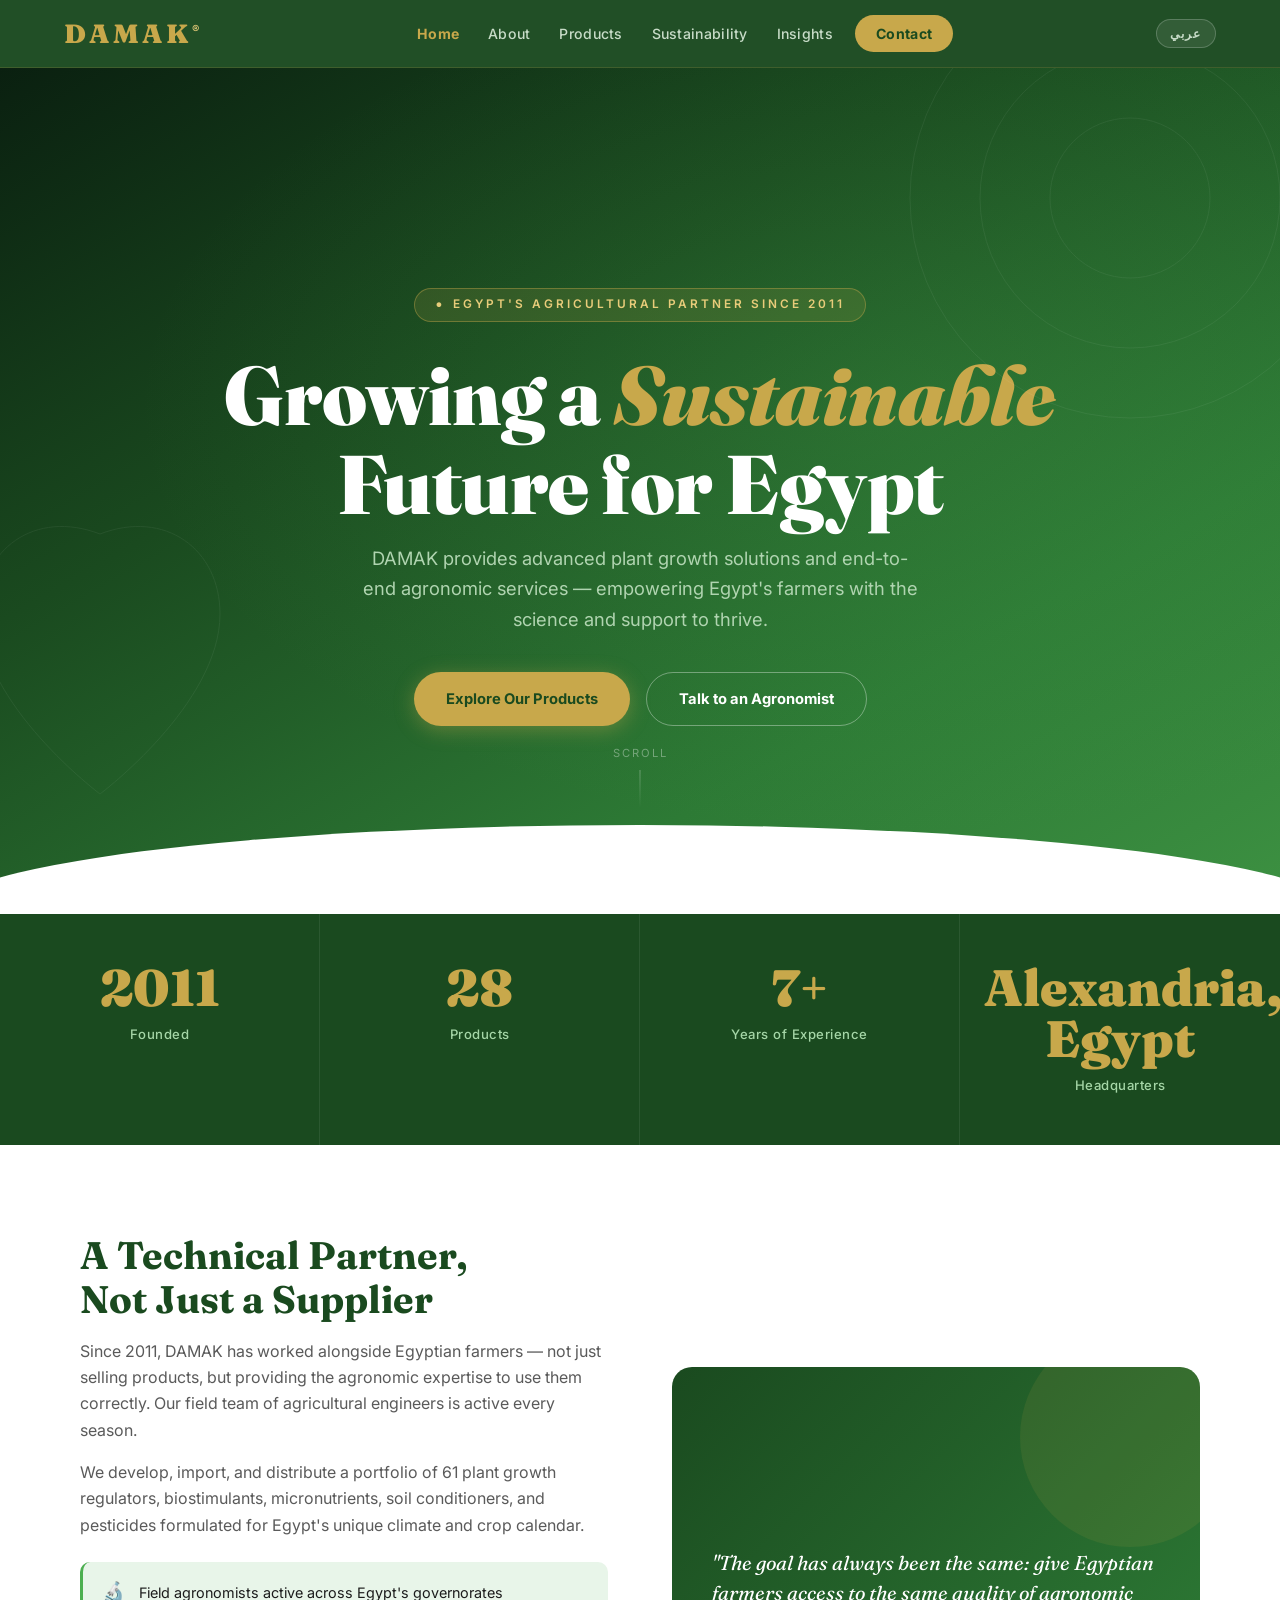
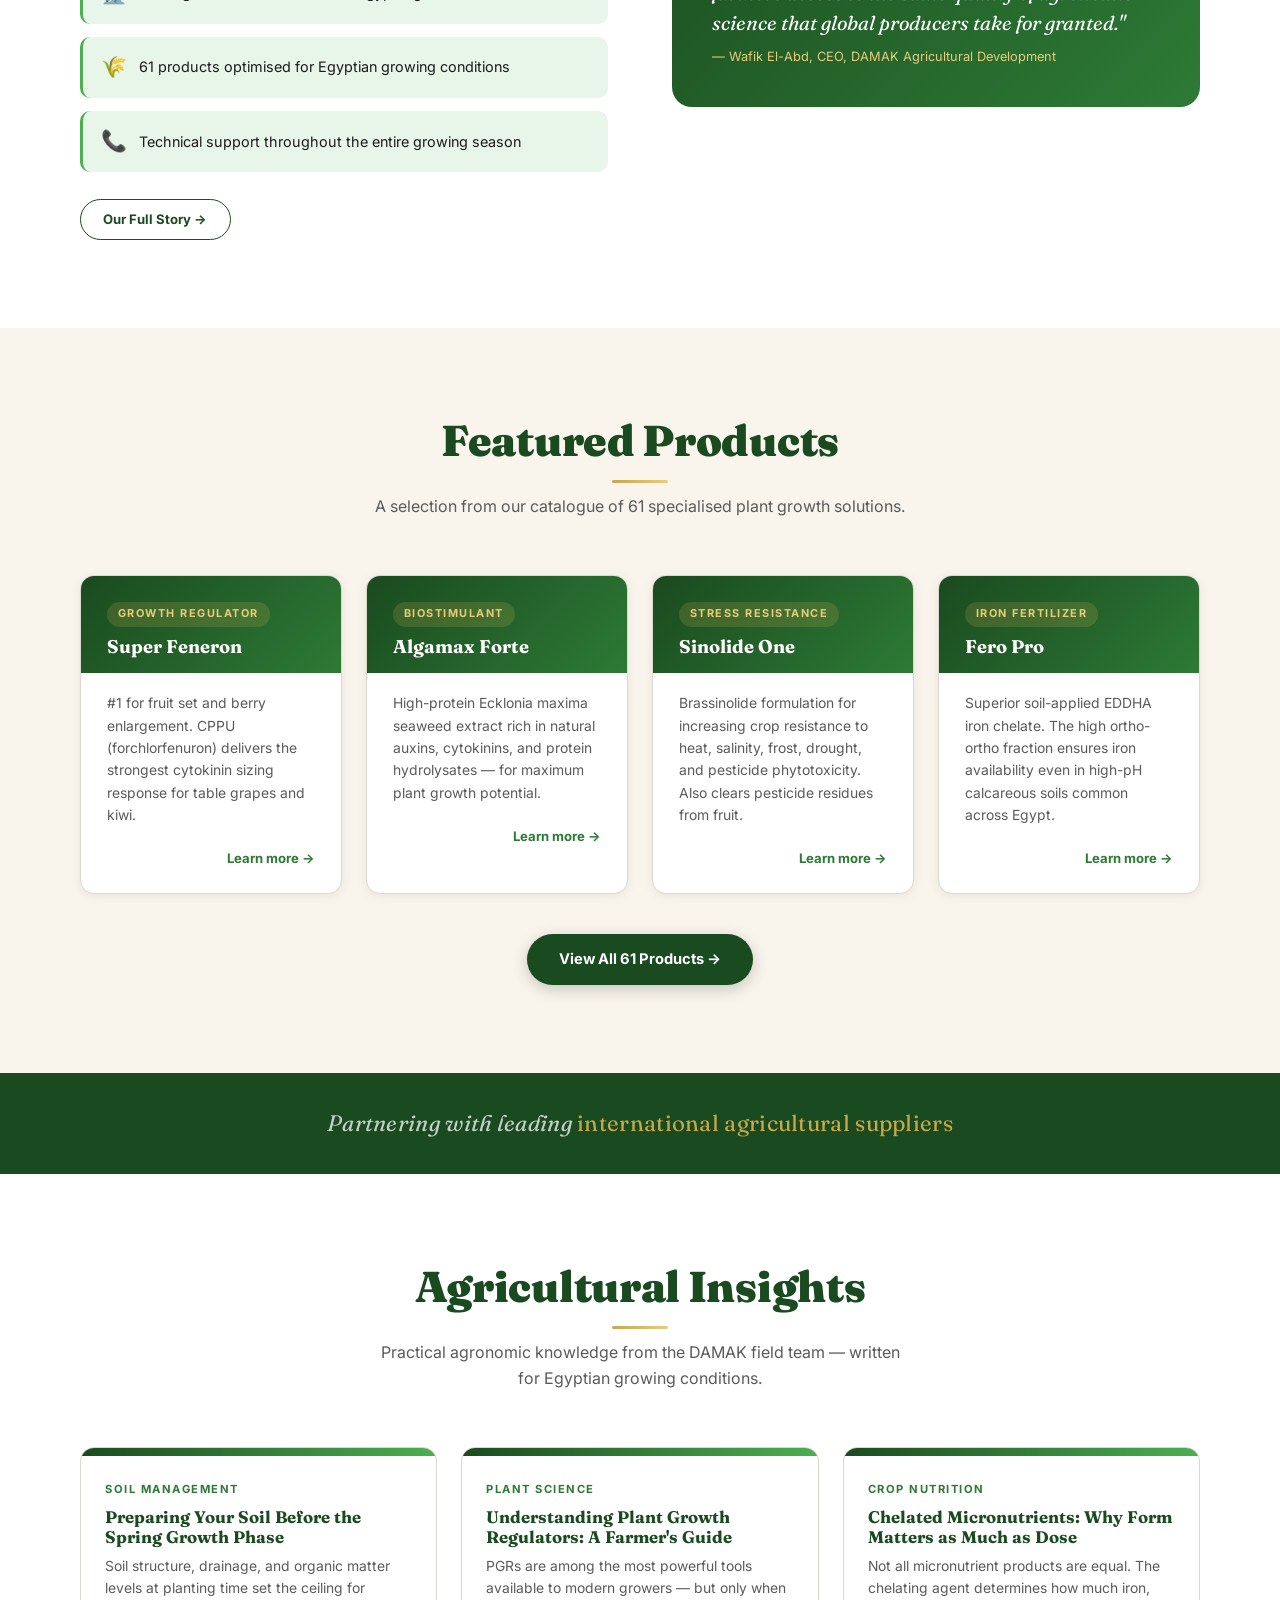
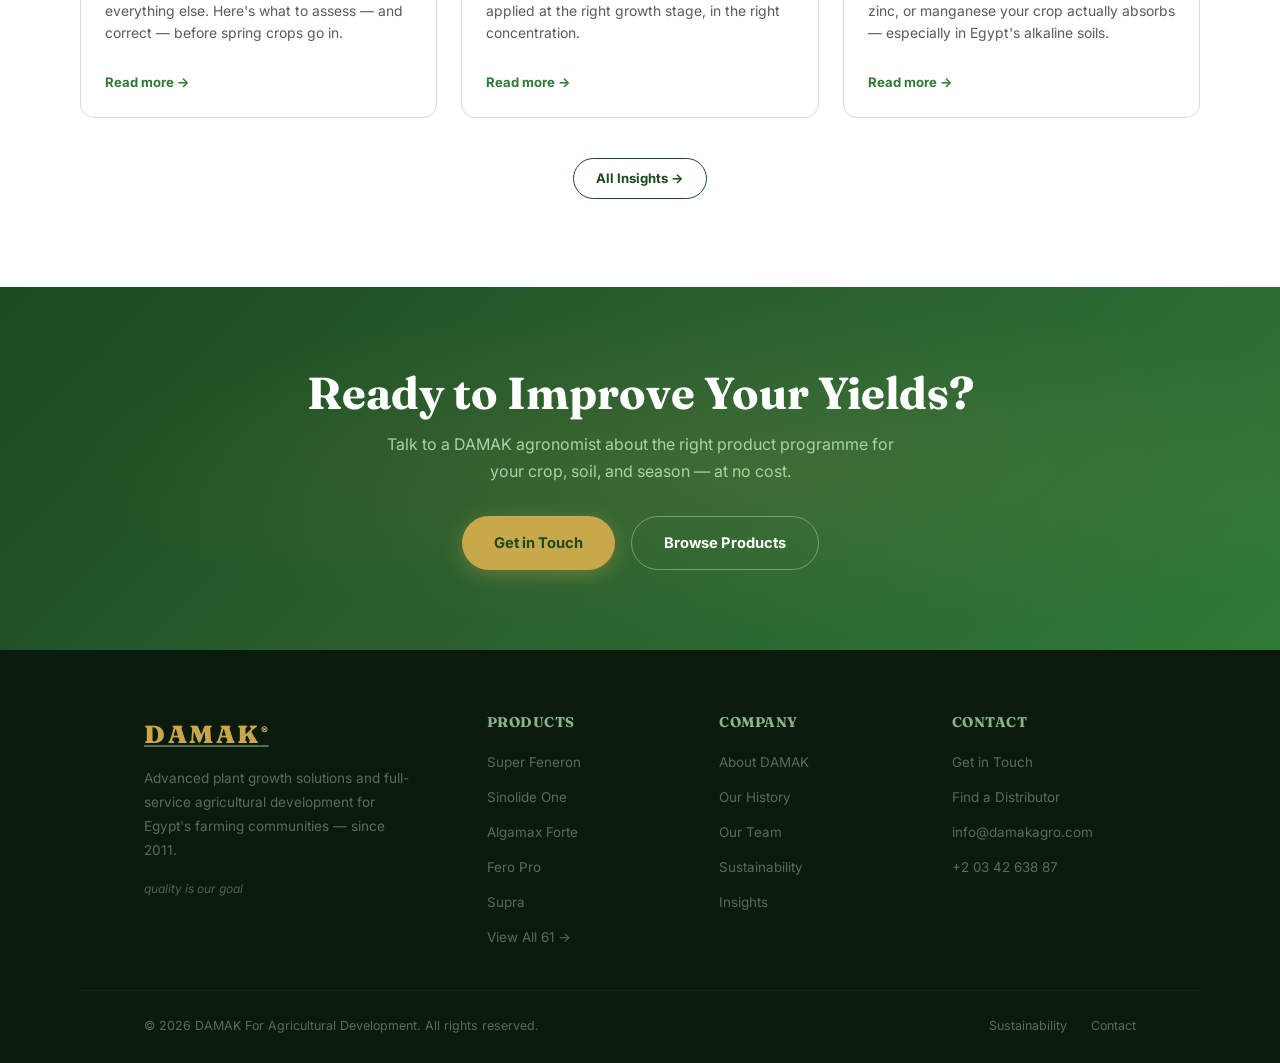
==== commit 0af6a70d: "feat: real catalogue products, bilingual EN/AR, logo, team photos, real contact info - 61 real produ" ====
--- a/index.html
+++ b/index.html
@@ -1,31 +1,28 @@
 <!DOCTYPE html>
-<html lang="en">
+<html lang="en" dir="ltr">
 <head>
   <meta charset="UTF-8" />
   <meta name="viewport" content="width=device-width, initial-scale=1.0" />
   <title>DAMAK – Agricultural Development & Plant Growth Solutions, Egypt</title>
-  <meta name="description" content="DAMAK provides advanced plant growth regulators, agronomic consulting, irrigation systems, and land reclamation services across Egypt. Trusted by farmers in 8 governorates." />
+  <meta name="description" content="DAMAK For Agricultural Development — advanced plant growth regulators, biostimulants, soil conditioners and agronomic services for Egyptian farmers. Based in Alexandria, Est. 2011." />
   <meta name="robots" content="index, follow" />
   <link rel="canonical" href="https://amr12elabd.github.io/DAMAK/" />
   <meta property="og:type" content="website" />
   <meta property="og:url" content="https://amr12elabd.github.io/DAMAK/" />
   <meta property="og:title" content="DAMAK – Agricultural Development & Plant Growth Solutions, Egypt" />
   <meta property="og:description" content="Advanced plant growth regulators and end-to-end agricultural development services for Egyptian farmers." />
-  <meta property="og:image" content="https://amr12elabd.github.io/DAMAK/assets/og-home.png" />
-  <meta property="og:locale" content="en_EG" />
+  <meta property="og:image" content="https://amr12elabd.github.io/DAMAK/assets/images/logo.png" />
+  <meta property="og:locale" content="ar_EG" />
   <meta name="twitter:card" content="summary_large_image" />
-  <meta name="twitter:title" content="DAMAK – Agricultural Development" />
-  <meta name="twitter:description" content="Advanced plant growth regulators and agro services across Egypt." />
   <script type="application/ld+json">
-  {"@context":"https://schema.org","@type":"Organization","name":"DAMAK Agricultural Development","url":"https://amr12elabd.github.io/DAMAK/","description":"DAMAK provides plant growth regulators, agronomic consulting, irrigation and land reclamation across Egypt.","address":{"@type":"PostalAddress","addressCountry":"EG"},"contactPoint":{"@type":"ContactPoint","email":"amr12elabd@gmail.com","contactType":"customer support","availableLanguage":["Arabic","English"]},"areaServed":"EG","foundingDate":"2011","sameAs":["https://github.com/amr12elabd/DAMAK"]}
+  {"@context":"https://schema.org","@type":"Organization","name":"DAMAK For Agricultural Development","alternateName":"دماك للتنمية الزراعية","url":"https://amr12elabd.github.io/DAMAK/","description":"DAMAK provides plant growth regulators, biostimulants, soil conditioners, micronutrients, and pesticides for Egyptian farmers.","address":{"@type":"PostalAddress","streetAddress":"Tower 7 GreenTowers, Smouha","addressLocality":"Alexandria","addressCountry":"EG"},"telephone":"+20342638 87","email":"info@damakagro.com","foundingDate":"2011","sameAs":["https://www.facebook.com/DamakCompany","https://www.damakagro.com"]}
   </script>
   <link rel="icon" type="image/svg+xml" href="data:image/svg+xml,<svg xmlns='http://www.w3.org/2000/svg' viewBox='0 0 64 64'><rect width='64' height='64' rx='12' fill='%231a4a1f'/><path d='M32 52 C32 52 14 38 14 24 C14 16 22 10 32 14 C42 10 50 16 50 24 C50 38 32 52 32 52Z' fill='%234caf50'/><path d='M32 52 L32 24' stroke='%23c8a84b' stroke-width='2.5' stroke-linecap='round'/><path d='M32 36 C32 36 24 30 20 24' stroke='%23c8a84b' stroke-width='2' stroke-linecap='round' fill='none'/><path d='M32 30 C32 30 40 26 44 20' stroke='%23c8a84b' stroke-width='2' stroke-linecap='round' fill='none'/></svg>" />
   <link rel="preconnect" href="https://fonts.googleapis.com" />
   <link rel="preconnect" href="https://fonts.gstatic.com" crossorigin />
-  <link href="https://fonts.googleapis.com/css2?family=Fraunces:ital,opsz,wght@0,9..144,700;0,9..144,900;1,9..144,400&family=Inter:wght@400;500;600;700&display=swap" rel="stylesheet" />
+  <link href="https://fonts.googleapis.com/css2?family=Cairo:wght@400;600;700;900&family=Fraunces:ital,opsz,wght@0,9..144,700;0,9..144,900;1,9..144,400&family=Inter:wght@400;500;600;700&display=swap" rel="stylesheet" />
   <link rel="stylesheet" href="assets/damak.css" />
   <style>
-    /* ── HOME-SPECIFIC ── */
     .hero {
       min-height: 94vh;
       background:
@@ -80,8 +77,6 @@
       51%{transform-origin:bottom}
       100%{transform:scaleY(0);transform-origin:bottom}
     }
-
-    /* ── WHO WE ARE TEASER ── */
     .about-teaser { display: grid; grid-template-columns: 1fr 1fr; gap: 4rem; max-width: var(--max-w); margin-inline: auto; align-items: center; }
     .about-teaser-text h2 { font-size: clamp(1.8rem, 3vw, 2.5rem); color: var(--green-dark); margin-bottom: 1rem; }
     .about-teaser-text p { color: var(--muted); margin-bottom: 1rem; }
@@ -91,7 +86,7 @@
       padding: .85rem 1.1rem; background: var(--green-pale);
       border-radius: 10px; border-left: 3px solid var(--green-light);
     }
-    .about-pill .ico { font-size: 1.3rem; }
+    .about-pill .ico { font-size: 1.3rem; flex-shrink: 0; }
     .about-pill p { font-size: .9rem; color: var(--text); margin: 0; }
     .about-visual {
       background: linear-gradient(135deg, var(--green-dark) 0%, var(--green-mid) 100%);
@@ -111,65 +106,31 @@
       position: relative; z-index: 1;
     }
     .about-visual cite { display: block; margin-top: .6rem; font-size: .8rem; color: var(--gold-light); font-style: normal; font-family: 'Inter', sans-serif; }
-
-    /* ── FEATURED PRODUCTS ── */
+    body.lang-ar .about-visual blockquote { font-family: 'Cairo', sans-serif; font-style: normal; }
     .feat-products { max-width: var(--max-w); margin-inline: auto; }
-    .feat-grid {
-      display: grid; grid-template-columns: repeat(auto-fit, minmax(240px, 1fr));
-      gap: 1.5rem; margin-bottom: 2.5rem;
-    }
-    .feat-card {
-      background: #fff; border-radius: var(--radius);
-      border: 1px solid var(--border); overflow: hidden;
-      box-shadow: var(--shadow-sm);
-      transition: box-shadow .25s, transform .25s;
-    }
+    .feat-grid { display: grid; grid-template-columns: repeat(auto-fit, minmax(240px, 1fr)); gap: 1.5rem; margin-bottom: 2.5rem; }
+    .feat-card { background: #fff; border-radius: var(--radius); border: 1px solid var(--border); overflow: hidden; box-shadow: var(--shadow-sm); transition: box-shadow .25s, transform .25s; }
     .feat-card:hover { box-shadow: var(--shadow-md); transform: translateY(-4px); }
-    .feat-card-top {
-      background: linear-gradient(135deg, var(--green-dark), var(--green-mid));
-      padding: 1.4rem 1.6rem 1rem;
-    }
-    .feat-tag {
-      font-size: .68rem; font-weight: 700; letter-spacing: 1.5px;
-      text-transform: uppercase; color: var(--gold-light);
-      background: rgba(200,168,75,.2); padding: .2rem .7rem; border-radius: 2rem;
-      margin-bottom: .6rem; display: inline-block; font-family: 'Inter', sans-serif;
-    }
+    .feat-card-top { background: linear-gradient(135deg, var(--green-dark), var(--green-mid)); padding: 1.4rem 1.6rem 1rem; }
+    .feat-tag { font-size: .68rem; font-weight: 700; letter-spacing: 1.5px; text-transform: uppercase; color: var(--gold-light); background: rgba(200,168,75,.2); padding: .2rem .7rem; border-radius: 2rem; margin-bottom: .6rem; display: inline-block; font-family: 'Inter', sans-serif; }
     .feat-card-top h3 { color: #fff; font-size: 1.15rem; }
     .feat-card-body { padding: 1.2rem 1.6rem 1.4rem; }
     .feat-card-body p { font-size: .87rem; color: var(--muted); line-height: 1.6; }
     .feat-footer { display: flex; justify-content: flex-end; padding: 0 1.6rem 1.4rem; }
     .feat-footer a { font-size: .82rem; font-weight: 700; color: var(--green-mid); text-decoration: none; }
     .feat-footer a:hover { color: var(--green-dark); }
-
-    /* ── INSIGHTS TEASER ── */
-    .insights-grid {
-      display: grid; grid-template-columns: repeat(auto-fit, minmax(280px, 1fr));
-      gap: 1.5rem; max-width: var(--max-w); margin-inline: auto;
-    }
-    .insight-card {
-      border-radius: var(--radius); overflow: hidden;
-      border: 1px solid var(--border);
-      display: flex; flex-direction: column;
-      transition: box-shadow .25s, transform .25s;
-    }
+    html[dir="rtl"] .feat-footer { justify-content: flex-start; }
+    .insights-grid { display: grid; grid-template-columns: repeat(auto-fit, minmax(280px, 1fr)); gap: 1.5rem; max-width: var(--max-w); margin-inline: auto; }
+    .insight-card { border-radius: var(--radius); overflow: hidden; border: 1px solid var(--border); display: flex; flex-direction: column; transition: box-shadow .25s, transform .25s; }
     .insight-card:hover { box-shadow: var(--shadow-md); transform: translateY(-4px); }
-    .insight-card-thumb {
-      height: 8px;
-      background: linear-gradient(to right, var(--green-dark), var(--green-light));
-    }
+    .insight-card-thumb { height: 8px; background: linear-gradient(to right, var(--green-dark), var(--green-light)); }
     .insight-card-body { padding: 1.5rem; flex: 1; }
-    .insight-label {
-      font-size: .7rem; font-weight: 700; letter-spacing: 1.5px;
-      text-transform: uppercase; color: var(--green-mid); margin-bottom: .6rem;
-      display: block; font-family: 'Inter', sans-serif;
-    }
+    .insight-label { font-size: .7rem; font-weight: 700; letter-spacing: 1.5px; text-transform: uppercase; color: var(--green-mid); margin-bottom: .6rem; display: block; font-family: 'Inter', sans-serif; }
     .insight-card-body h3 { font-size: 1.05rem; color: var(--green-dark); margin-bottom: .5rem; }
     .insight-card-body p { font-size: .87rem; color: var(--muted); line-height: 1.6; }
     .insight-card-foot { padding: 0 1.5rem 1.4rem; }
     .insight-card-foot a { font-size: .82rem; font-weight: 700; color: var(--green-mid); text-decoration: none; }
     .insight-card-foot a:hover { color: var(--green-dark); }
-
     @media (max-width: 760px) {
       .about-teaser { grid-template-columns: 1fr; gap: 2.5rem; }
       .hero-scroll { display: none; }
@@ -180,17 +141,20 @@
 
 <!-- ══ NAV ══ -->
 <nav>
-  <a class="nav-logo" href="index.html">DAMAK<sup>®</sup></a>
+  <a class="nav-logo" href="index.html">
+    <img src="assets/images/logo.png" alt="DAMAK For Agricultural Development" class="nav-logo-img"
+         onerror="this.outerHTML='<span class=nav-logo-text>DAMAK<sup>®</sup></span>'">
+  </a>
   <ul class="nav-links" id="navLinks">
-    <li><a href="index.html" class="active">Home</a></li>
-    <li><a href="about.html">About</a></li>
-    <li><a href="products.html">Products</a></li>
-    <li><a href="sustainability.html">Sustainability</a></li>
-    <li><a href="insights.html">Insights</a></li>
-    <li><a href="contact.html" class="nav-cta">Contact</a></li>
+    <li><a href="index.html" class="active" data-en="Home" data-ar="الرئيسية">Home</a></li>
+    <li><a href="about.html" data-en="About" data-ar="من نحن">About</a></li>
+    <li><a href="products.html" data-en="Products" data-ar="المنتجات">Products</a></li>
+    <li><a href="sustainability.html" data-en="Sustainability" data-ar="الاستدامة">Sustainability</a></li>
+    <li><a href="insights.html" data-en="Insights" data-ar="مقالات">Insights</a></li>
+    <li><a href="contact.html" class="nav-cta" data-en="Contact" data-ar="تواصل معنا">Contact</a></li>
   </ul>
   <div class="nav-right">
-    <button class="lang-toggle" aria-label="Switch language">EN | عر</button>
+    <button class="lang-toggle" aria-label="Switch language">عربي</button>
     <button class="nav-toggle" id="navToggle" aria-label="Menu">
       <span></span><span></span><span></span>
     </button>
@@ -209,33 +173,33 @@
       <path d="M160 300C160 300 40 210 40 120C40 55 95 15 160 40C225 15 280 55 280 120C280 210 160 300 160 300Z" stroke="white" stroke-width="1" fill="none"/>
     </svg>
   </div>
-  <div class="hero-badge">Egypt's Agricultural Partner Since 2011</div>
-  <h1>Growing a <em>Sustainable</em><br/>Future for Egypt</h1>
-  <p>DAMAK provides advanced plant growth solutions and end-to-end agronomic services — empowering Egypt's farmers with the science and support to thrive.</p>
+  <div class="hero-badge" data-en="Egypt's Agricultural Partner Since 2011" data-ar="شريككم الزراعي في مصر منذ 2011">Egypt's Agricultural Partner Since 2011</div>
+  <h1 data-en="Growing a <em>Sustainable</em><br/>Future for Egypt" data-ar="نبني مستقبلاً <em>مستداماً</em><br/>لمصر الزراعية">Growing a <em>Sustainable</em><br/>Future for Egypt</h1>
+  <p data-en="DAMAK provides advanced plant growth solutions and end-to-end agronomic services — empowering Egypt's farmers with the science and support to thrive." data-ar="دماك تقدم حلولاً متقدمة لتنظيم نمو النبات وخدمات زراعية شاملة — لتمكين المزارع المصري بالعلم والدعم اللازمَين للنجاح.">DAMAK provides advanced plant growth solutions and end-to-end agronomic services — empowering Egypt's farmers with the science and support to thrive.</p>
   <div class="hero-actions">
-    <a href="products.html" class="btn btn-primary">Explore Our Products</a>
-    <a href="contact.html" class="btn btn-outline">Talk to an Agronomist</a>
-  </div>
-  <div class="hero-scroll">Scroll</div>
+    <a href="products.html" class="btn btn-primary" data-en="Explore Our Products" data-ar="استكشف منتجاتنا">Explore Our Products</a>
+    <a href="contact.html" class="btn btn-outline" data-en="Talk to an Agronomist" data-ar="تحدث مع مهندس زراعي">Talk to an Agronomist</a>
+  </div>
+  <div class="hero-scroll" data-en="Scroll" data-ar="تمرير">Scroll</div>
 </section>
 
 <!-- ══ STATS ══ -->
 <div class="stats-bar">
   <div class="stat-item reveal d1">
-    <span class="stat-num count-up" data-target="50000" data-suffix="+">50,000+</span>
-    <span class="stat-label">Feddans Developed</span>
+    <span class="stat-num">2011</span>
+    <span class="stat-label" data-en="Founded" data-ar="سنة التأسيس">Founded</span>
   </div>
   <div class="stat-item reveal d2">
-    <span class="stat-num count-up" data-target="8">8</span>
-    <span class="stat-label">Products in Portfolio</span>
+    <span class="stat-num count-up" data-target="61">61</span>
+    <span class="stat-label" data-en="Products" data-ar="منتج في الكتالوج">Products</span>
   </div>
   <div class="stat-item reveal d3">
-    <span class="stat-num count-up" data-target="3000" data-suffix="+">3,000+</span>
-    <span class="stat-label">Farmers Supported</span>
+    <span class="stat-num count-up" data-target="15" data-suffix="+">15+</span>
+    <span class="stat-label" data-en="Years of Experience" data-ar="سنة خبرة">Years of Experience</span>
   </div>
   <div class="stat-item reveal d4">
-    <span class="stat-num count-up" data-target="15" data-suffix="+">15+</span>
-    <span class="stat-label">Years of Experience</span>
+    <span class="stat-num" data-en="Alexandria, Egypt" data-ar="الإسكندرية، مصر">Alexandria, Egypt</span>
+    <span class="stat-label" data-en="Headquarters" data-ar="المقر الرئيسي">Headquarters</span>
   </div>
 </div>
 
@@ -243,21 +207,21 @@
 <section class="section section-white">
   <div class="about-teaser">
     <div class="about-teaser-text reveal-left">
-      <h2>A Technical Partner,<br/>Not Just a Supplier</h2>
-      <p>Since 2011, DAMAK has worked alongside Egyptian farmers — not just selling products, but providing the agronomic expertise to use them correctly. Our team of agricultural engineers is active in the field every season.</p>
-      <p>We develop, import, and distribute a portfolio of plant growth regulators and biostimulants that are formulated for Egypt's unique climate, soil profile, and crop calendar.</p>
+      <h2 data-en="A Technical Partner,<br/>Not Just a Supplier" data-ar="شريك تقني،<br/>لا مجرد مورد">A Technical Partner,<br/>Not Just a Supplier</h2>
+      <p data-en="Since 2011, DAMAK has worked alongside Egyptian farmers — not just selling products, but providing the agronomic expertise to use them correctly. Our field team of agricultural engineers is active every season." data-ar="منذ 2011، عملت دماك جنباً إلى جنب مع المزارعين المصريين — لا نبيع منتجات فحسب، بل نُقدّم الخبرة الزراعية لاستخدامها بالشكل الصحيح. فريقنا من المهندسين الزراعيين حاضر في الحقل في كل موسم.">Since 2011, DAMAK has worked alongside Egyptian farmers — not just selling products, but providing the agronomic expertise to use them correctly. Our field team of agricultural engineers is active every season.</p>
+      <p data-en="We develop, import, and distribute a portfolio of 61 plant growth regulators, biostimulants, micronutrients, soil conditioners, and pesticides formulated for Egypt's unique climate and crop calendar." data-ar="نقوم بتطوير واستيراد وتوزيع 61 منتجاً من منظمات النمو والمحفزات الحيوية والعناصر الصغرى ومحسنات التربة والمبيدات — مُصمَّمة خصيصاً لمناخ مصر ودورتها الزراعية.">We develop, import, and distribute a portfolio of 61 plant growth regulators, biostimulants, micronutrients, soil conditioners, and pesticides formulated for Egypt's unique climate and crop calendar.</p>
       <div class="about-pillars">
-        <div class="about-pill"><span class="ico">🔬</span><p>Field agronomists active across 8 governorates</p></div>
-        <div class="about-pill"><span class="ico">🌾</span><p>Products optimised for Egyptian growing conditions</p></div>
-        <div class="about-pill"><span class="ico">📞</span><p>Technical support throughout the entire growing season</p></div>
+        <div class="about-pill"><span class="ico">🔬</span><p data-en="Field agronomists active across Egypt's governorates" data-ar="مهندسون زراعيون ميدانيون نشطون في محافظات مصر">Field agronomists active across Egypt's governorates</p></div>
+        <div class="about-pill"><span class="ico">🌾</span><p data-en="61 products optimised for Egyptian growing conditions" data-ar="61 منتجاً مُحسَّناً لظروف الزراعة المصرية">61 products optimised for Egyptian growing conditions</p></div>
+        <div class="about-pill"><span class="ico">📞</span><p data-en="Technical support throughout the entire growing season" data-ar="دعم تقني طوال موسم الزراعة بأكمله">Technical support throughout the entire growing season</p></div>
       </div>
       <br/>
-      <a href="about.html" class="btn btn-outline-dark btn-sm">Our Full Story →</a>
+      <a href="about.html" class="btn btn-outline-dark btn-sm" data-en="Our Full Story →" data-ar="← قصتنا الكاملة">Our Full Story →</a>
     </div>
     <div class="about-visual reveal-right">
       <blockquote>
-        "The goal has always been the same: give Egyptian farmers access to the same quality of agronomic science that global producers take for granted."
-        <cite>— DAMAK Agricultural Development</cite>
+        <span data-en='"The goal has always been the same: give Egyptian farmers access to the same quality of agronomic science that global producers take for granted."' data-ar='"هدفنا لم يتغير منذ اليوم الأول: أن نمنح المزارع المصري إمكانية الوصول إلى نفس جودة العلم الزراعي التي يأخذها المنتجون العالميون كأمر مسلّم به."'>"The goal has always been the same: give Egyptian farmers access to the same quality of agronomic science that global producers take for granted."</span>
+        <cite data-en="— Wafik El-Abd, CEO, DAMAK Agricultural Development" data-ar="— وفيق العبد، الرئيس التنفيذي، دماك للتنمية الزراعية">— Wafik El-Abd, CEO, DAMAK Agricultural Development</cite>
       </blockquote>
     </div>
   </div>
@@ -266,101 +230,96 @@
 <!-- ══ FEATURED PRODUCTS ══ -->
 <section class="section section-cream">
   <div class="section-title reveal">
-    <h2>Our Product Portfolio</h2>
+    <h2 data-en="Featured Products" data-ar="منتجات مختارة">Featured Products</h2>
     <div class="accent-line"></div>
-    <p>Eight specialised plant growth regulators and biostimulants — each addressing a distinct crop need across the growth cycle.</p>
+    <p data-en="A selection from our catalogue of 61 specialised plant growth solutions." data-ar="اختيار من كتالوجنا الذي يضم 61 حلاً متخصصاً لتنظيم نمو النبات.">A selection from our catalogue of 61 specialised plant growth solutions.</p>
   </div>
   <div class="feat-products">
     <div class="feat-grid">
       <div class="feat-card reveal d1">
-        <div class="feat-card-top"><div class="feat-tag">Growth Regulator</div><h3>Power Contanol</h3></div>
-        <div class="feat-card-body"><p>Optimises hormonal balance during critical vegetative and reproductive stages, strengthening stem structure and supporting recovery after abiotic stress.</p></div>
-        <div class="feat-footer"><a href="products.html#power-contanol">Learn more →</a></div>
+        <div class="feat-card-top"><div class="feat-tag" data-en="Growth Regulator" data-ar="منظم نمو">Growth Regulator</div><h3 data-en="Super Feneron" data-ar="سوبر فينيرون">Super Feneron</h3></div>
+        <div class="feat-card-body"><p data-en="#1 for fruit set and berry enlargement. CPPU (forchlorfenuron) delivers the strongest cytokinin sizing response for table grapes and kiwi." data-ar="رقم واحد في زيادة العقد والتضخيم. فوركلورفينيرون (CPPU) يُعطي أقوى استجابة سيتوكينين لتضخيم حبات العنب والكيوي.">#1 for fruit set and berry enlargement. CPPU (forchlorfenuron) delivers the strongest cytokinin sizing response for table grapes and kiwi.</p></div>
+        <div class="feat-footer"><a href="products.html#super-feneron" data-en="Learn more →" data-ar="← اعرف أكثر">Learn more →</a></div>
       </div>
       <div class="feat-card reveal d2">
-        <div class="feat-card-top"><div class="feat-tag">Biostimulant</div><h3>Macovit DRW</h3></div>
-        <div class="feat-card-body"><p>A water-soluble micronutrient and amino-acid complex that enhances foliar nutrient uptake and primes crops for peak photosynthetic output.</p></div>
-        <div class="feat-footer"><a href="products.html#macovit-drw">Learn more →</a></div>
+        <div class="feat-card-top"><div class="feat-tag" data-en="Biostimulant" data-ar="محفز النمو">Biostimulant</div><h3 data-en="Algamax Forte" data-ar="الجوماكس فورتي">Algamax Forte</h3></div>
+        <div class="feat-card-body"><p data-en="High-protein Ecklonia maxima seaweed extract rich in natural auxins, cytokinins, and protein hydrolysates — for maximum plant growth potential." data-ar="مستخلص طحالب بحرية (Ecklonia maxima) غني بالأوكسينات والسيتوكينينات وبروتين هيدروليزات الطبيعية لأقصى إمكانات نمو للنبات.">High-protein Ecklonia maxima seaweed extract rich in natural auxins, cytokinins, and protein hydrolysates — for maximum plant growth potential.</p></div>
+        <div class="feat-footer"><a href="products.html#algamax-forte" data-en="Learn more →" data-ar="← اعرف أكثر">Learn more →</a></div>
       </div>
       <div class="feat-card reveal d3">
-        <div class="feat-card-top"><div class="feat-tag">Flowering Enhancer</div><h3>Sinolide One</h3></div>
-        <div class="feat-card-body"><p>Synchronises and intensifies flowering initiation, improving pollen viability and reducing flower drop caused by temperature fluctuations.</p></div>
-        <div class="feat-footer"><a href="products.html#sinolide-one">Learn more →</a></div>
+        <div class="feat-card-top"><div class="feat-tag" data-en="Stress Resistance" data-ar="مقاومة الإجهاد">Stress Resistance</div><h3 data-en="Sinolide One" data-ar="سينولايد وان">Sinolide One</h3></div>
+        <div class="feat-card-body"><p data-en="Brassinolide formulation for increasing crop resistance to heat, salinity, frost, drought, and pesticide phytotoxicity. Also clears pesticide residues from fruit." data-ar="براسينولايد لزيادة مقاومة المحاصيل للحرارة والملوحة والصقيع والجفاف والتسمم بالمبيدات — والأسرع في تكسير متبقيات المبيدات في الثمار.">Brassinolide formulation for increasing crop resistance to heat, salinity, frost, drought, and pesticide phytotoxicity. Also clears pesticide residues from fruit.</p></div>
+        <div class="feat-footer"><a href="products.html#sinolide-one" data-en="Learn more →" data-ar="← اعرف أكثر">Learn more →</a></div>
       </div>
       <div class="feat-card reveal d4">
-        <div class="feat-card-top"><div class="feat-tag">Premium Root PGR</div><h3>Damak Indole</h3></div>
-        <div class="feat-card-body"><p>DAMAK's flagship auxin formulation — optimised for Egyptian soil conditions and water salinity, supporting deep rooting in long-season perennial crops.</p></div>
-        <div class="feat-footer"><a href="products.html#damak-indole">Learn more →</a></div>
+        <div class="feat-card-top"><div class="feat-tag" data-en="Iron Fertilizer" data-ar="سماد حديد">Iron Fertilizer</div><h3 data-en="Fero Pro" data-ar="فيرو برو">Fero Pro</h3></div>
+        <div class="feat-card-body"><p data-en="Superior soil-applied EDDHA iron chelate. The high ortho-ortho fraction ensures iron availability even in high-pH calcareous soils common across Egypt." data-ar="حديد EDDHA أرضي فائق الجودة. الجزء العالي أورثو-أورثو يضمن توافر الحديد حتى في التربة القلوية والجيرية المنتشرة في مصر.">Superior soil-applied EDDHA iron chelate. The high ortho-ortho fraction ensures iron availability even in high-pH calcareous soils common across Egypt.</p></div>
+        <div class="feat-footer"><a href="products.html#fero-pro" data-en="Learn more →" data-ar="← اعرف أكثر">Learn more →</a></div>
       </div>
     </div>
     <div style="text-align:center">
-      <a href="products.html" class="btn btn-secondary">View All 8 Products →</a>
+      <a href="products.html" class="btn btn-secondary" data-en="View All 61 Products →" data-ar="← عرض جميع المنتجات الـ 61">View All 61 Products →</a>
     </div>
   </div>
 </section>
 
-<!-- ══ PARTNER LOGO STRIP ══ -->
-<!-- PLACEHOLDER — replace placeholder boxes with real distributor/partner/certification logos
-     once permission to use them is confirmed with the relevant organisations. -->
+<!-- ══ PARTNER STRIP ══ -->
+<!-- PLACEHOLDER: Replace this text banner with real partner/supplier logos once
+     permission to use them is confirmed with the relevant organisations. -->
 <div class="partner-strip reveal">
-  <p>Distribution & Supply Partners</p>
-  <div class="partner-logos">
-    <div class="partner-logo-box">[Partner Logo]</div>
-    <div class="partner-logo-box">[Partner Logo]</div>
-    <div class="partner-logo-box">[Partner Logo]</div>
-    <div class="partner-logo-box">[Partner Logo]</div>
-    <div class="partner-logo-box">[Partner Logo]</div>
-  </div>
+  <p class="partner-strip-text">
+    <span data-en="Partnering with leading <em>international agricultural suppliers</em>" data-ar="بالشراكة مع كبرى <em>موردي المستلزمات الزراعية الدولية</em>">Partnering with leading <em>international agricultural suppliers</em></span>
+  </p>
 </div>
 
 <!-- ══ INSIGHTS TEASER ══ -->
 <section class="section section-white">
   <div class="section-title reveal">
-    <h2>Agricultural Insights</h2>
+    <h2 data-en="Agricultural Insights" data-ar="رؤى زراعية">Agricultural Insights</h2>
     <div class="accent-line"></div>
-    <p>Practical agronomic knowledge from the DAMAK field team — written for Egyptian growing conditions.</p>
+    <p data-en="Practical agronomic knowledge from the DAMAK field team — written for Egyptian growing conditions." data-ar="معرفة زراعية عملية من فريق دماك الميداني — مكتوبة لظروف الزراعة المصرية.">Practical agronomic knowledge from the DAMAK field team — written for Egyptian growing conditions.</p>
   </div>
   <div class="insights-grid">
     <div class="insight-card reveal d1">
       <div class="insight-card-thumb"></div>
       <div class="insight-card-body">
-        <span class="insight-label">Soil Management</span>
-        <h3>Preparing Your Soil Before the Spring Growth Phase</h3>
-        <p>Soil structure, drainage, and organic matter levels at planting time set the ceiling for everything else. Here's what to assess — and correct — before your spring crops go in.</p>
-      </div>
-      <div class="insight-card-foot"><a href="insights.html">Read more →</a></div>
+        <span class="insight-label" data-en="Soil Management" data-ar="إدارة التربة">Soil Management</span>
+        <h3 data-en="Preparing Your Soil Before the Spring Growth Phase" data-ar="تجهيز التربة قبل مرحلة النمو الربيعي">Preparing Your Soil Before the Spring Growth Phase</h3>
+        <p data-en="Soil structure, drainage, and organic matter levels at planting time set the ceiling for everything else. Here's what to assess — and correct — before spring crops go in." data-ar="بنية التربة والصرف ومستويات المادة العضوية في وقت الزراعة تحدد سقف كل شيء آخر. إليك ما يجب تقييمه وتصحيحه قبل زراعة محاصيل الربيع.">Soil structure, drainage, and organic matter levels at planting time set the ceiling for everything else. Here's what to assess — and correct — before spring crops go in.</p>
+      </div>
+      <div class="insight-card-foot"><a href="insights.html" data-en="Read more →" data-ar="← اقرأ المزيد">Read more →</a></div>
     </div>
     <div class="insight-card reveal d2">
       <div class="insight-card-thumb"></div>
       <div class="insight-card-body">
-        <span class="insight-label">Plant Science</span>
-        <h3>Understanding Plant Growth Regulators: A Farmer's Guide</h3>
-        <p>PGRs are among the most powerful tools available to modern growers — but only when applied at the right growth stage, in the right concentration. We explain the basics.</p>
-      </div>
-      <div class="insight-card-foot"><a href="insights.html">Read more →</a></div>
+        <span class="insight-label" data-en="Plant Science" data-ar="علوم النبات">Plant Science</span>
+        <h3 data-en="Understanding Plant Growth Regulators: A Farmer's Guide" data-ar="فهم منظمات نمو النبات: دليل المزارع">Understanding Plant Growth Regulators: A Farmer's Guide</h3>
+        <p data-en="PGRs are among the most powerful tools available to modern growers — but only when applied at the right growth stage, in the right concentration." data-ar="منظمات النمو من أقوى الأدوات المتاحة للمزارع الحديث — لكن فقط عند تطبيقها في مرحلة النمو الصحيحة وبالتركيز المناسب.">PGRs are among the most powerful tools available to modern growers — but only when applied at the right growth stage, in the right concentration.</p>
+      </div>
+      <div class="insight-card-foot"><a href="insights.html" data-en="Read more →" data-ar="← اقرأ المزيد">Read more →</a></div>
     </div>
     <div class="insight-card reveal d3">
       <div class="insight-card-thumb"></div>
       <div class="insight-card-body">
-        <span class="insight-label">Crop Nutrition</span>
-        <h3>Choosing the Right Fertilizer Programme for Your Crop</h3>
-        <p>There's no universal fertilizer schedule. Crop type, growth stage, soil baseline, and water quality all determine what your plants actually need. We break it down.</p>
-      </div>
-      <div class="insight-card-foot"><a href="insights.html">Read more →</a></div>
+        <span class="insight-label" data-en="Crop Nutrition" data-ar="تغذية المحاصيل">Crop Nutrition</span>
+        <h3 data-en="Chelated Micronutrients: Why Form Matters as Much as Dose" data-ar="العناصر الصغرى المخلبية: لماذا الصيغة مهمة بقدر الجرعة">Chelated Micronutrients: Why Form Matters as Much as Dose</h3>
+        <p data-en="Not all micronutrient products are equal. The chelating agent determines how much iron, zinc, or manganese your crop actually absorbs — especially in Egypt's alkaline soils." data-ar="ليست كل منتجات العناصر الصغرى متساوية. العامل المُخلِّب يحدد كمية الحديد أو الزنك أو المنجنيز التي يمتصها نباتك فعلاً — خاصةً في التربة القلوية المصرية.">Not all micronutrient products are equal. The chelating agent determines how much iron, zinc, or manganese your crop actually absorbs — especially in Egypt's alkaline soils.</p>
+      </div>
+      <div class="insight-card-foot"><a href="insights.html" data-en="Read more →" data-ar="← اقرأ المزيد">Read more →</a></div>
     </div>
   </div>
   <div style="text-align:center; margin-top:2.5rem">
-    <a href="insights.html" class="btn btn-outline-dark btn-sm">All Insights →</a>
+    <a href="insights.html" class="btn btn-outline-dark btn-sm" data-en="All Insights →" data-ar="← جميع المقالات">All Insights →</a>
   </div>
 </section>
 
 <!-- ══ CTA BANNER ══ -->
 <div class="cta-banner">
-  <h2>Ready to Improve Your Yields?</h2>
-  <p>Talk to a DAMAK agronomist about the right product programme for your crop, soil, and season — at no cost.</p>
+  <h2 data-en="Ready to Improve Your Yields?" data-ar="هل أنت مستعد لتحسين إنتاجيتك؟">Ready to Improve Your Yields?</h2>
+  <p data-en="Talk to a DAMAK agronomist about the right product programme for your crop, soil, and season — at no cost." data-ar="تحدث مع مهندس زراعي من دماك حول برنامج المنتجات المناسب لمحصولك وتربتك وموسمك — بدون تكلفة.">Talk to a DAMAK agronomist about the right product programme for your crop, soil, and season — at no cost.</p>
   <div class="btn-group">
-    <a href="contact.html" class="btn btn-primary">Get in Touch</a>
-    <a href="products.html" class="btn btn-outline">Browse Products</a>
+    <a href="contact.html" class="btn btn-primary" data-en="Get in Touch" data-ar="تواصل معنا">Get in Touch</a>
+    <a href="products.html" class="btn btn-outline" data-en="Browse Products" data-ar="تصفح المنتجات">Browse Products</a>
   </div>
 </div>
 
@@ -368,49 +327,54 @@
 <footer>
   <div class="footer-inner">
     <div class="footer-brand">
-      <span class="logo">DAMAK<sup>®</sup></span>
-      <p>Advanced plant growth solutions and end-to-end agricultural development for Egypt's farming communities — since 2011.</p>
-      <span class="footer-tagline">Growing Egypt's Future</span>
+      <a href="index.html" style="display:inline-block">
+        <img src="assets/images/logo.png" alt="DAMAK" class="footer-logo-img"
+             onerror="this.outerHTML='<span class=footer-logo-text>DAMAK<sup>®</sup></span>'">
+      </a>
+      <p data-en="Advanced plant growth solutions and full-service agricultural development for Egypt's farming communities — since 2011." data-ar="حلول متقدمة لتنظيم نمو النبات وخدمات التنمية الزراعية الشاملة لمجتمعات المزارعين في مصر — منذ 2011.">Advanced plant growth solutions and full-service agricultural development for Egypt's farming communities — since 2011.</p>
+      <span class="footer-tagline" data-en="quality is our goal" data-ar="الجودة هي هدفنا">quality is our goal</span>
     </div>
     <div class="footer-col">
-      <h4>Products</h4>
+      <h4 data-en="Products" data-ar="المنتجات">Products</h4>
       <ul>
-        <li><a href="products.html#power-contanol">Power Contanol</a></li>
-        <li><a href="products.html#macovit-drw">Macovit DRW</a></li>
-        <li><a href="products.html#sinolide-one">Sinolide One</a></li>
-        <li><a href="products.html#trimax">Trimax</a></li>
-        <li><a href="products.html#damak-indole">Damak Indole</a></li>
-        <li><a href="products.html">View All →</a></li>
+        <li><a href="products.html#super-feneron" data-en="Super Feneron" data-ar="سوبر فينيرون">Super Feneron</a></li>
+        <li><a href="products.html#sinolide-one" data-en="Sinolide One" data-ar="سينولايد وان">Sinolide One</a></li>
+        <li><a href="products.html#algamax-forte" data-en="Algamax Forte" data-ar="الجوماكس فورتي">Algamax Forte</a></li>
+        <li><a href="products.html#fero-pro" data-en="Fero Pro" data-ar="فيرو برو">Fero Pro</a></li>
+        <li><a href="products.html#supra" data-en="Supra" data-ar="سوبرا">Supra</a></li>
+        <li><a href="products.html" data-en="View All 61 →" data-ar="← عرض الكل (61)">View All 61 →</a></li>
       </ul>
     </div>
     <div class="footer-col">
-      <h4>Company</h4>
+      <h4 data-en="Company" data-ar="الشركة">Company</h4>
       <ul>
-        <li><a href="about.html">About DAMAK</a></li>
-        <li><a href="about.html#timeline">Our History</a></li>
-        <li><a href="about.html#team">Leadership</a></li>
-        <li><a href="sustainability.html">Sustainability</a></li>
-        <li><a href="insights.html">Insights</a></li>
+        <li><a href="about.html" data-en="About DAMAK" data-ar="عن دماك">About DAMAK</a></li>
+        <li><a href="about.html#timeline" data-en="Our History" data-ar="تاريخنا">Our History</a></li>
+        <li><a href="about.html#team" data-en="Our Team" data-ar="فريقنا">Our Team</a></li>
+        <li><a href="sustainability.html" data-en="Sustainability" data-ar="الاستدامة">Sustainability</a></li>
+        <li><a href="insights.html" data-en="Insights" data-ar="مقالات">Insights</a></li>
       </ul>
     </div>
     <div class="footer-col">
-      <h4>Contact</h4>
+      <h4 data-en="Contact" data-ar="تواصل معنا">Contact</h4>
       <ul>
-        <li><a href="contact.html">Get in Touch</a></li>
-        <li><a href="contact.html#distributors">Find a Distributor</a></li>
-        <li><a href="mailto:amr12elabd@gmail.com">amr12elabd@gmail.com</a></li>
+        <li><a href="contact.html" data-en="Get in Touch" data-ar="تواصل معنا">Get in Touch</a></li>
+        <li><a href="contact.html#distributors" data-en="Find a Distributor" data-ar="ابحث عن موزع">Find a Distributor</a></li>
+        <li><a href="mailto:info@damakagro.com">info@damakagro.com</a></li>
+        <li><a href="tel:+20342638 87">+2 03 42 638 87</a></li>
       </ul>
     </div>
   </div>
   <div class="footer-bottom">
-    <span class="copy">&copy; 2026 <em>DAMAK</em> Agricultural Development. All rights reserved.</span>
+    <span class="copy" data-en="© 2026 DAMAK For Agricultural Development. All rights reserved." data-ar="© 2026 دماك للتنمية الزراعية. جميع الحقوق محفوظة.">&copy; 2026 <em>DAMAK</em> For Agricultural Development. All rights reserved.</span>
     <div class="links">
-      <a href="sustainability.html">Sustainability</a>
-      <a href="contact.html">Contact</a>
+      <a href="sustainability.html" data-en="Sustainability" data-ar="الاستدامة">Sustainability</a>
+      <a href="contact.html" data-en="Contact" data-ar="تواصل معنا">Contact</a>
     </div>
   </div>
 </footer>
 
 <script src="assets/damak.js"></script>
+<script src="assets/js/translations.js"></script>
 </body>
 </html>
--- a/assets/damak.css
+++ b/assets/damak.css
@@ -38,7 +38,15 @@
   line-height: 1.65;
   overflow-x: hidden;
 }
+body.lang-ar {
+  font-family: 'Cairo', 'Segoe UI', sans-serif;
+  line-height: 1.75;
+}
 h1, h2, h3, h4 { font-family: 'Fraunces', Georgia, serif; line-height: 1.15; }
+body.lang-ar h1,
+body.lang-ar h2,
+body.lang-ar h3,
+body.lang-ar h4 { font-family: 'Cairo', sans-serif; line-height: 1.25; }
 
 /* ── SCROLL ANIMATIONS ── */
 .reveal {
@@ -74,12 +82,19 @@
   gap: 1.5rem;
 }
 .nav-logo {
+  text-decoration: none; flex-shrink: 0;
+  display: flex; align-items: center;
+}
+.nav-logo-img {
+  height: 42px; width: auto; object-fit: contain;
+  filter: brightness(0) invert(1);
+}
+.nav-logo-text {
   font-family: 'Fraunces', serif;
   font-size: 1.65rem; font-weight: 900; letter-spacing: 3px;
-  color: var(--gold); text-decoration: none;
-  flex-shrink: 0;
-}
-.nav-logo sup {
+  color: var(--gold);
+}
+.nav-logo-text sup {
   font-size: .42em; vertical-align: super; letter-spacing: 1px;
   color: var(--gold-light); font-family: 'Inter', sans-serif; font-weight: 600;
 }
@@ -280,11 +295,16 @@
   padding: 4rem clamp(1.2rem, 6vw, 4rem) 2.5rem;
   border-bottom: 1px solid rgba(255,255,255,.05);
 }
-.footer-brand .logo {
+.footer-logo-img {
+  height: 44px; width: auto; object-fit: contain;
+  filter: brightness(0) invert(1); opacity: .85;
+  margin-bottom: .8rem; display: block;
+}
+.footer-logo-text {
   font-family: 'Fraunces', serif; font-size: 1.55rem; font-weight: 900;
   color: var(--gold); letter-spacing: 2.5px; display: block; margin-bottom: .8rem;
 }
-.footer-brand .logo sup {
+.footer-logo-text sup {
   font-size: .42em; vertical-align: super; font-family: 'Inter', sans-serif;
   font-weight: 600; color: var(--gold-light); letter-spacing: 1px;
 }
@@ -343,27 +363,175 @@
 .form-submit:hover { background: var(--green-mid); transform: translateY(-1px); }
 .form-note { font-size: .74rem; color: var(--muted); text-align: center; margin-top: .7rem; }
 
-/* ── PARTNER STRIP ── */
+/* ── PARTNER STRIP (text banner) ── */
 .partner-strip {
-  background: var(--cream-dark);
-  padding: 2.5rem clamp(1.2rem, 6vw, 4rem);
+  background: var(--green-dark);
+  padding: 2rem clamp(1.2rem, 6vw, 4rem);
   text-align: center;
 }
-.partner-strip p {
-  font-size: .8rem; color: var(--muted); letter-spacing: 2px;
-  text-transform: uppercase; font-weight: 600; margin-bottom: 1.5rem;
-}
-.partner-logos {
+.partner-strip-text {
+  font-family: 'Fraunces', serif;
+  font-size: clamp(1rem, 2.5vw, 1.4rem);
+  color: rgba(255,255,255,.75);
+  font-style: italic; letter-spacing: .3px;
+}
+.partner-strip-text em { color: var(--gold); font-style: normal; }
+
+/* ── PRODUCT CARDS (JS-rendered) ── */
+.product-grid {
+  display: grid;
+  grid-template-columns: repeat(auto-fill, minmax(300px, 1fr));
+  gap: 1.6rem;
+}
+.product-card {
+  background: #fff; border-radius: var(--radius);
+  border: 1px solid var(--border); overflow: hidden;
+  box-shadow: var(--shadow-sm);
+  display: flex; flex-direction: column;
+  transition: box-shadow .25s, transform .25s;
+}
+.product-card:hover { box-shadow: var(--shadow-md); transform: translateY(-4px); }
+.product-card-img {
+  height: 180px; position: relative; overflow: hidden;
+  background: linear-gradient(135deg, var(--green-dark) 0%, #2a6030 60%, var(--green-mid) 100%);
   display: flex; align-items: center; justify-content: center;
-  gap: 2rem; flex-wrap: wrap;
-}
-.partner-logo-box {
-  width: 130px; height: 52px;
-  background: #fff; border: 1px solid var(--border);
-  border-radius: 8px;
+}
+.product-card-img img {
+  width: 100%; height: 100%; object-fit: contain; padding: .8rem;
+}
+.product-card-img .product-placeholder-name {
+  font-family: 'Fraunces', serif; font-size: 1.1rem; font-weight: 900;
+  color: rgba(255,255,255,.9); text-align: center; padding: 1rem;
+  line-height: 1.2;
+}
+.product-card-body { padding: 1.4rem; flex: 1; display: flex; flex-direction: column; gap: .6rem; }
+.product-cat-badge {
+  display: inline-block; font-size: .68rem; font-weight: 700;
+  letter-spacing: 1.2px; text-transform: uppercase;
+  font-family: 'Inter', sans-serif;
+  padding: .2rem .75rem; border-radius: 2rem; margin-bottom: .2rem;
+  background: var(--green-pale); color: var(--green-dark);
+  border: 1px solid rgba(26,74,31,.15);
+}
+.product-cat-badge.cat-pgr        { background: #e8f5e9; color: #1a4a1f; border-color: #a5d6a7; }
+.product-cat-badge.cat-soil       { background: #fff8e1; color: #5d4037; border-color: #ffcc80; }
+.product-cat-badge.cat-micro      { background: #e3f2fd; color: #0d47a1; border-color: #90caf9; }
+.product-cat-badge.cat-biostim    { background: #f3e5f5; color: #4a148c; border-color: #ce93d8; }
+.product-cat-badge.cat-dormancy   { background: #e0f2f1; color: #00695c; border-color: #80cbc4; }
+.product-cat-badge.cat-fertilizer { background: #fce4ec; color: #880e4f; border-color: #f48fb1; }
+.product-cat-badge.cat-pesticide  { background: #fbe9e7; color: #bf360c; border-color: #ffab91; }
+.product-card-name { font-size: 1.1rem; color: var(--green-dark); font-weight: 700; font-family: 'Fraunces', serif; }
+.product-card-desc { font-size: .87rem; color: var(--muted); line-height: 1.65; flex: 1; }
+.product-card-comp {
+  font-size: .78rem; color: #666;
+  background: var(--cream); border-radius: 6px;
+  padding: .6rem .8rem; line-height: 1.55;
+}
+.product-card-comp strong { color: var(--green-dark); }
+.product-card-form {
+  font-size: .75rem; color: var(--muted); font-weight: 600;
+  display: flex; align-items: center; gap: .35rem;
+}
+.product-card-form::before { content: '⬡'; font-size: .7rem; color: var(--gold); }
+.product-card-foot { padding: 0 1.4rem 1.3rem; }
+.product-card-foot a {
+  display: block; text-align: center; padding: .65rem 1rem;
+  background: var(--green-dark); color: #fff;
+  border-radius: 2rem; font-size: .83rem; font-weight: 700;
+  text-decoration: none; transition: background .2s;
+}
+.product-card-foot a:hover { background: var(--green-mid); }
+.product-no-results {
+  text-align: center; padding: 4rem 2rem; color: var(--muted);
+  grid-column: 1 / -1; font-size: 1rem;
+}
+
+/* ── FILTER BAR ── */
+.filter-bar {
+  display: flex; gap: .6rem; flex-wrap: wrap;
+  margin-bottom: 2.5rem;
+}
+.filter-btn {
+  padding: .5rem 1.2rem; border-radius: 2rem; cursor: pointer;
+  font-size: .82rem; font-weight: 600; font-family: 'Inter', sans-serif;
+  border: 1.5px solid var(--border);
+  background: #fff; color: var(--muted);
+  transition: all .2s;
+}
+.filter-btn:hover { border-color: var(--green-mid); color: var(--green-dark); }
+.filter-btn.active {
+  background: var(--green-dark); color: #fff; border-color: var(--green-dark);
+}
+
+/* ── TEAM GALLERY ── */
+.team-gallery {
+  display: grid; grid-template-columns: repeat(auto-fill, minmax(280px, 1fr));
+  gap: 1.5rem; max-width: var(--max-w); margin-inline: auto;
+}
+.gallery-card {
+  border-radius: var(--radius); overflow: hidden;
+  box-shadow: var(--shadow-sm); border: 1px solid var(--border);
+  transition: box-shadow .25s, transform .25s;
+}
+.gallery-card:hover { box-shadow: var(--shadow-md); transform: translateY(-3px); }
+.gallery-card img {
+  width: 100%; height: 220px; object-fit: cover; display: block;
+}
+.gallery-card-cap {
+  padding: .9rem 1.1rem;
+  background: #fff; font-size: .83rem; color: var(--muted);
+  font-style: italic;
+}
+
+/* ── CEO CARD ── */
+.ceo-section {
+  display: grid; grid-template-columns: 340px 1fr;
+  gap: 3rem; max-width: var(--max-w); margin-inline: auto;
+  align-items: start;
+}
+.ceo-photo-wrap {
+  border-radius: var(--radius); overflow: hidden;
+  box-shadow: var(--shadow-md); border: 1px solid var(--border);
+}
+.ceo-photo-wrap img {
+  width: 100%; height: 380px; object-fit: cover; object-position: top center; display: block;
+}
+.ceo-photo-fallback {
+  width: 100%; height: 380px;
+  background: linear-gradient(135deg, var(--green-dark), var(--green-mid));
   display: flex; align-items: center; justify-content: center;
-  font-size: .72rem; color: #aaa; font-weight: 600; letter-spacing: .5px;
-}
+  font-size: 5rem; color: rgba(255,255,255,.3);
+}
+.ceo-info { padding: .5rem 0; }
+.ceo-info h3 { font-size: 2rem; color: var(--green-dark); margin-bottom: .3rem; }
+.ceo-info .ceo-title {
+  font-size: .88rem; font-weight: 700; color: var(--gold);
+  letter-spacing: 1px; text-transform: uppercase;
+  font-family: 'Inter', sans-serif; margin-bottom: 1.2rem;
+  display: block;
+}
+.ceo-info p { color: var(--muted); margin-bottom: .9rem; }
+.ceo-quote {
+  border-left: 3px solid var(--gold);
+  padding: .8rem 1.2rem; margin-top: 1.2rem;
+  background: var(--cream); border-radius: 0 8px 8px 0;
+  font-style: italic; color: var(--green-dark); font-size: .95rem;
+}
+html[dir="rtl"] .ceo-quote { border-left: none; border-right: 3px solid var(--gold); border-radius: 8px 0 0 8px; }
+
+/* ── RTL OVERRIDES ── */
+html[dir="rtl"] .about-pill { border-left: none; border-right: 3px solid var(--green-light); }
+html[dir="rtl"] .value-card { border-top: 4px solid var(--green-light); border-left: none; }
+html[dir="rtl"] .tl-item:nth-child(even) { flex-direction: row; }
+html[dir="rtl"] .tl-item:nth-child(odd)  { flex-direction: row-reverse; }
+html[dir="rtl"] .tl-item:nth-child(even) .tl-content { text-align: left; }
+html[dir="rtl"] .tl-item:nth-child(odd)  .tl-content { text-align: right; }
+html[dir="rtl"] .nav-links .nav-cta { margin-left: 0; margin-right: .5rem; }
+html[dir="rtl"] .filter-bar { direction: rtl; }
+html[dir="rtl"] .product-card-comp { direction: ltr; }
+html[dir="rtl"] .footer-inner { direction: rtl; }
+html[dir="rtl"] .stat-item { border-right: none; border-left: 1px solid rgba(255,255,255,.08); }
+html[dir="rtl"] .stat-item:last-child { border-left: none; }
 
 /* ══════════════════════════════
    RESPONSIVE
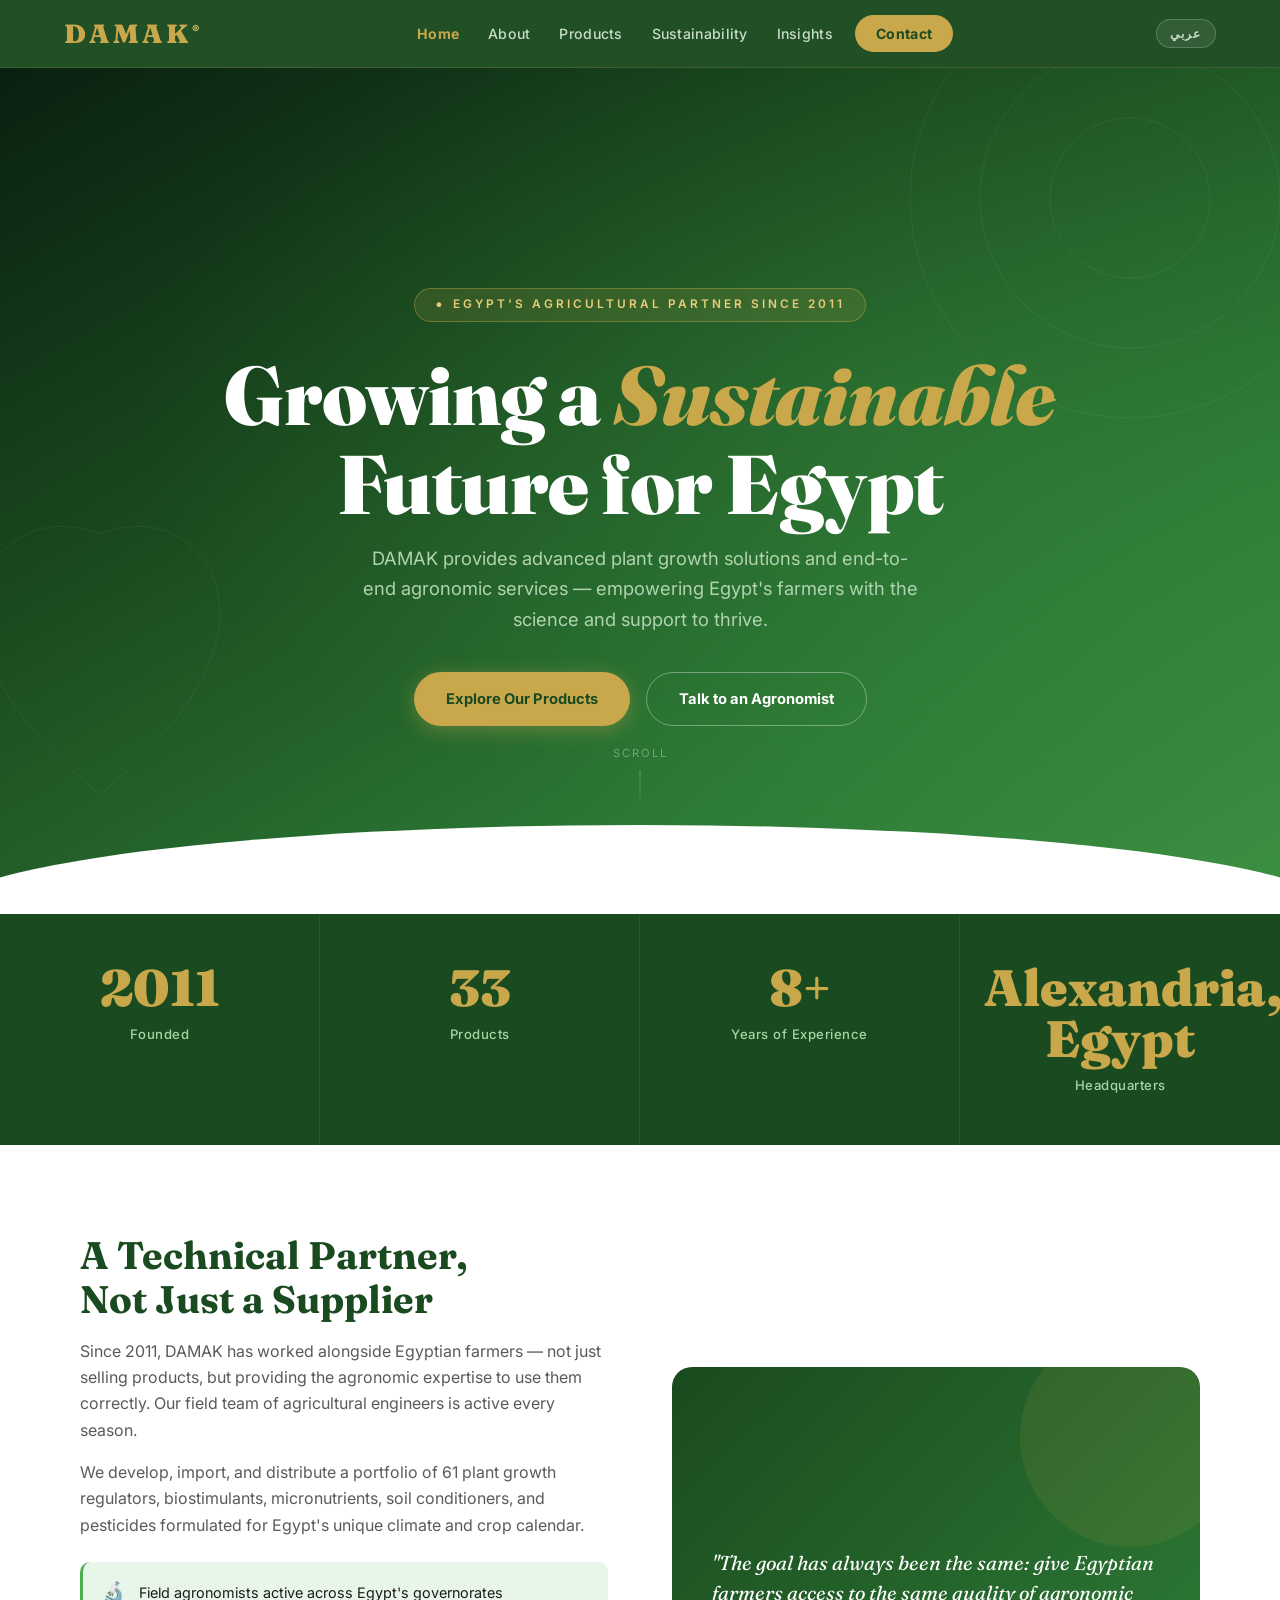
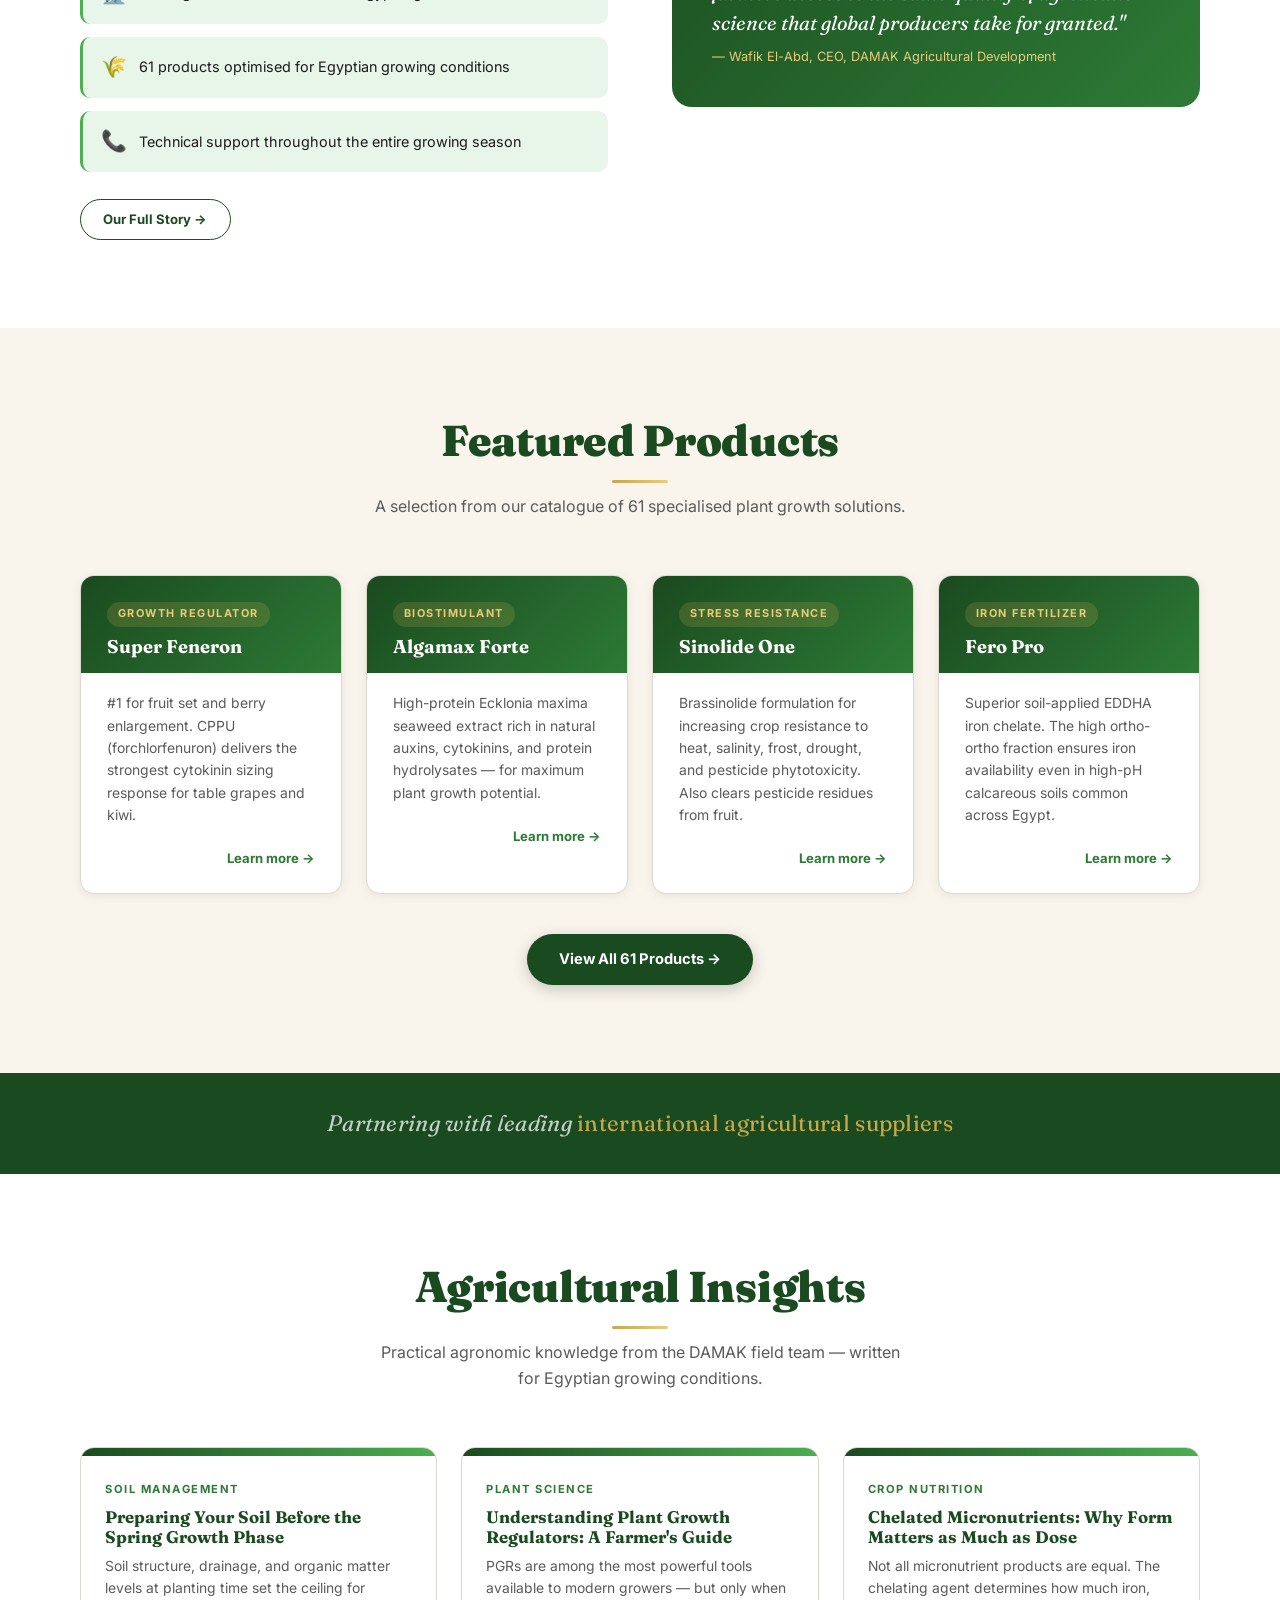
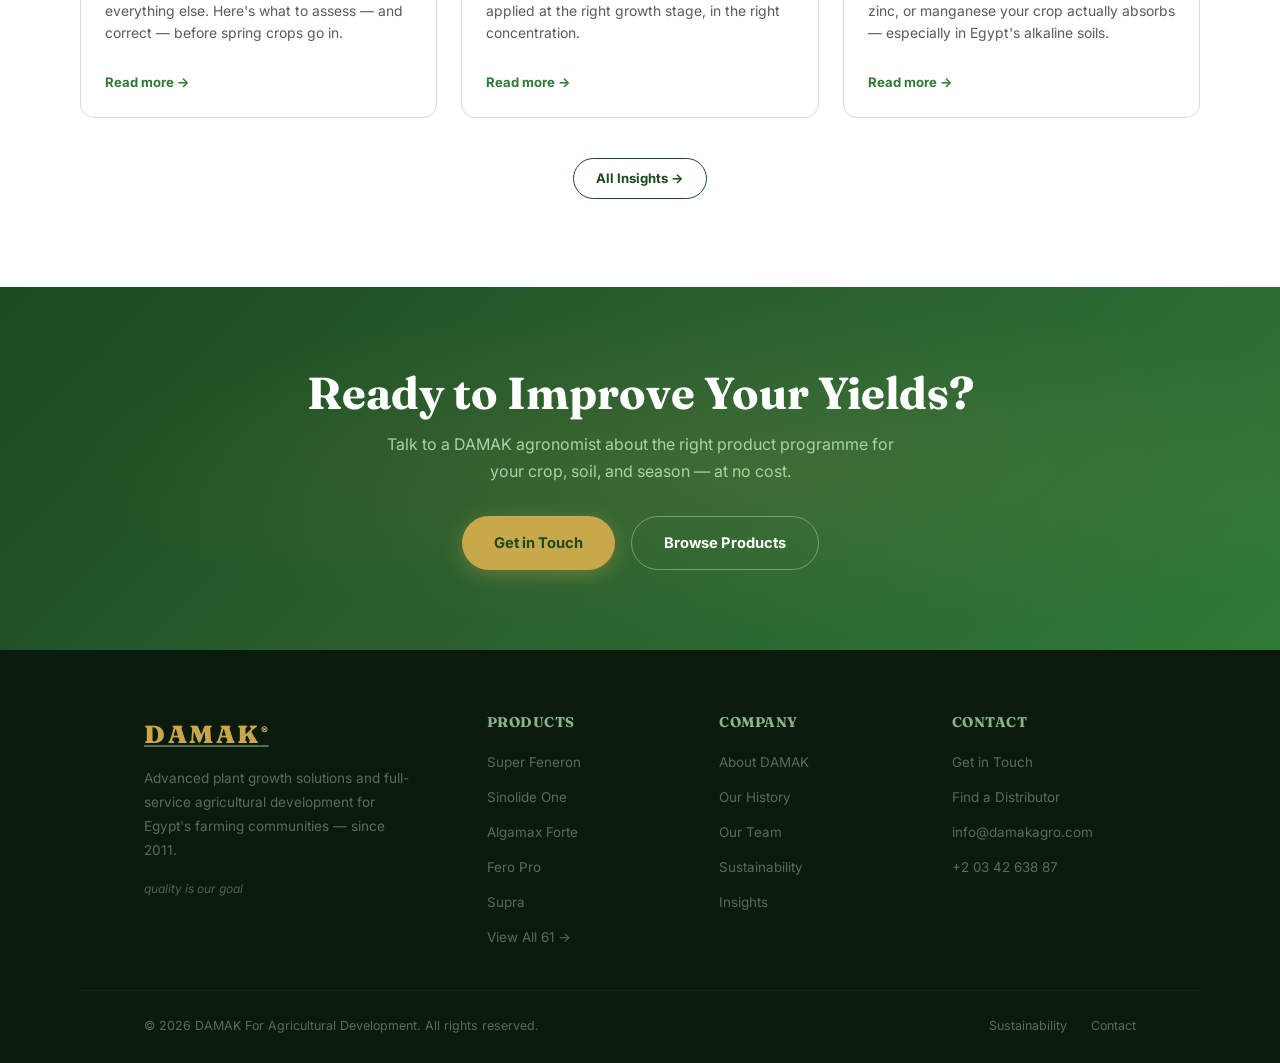
==== commit dc8aaa32: "feat: real Google Maps embed (30.715389, 30.032417) + schema.org coordinates" ====
--- a/index.html
+++ b/index.html
@@ -15,7 +15,7 @@
   <meta property="og:locale" content="ar_EG" />
   <meta name="twitter:card" content="summary_large_image" />
   <script type="application/ld+json">
-  {"@context":"https://schema.org","@type":"Organization","name":"DAMAK For Agricultural Development","alternateName":"دماك للتنمية الزراعية","url":"https://amr12elabd.github.io/DAMAK/","description":"DAMAK provides plant growth regulators, biostimulants, soil conditioners, micronutrients, and pesticides for Egyptian farmers.","address":{"@type":"PostalAddress","streetAddress":"Tower 7 GreenTowers, Smouha","addressLocality":"Alexandria","addressCountry":"EG"},"telephone":"+20342638 87","email":"info@damakagro.com","foundingDate":"2011","sameAs":["https://www.facebook.com/DamakCompany","https://www.damakagro.com"]}
+  {"@context":"https://schema.org","@type":"Organization","name":"DAMAK For Agricultural Development","alternateName":"دماك للتنمية الزراعية","url":"https://amr12elabd.github.io/DAMAK/","description":"DAMAK provides plant growth regulators, biostimulants, soil conditioners, micronutrients, and pesticides for Egyptian farmers.","address":{"@type":"PostalAddress","streetAddress":"Tower 7 GreenTowers, Smouha","addressLocality":"Alexandria","addressCountry":"EG"},"geo":{"@type":"GeoCoordinates","latitude":30.715389,"longitude":30.032417},"telephone":"+20342638 87","email":"info@damakagro.com","foundingDate":"2011","sameAs":["https://www.facebook.com/DamakCompany","https://www.damakagro.com"]}
   </script>
   <link rel="icon" type="image/svg+xml" href="data:image/svg+xml,<svg xmlns='http://www.w3.org/2000/svg' viewBox='0 0 64 64'><rect width='64' height='64' rx='12' fill='%231a4a1f'/><path d='M32 52 C32 52 14 38 14 24 C14 16 22 10 32 14 C42 10 50 16 50 24 C50 38 32 52 32 52Z' fill='%234caf50'/><path d='M32 52 L32 24' stroke='%23c8a84b' stroke-width='2.5' stroke-linecap='round'/><path d='M32 36 C32 36 24 30 20 24' stroke='%23c8a84b' stroke-width='2' stroke-linecap='round' fill='none'/><path d='M32 30 C32 30 40 26 44 20' stroke='%23c8a84b' stroke-width='2' stroke-linecap='round' fill='none'/></svg>" />
   <link rel="preconnect" href="https://fonts.googleapis.com" />
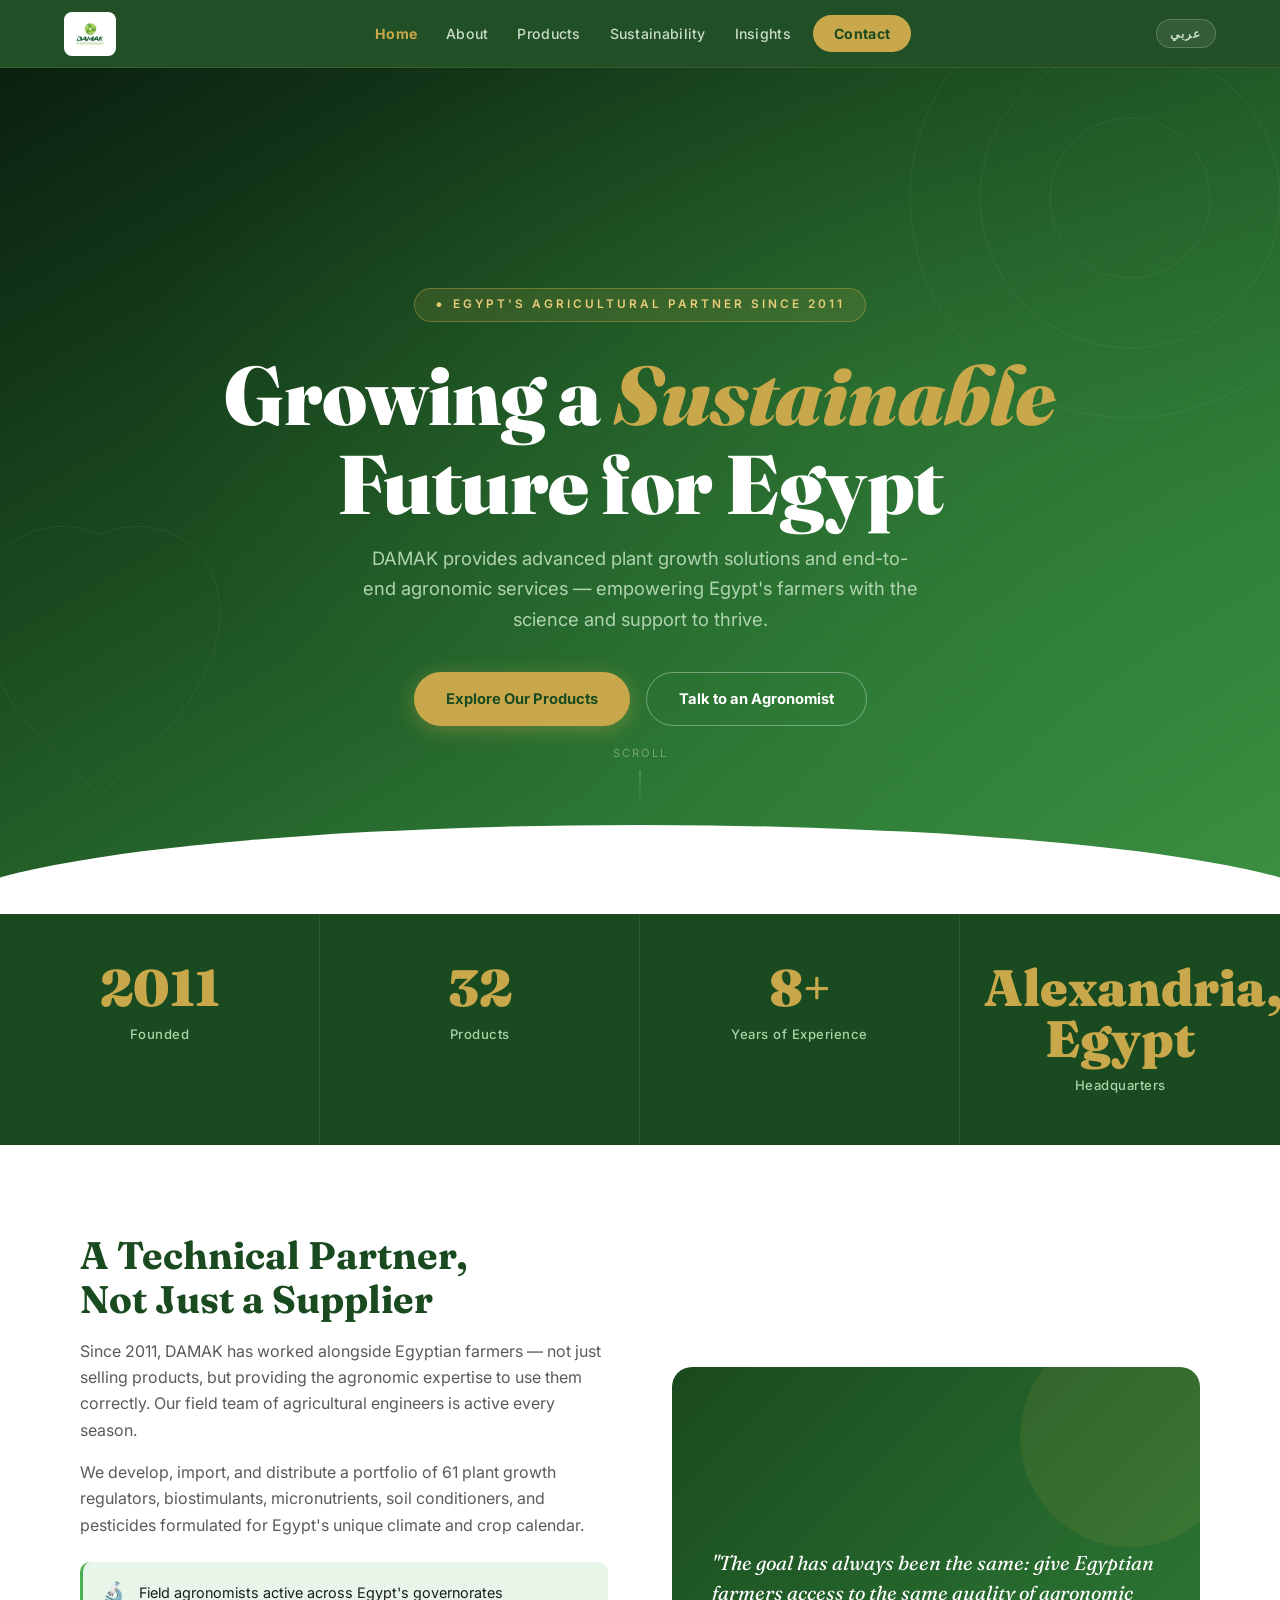
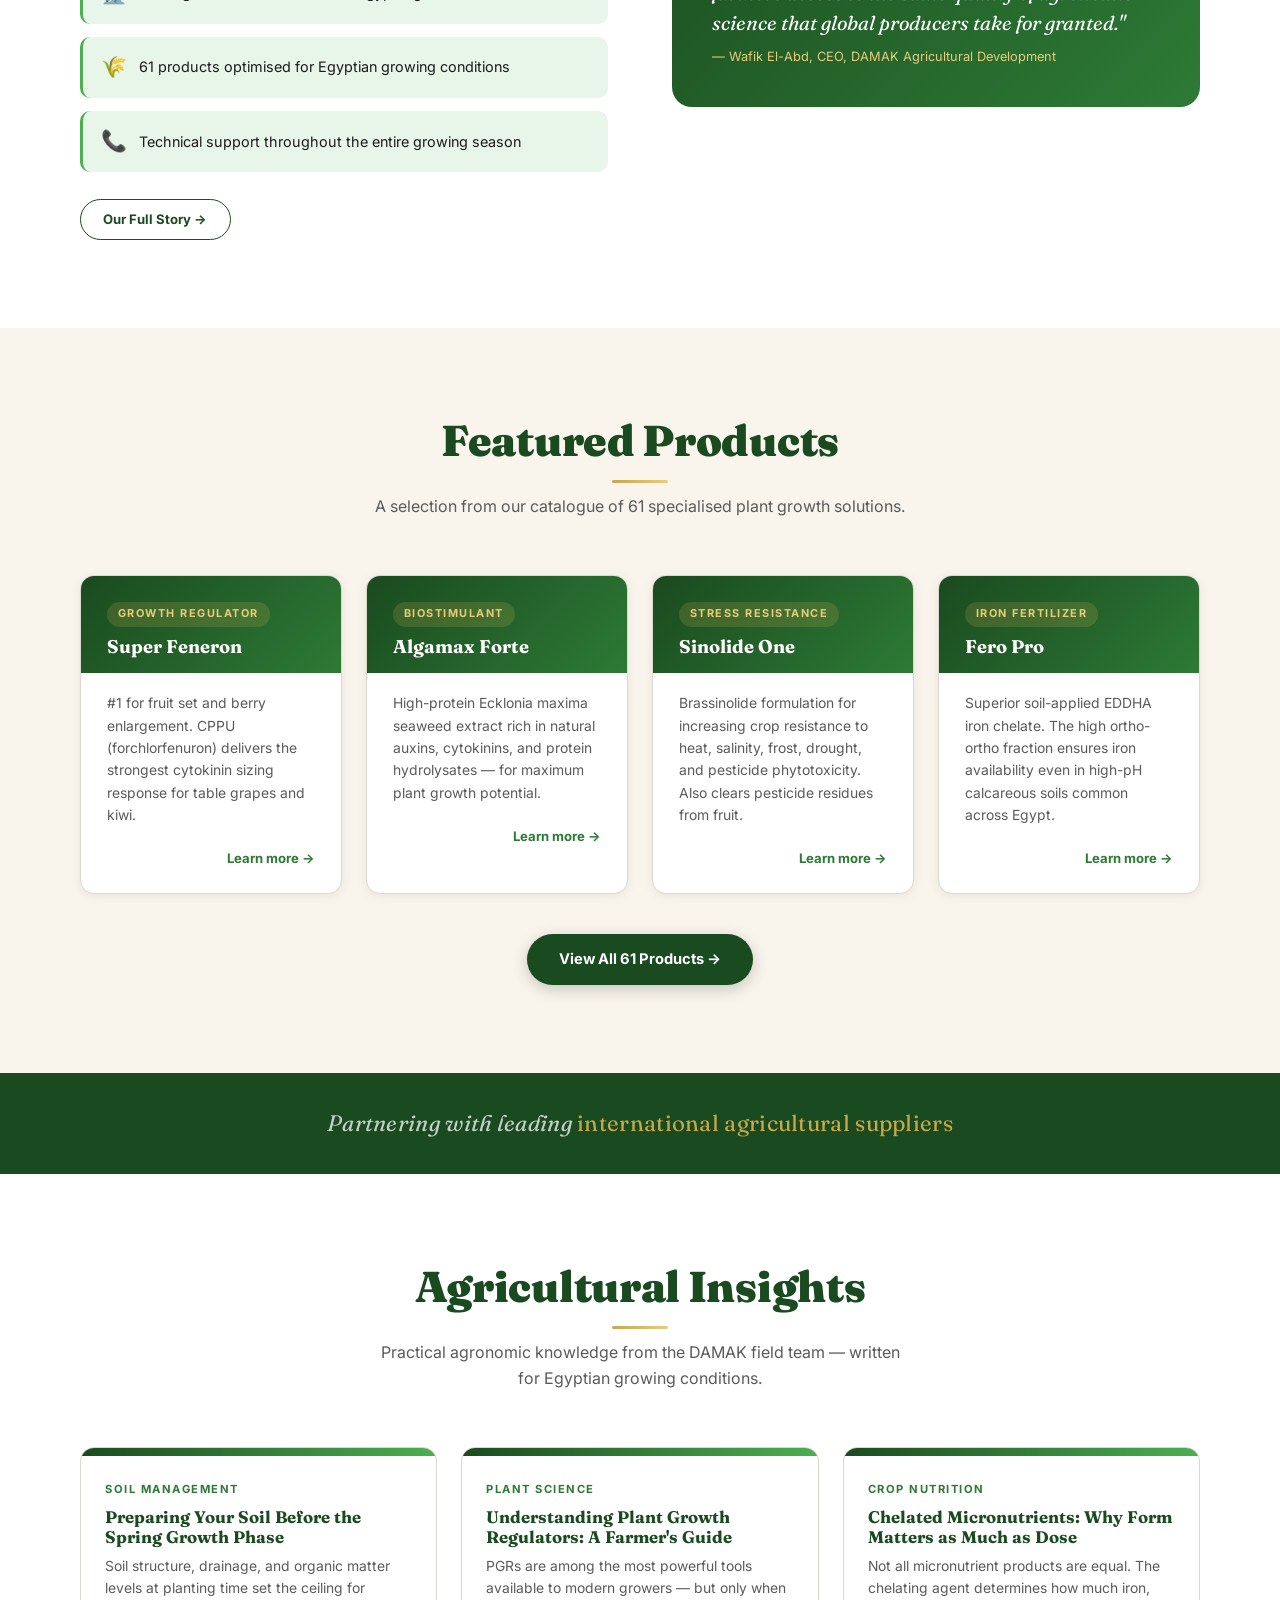
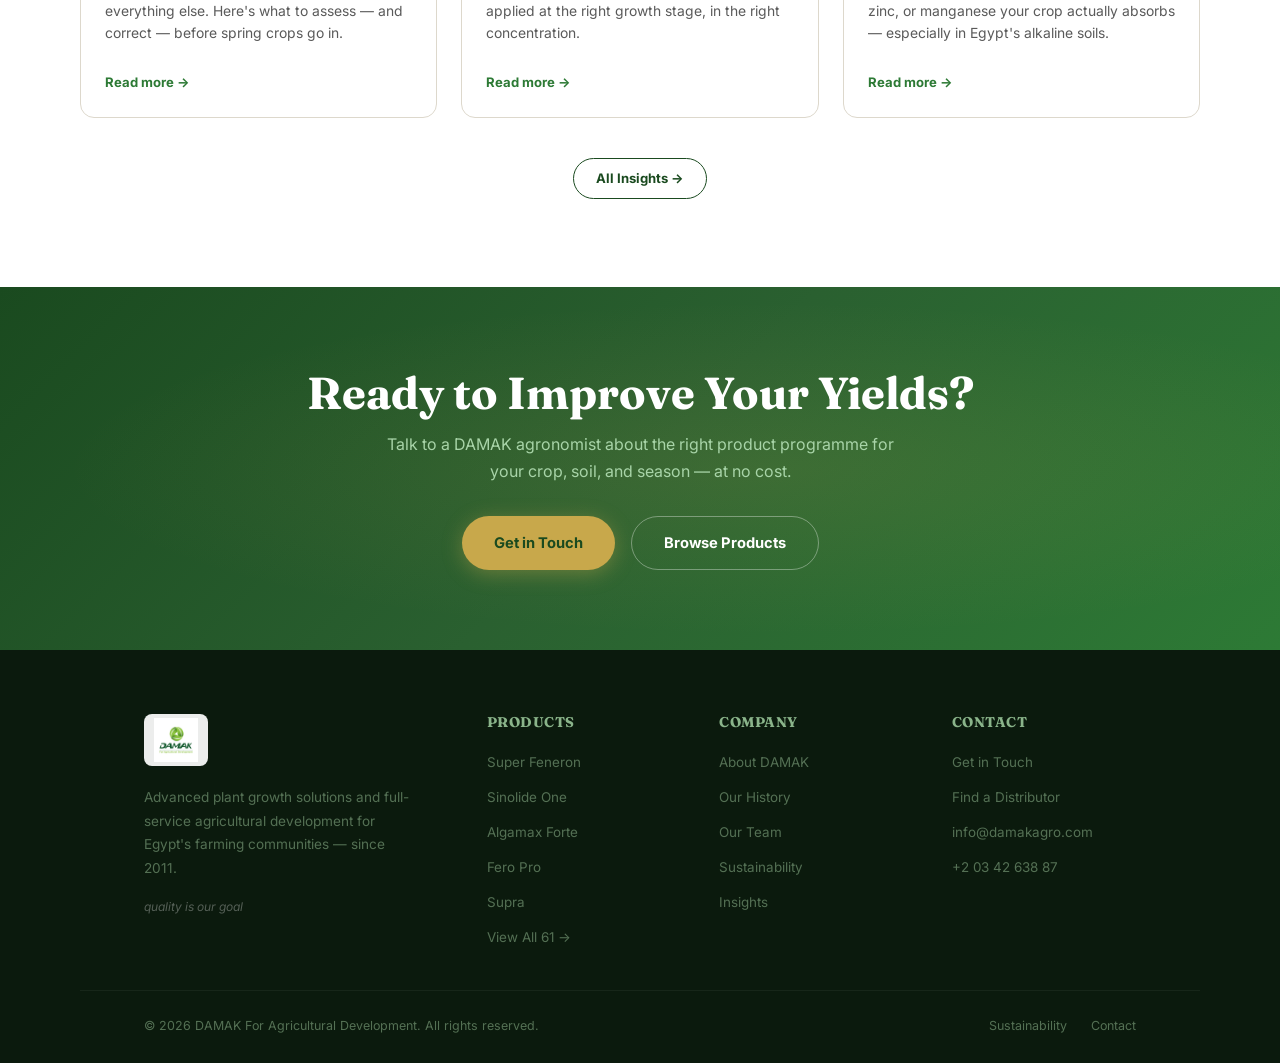
==== commit 46584938: "fix: rename logo.png to logo.jpg (was JPEG with wrong extension causing blank display)" ====
--- a/index.html
+++ b/index.html
@@ -1,4 +1,4 @@
-<!DOCTYPE html>
+﻿<!DOCTYPE html>
 <html lang="en" dir="ltr">
 <head>
   <meta charset="UTF-8" />
@@ -11,7 +11,7 @@
   <meta property="og:url" content="https://amr12elabd.github.io/DAMAK/" />
   <meta property="og:title" content="DAMAK – Agricultural Development & Plant Growth Solutions, Egypt" />
   <meta property="og:description" content="Advanced plant growth regulators and end-to-end agricultural development services for Egyptian farmers." />
-  <meta property="og:image" content="https://amr12elabd.github.io/DAMAK/assets/images/logo.png" />
+  <meta property="og:image" content="https://amr12elabd.github.io/DAMAK/assets/images/logo.jpg" />
   <meta property="og:locale" content="ar_EG" />
   <meta name="twitter:card" content="summary_large_image" />
   <script type="application/ld+json">
@@ -142,7 +142,7 @@
 <!-- ══ NAV ══ -->
 <nav>
   <a class="nav-logo" href="index.html">
-    <img src="assets/images/logo.png" alt="DAMAK For Agricultural Development" class="nav-logo-img"
+    <img src="assets/images/logo.jpg" alt="DAMAK For Agricultural Development" class="nav-logo-img"
          onerror="this.outerHTML='<span class=nav-logo-text>DAMAK<sup>®</sup></span>'">
   </a>
   <ul class="nav-links" id="navLinks">
@@ -328,7 +328,7 @@
   <div class="footer-inner">
     <div class="footer-brand">
       <a href="index.html" style="display:inline-block">
-        <img src="assets/images/logo.png" alt="DAMAK" class="footer-logo-img"
+        <img src="assets/images/logo.jpg" alt="DAMAK" class="footer-logo-img"
              onerror="this.outerHTML='<span class=footer-logo-text>DAMAK<sup>®</sup></span>'">
       </a>
       <p data-en="Advanced plant growth solutions and full-service agricultural development for Egypt's farming communities — since 2011." data-ar="حلول متقدمة لتنظيم نمو النبات وخدمات التنمية الزراعية الشاملة لمجتمعات المزارعين في مصر — منذ 2011.">Advanced plant growth solutions and full-service agricultural development for Egypt's farming communities — since 2011.</p>
--- a/assets/damak.css
+++ b/assets/damak.css
@@ -86,8 +86,11 @@
   display: flex; align-items: center;
 }
 .nav-logo-img {
-  height: 42px; width: auto; object-fit: contain;
-  filter: brightness(0) invert(1);
+  height: 44px; width: auto; object-fit: contain;
+  background: #fff;
+  border-radius: 8px;
+  padding: 4px 8px;
+  display: block;
 }
 .nav-logo-text {
   font-family: 'Fraunces', serif;
@@ -296,8 +299,10 @@
   border-bottom: 1px solid rgba(255,255,255,.05);
 }
 .footer-logo-img {
-  height: 44px; width: auto; object-fit: contain;
-  filter: brightness(0) invert(1); opacity: .85;
+  height: 52px; width: auto; object-fit: contain;
+  background: rgba(255,255,255,.92);
+  border-radius: 8px;
+  padding: 4px 10px;
   margin-bottom: .8rem; display: block;
 }
 .footer-logo-text {
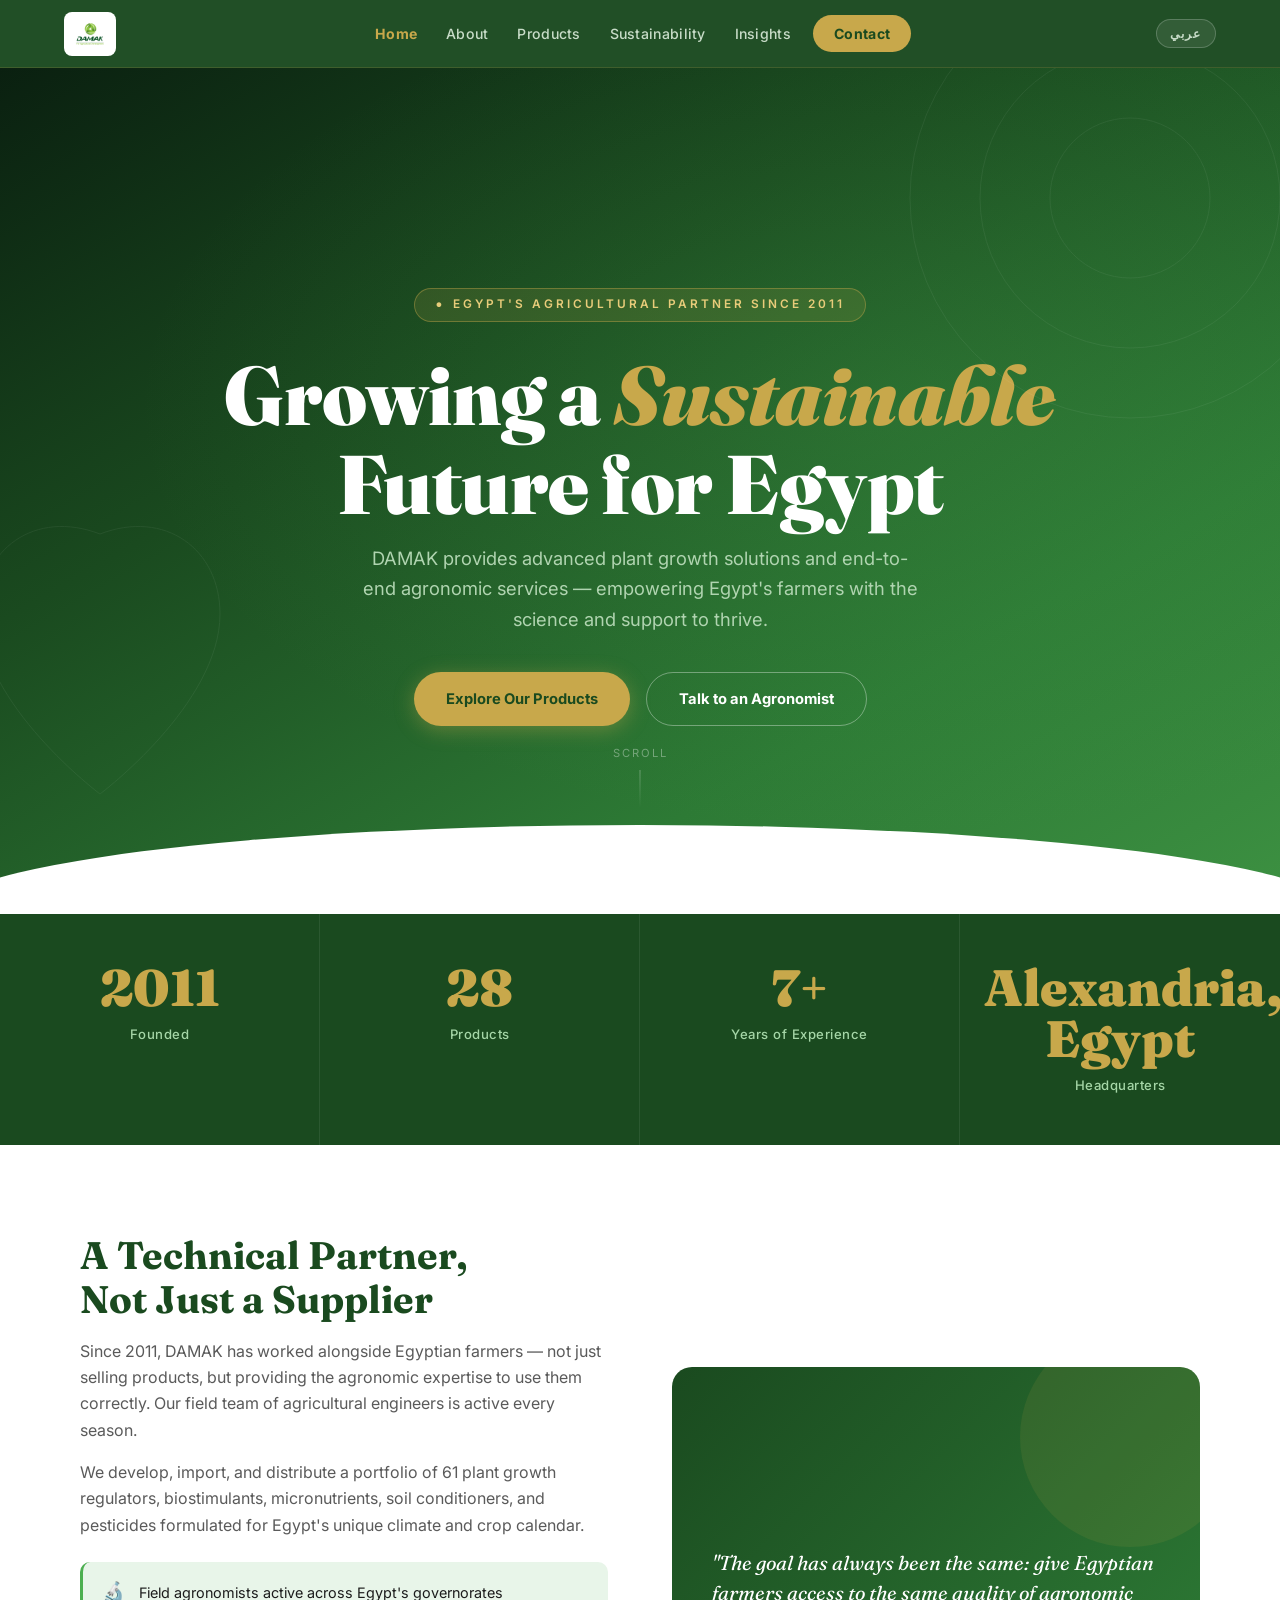
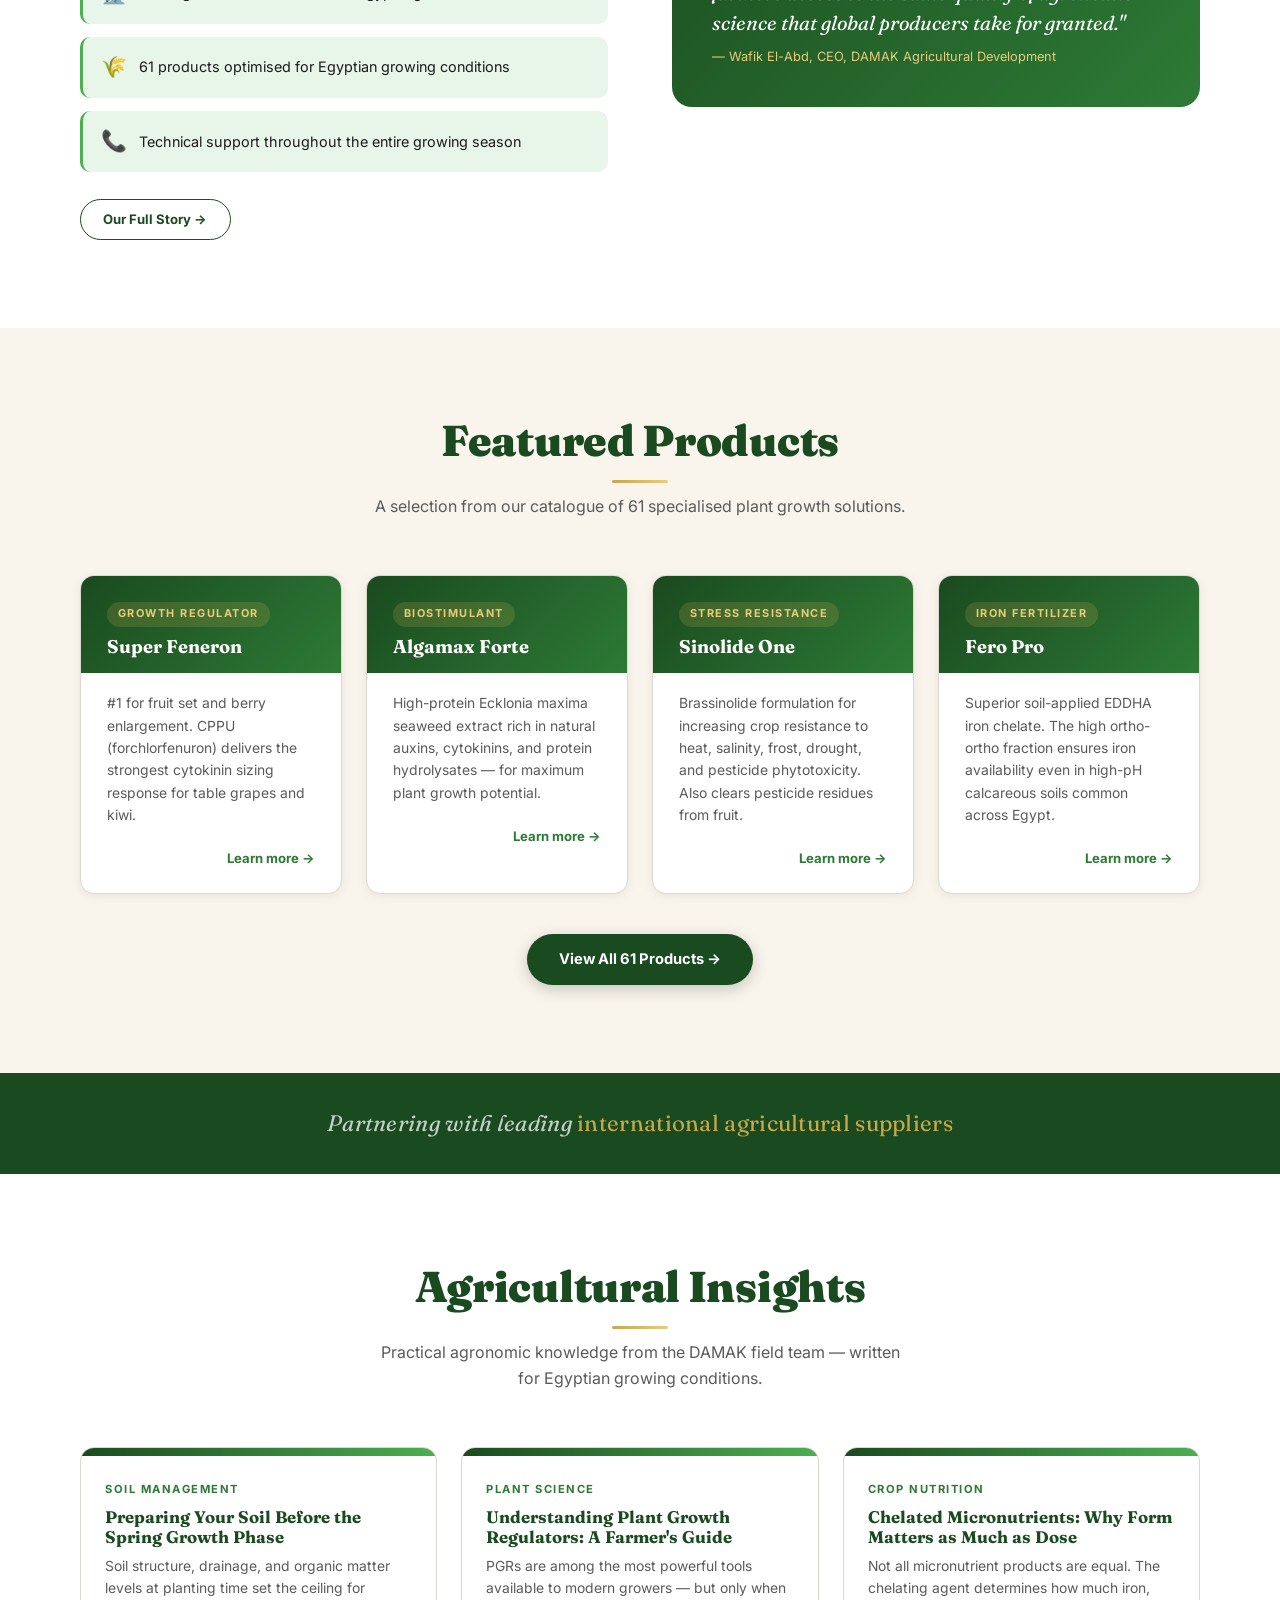
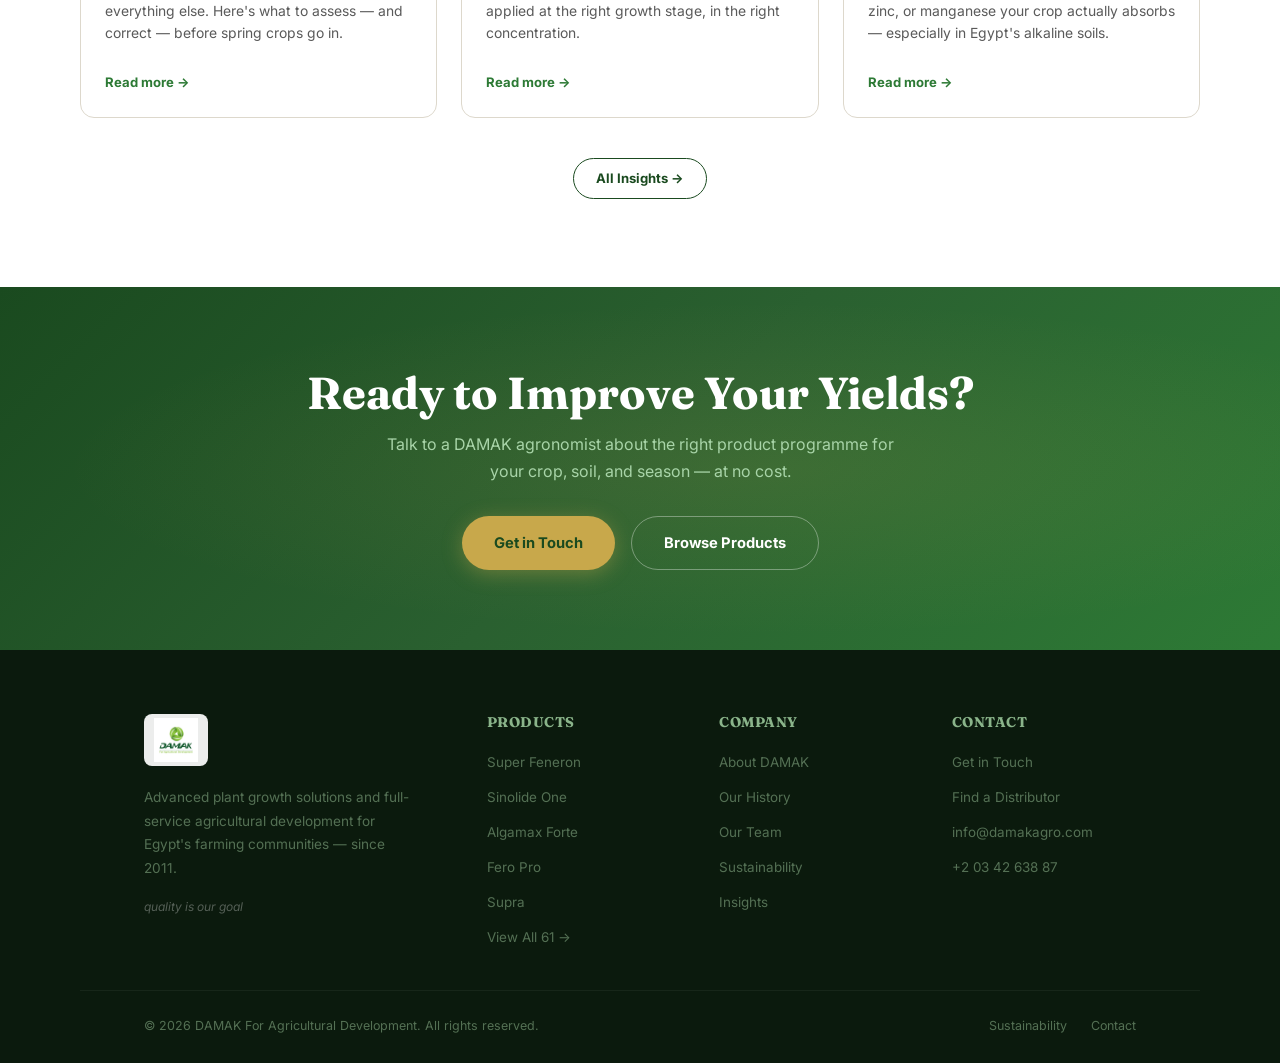
==== commit b456fdd2: "fix: language toggle visible on mobile — shows in hamburger menu and stays in nav bar" ====
--- a/index.html
+++ b/index.html
@@ -152,6 +152,7 @@
     <li><a href="sustainability.html" data-en="Sustainability" data-ar="الاستدامة">Sustainability</a></li>
     <li><a href="insights.html" data-en="Insights" data-ar="مقالات">Insights</a></li>
     <li><a href="contact.html" class="nav-cta" data-en="Contact" data-ar="تواصل معنا">Contact</a></li>
+      <li class="nav-lang-mobile"><button class="lang-toggle lang-toggle-menu" aria-label="Switch language">عربي</button></li>
   </ul>
   <div class="nav-right">
     <button class="lang-toggle" aria-label="Switch language">عربي</button>
--- a/assets/damak.css
+++ b/assets/damak.css
@@ -123,6 +123,7 @@
 }
 .nav-links .nav-cta:hover { background: var(--gold-light); transform: translateY(-1px); }
 .nav-right { display: flex; align-items: center; gap: .8rem; flex-shrink: 0; }
+.nav-lang-mobile { display: none; }
 .lang-toggle {
   background: rgba(255,255,255,.08); border: 1px solid rgba(255,255,255,.2);
   color: #c8dcc8; font-size: .78rem; font-weight: 600; letter-spacing: 1px;
@@ -562,7 +563,16 @@
     border-radius: 0;
   }
   .nav-links .nav-cta { margin: .5rem 6vw 0; border-radius: 2rem; text-align: center; }
-  .nav-right .lang-toggle { display: none; }
+  .nav-lang-mobile { display: flex !important; justify-content: center; padding: .5rem 6vw; }
+  .lang-toggle-menu {
+    background: rgba(255,255,255,.12); border: 1px solid rgba(255,255,255,.3);
+    color: var(--gold); font-size: .95rem; font-weight: 700; letter-spacing: 1px;
+    padding: .6rem 2.5rem; border-radius: 2rem; cursor: pointer;
+    font-family: 'Cairo', 'Inter', sans-serif; width: 100%;
+  }
+  .nav-right .lang-toggle {
+    font-size: .72rem; padding: .28rem .7rem;
+  }
   .nav-toggle { display: flex; }
   .section { padding: 4rem 5vw; }
   .form-row { grid-template-columns: 1fr; }
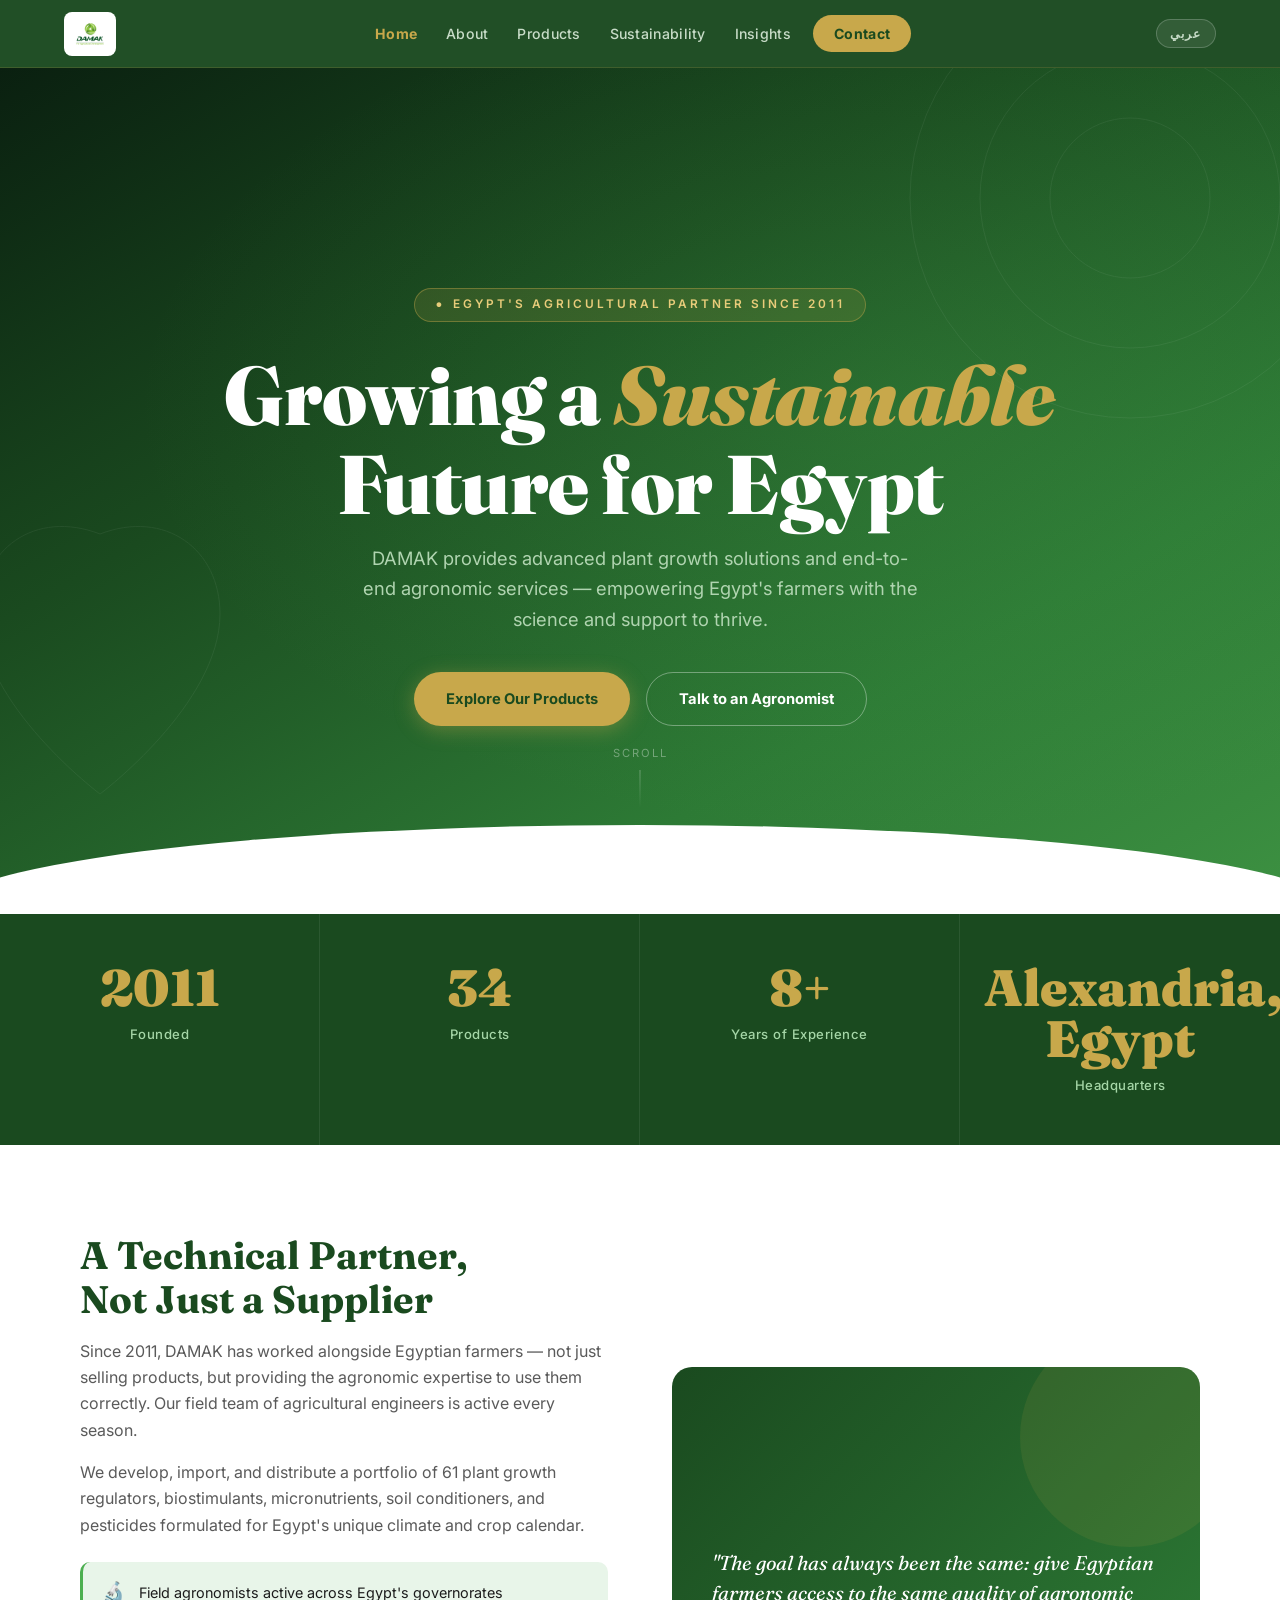
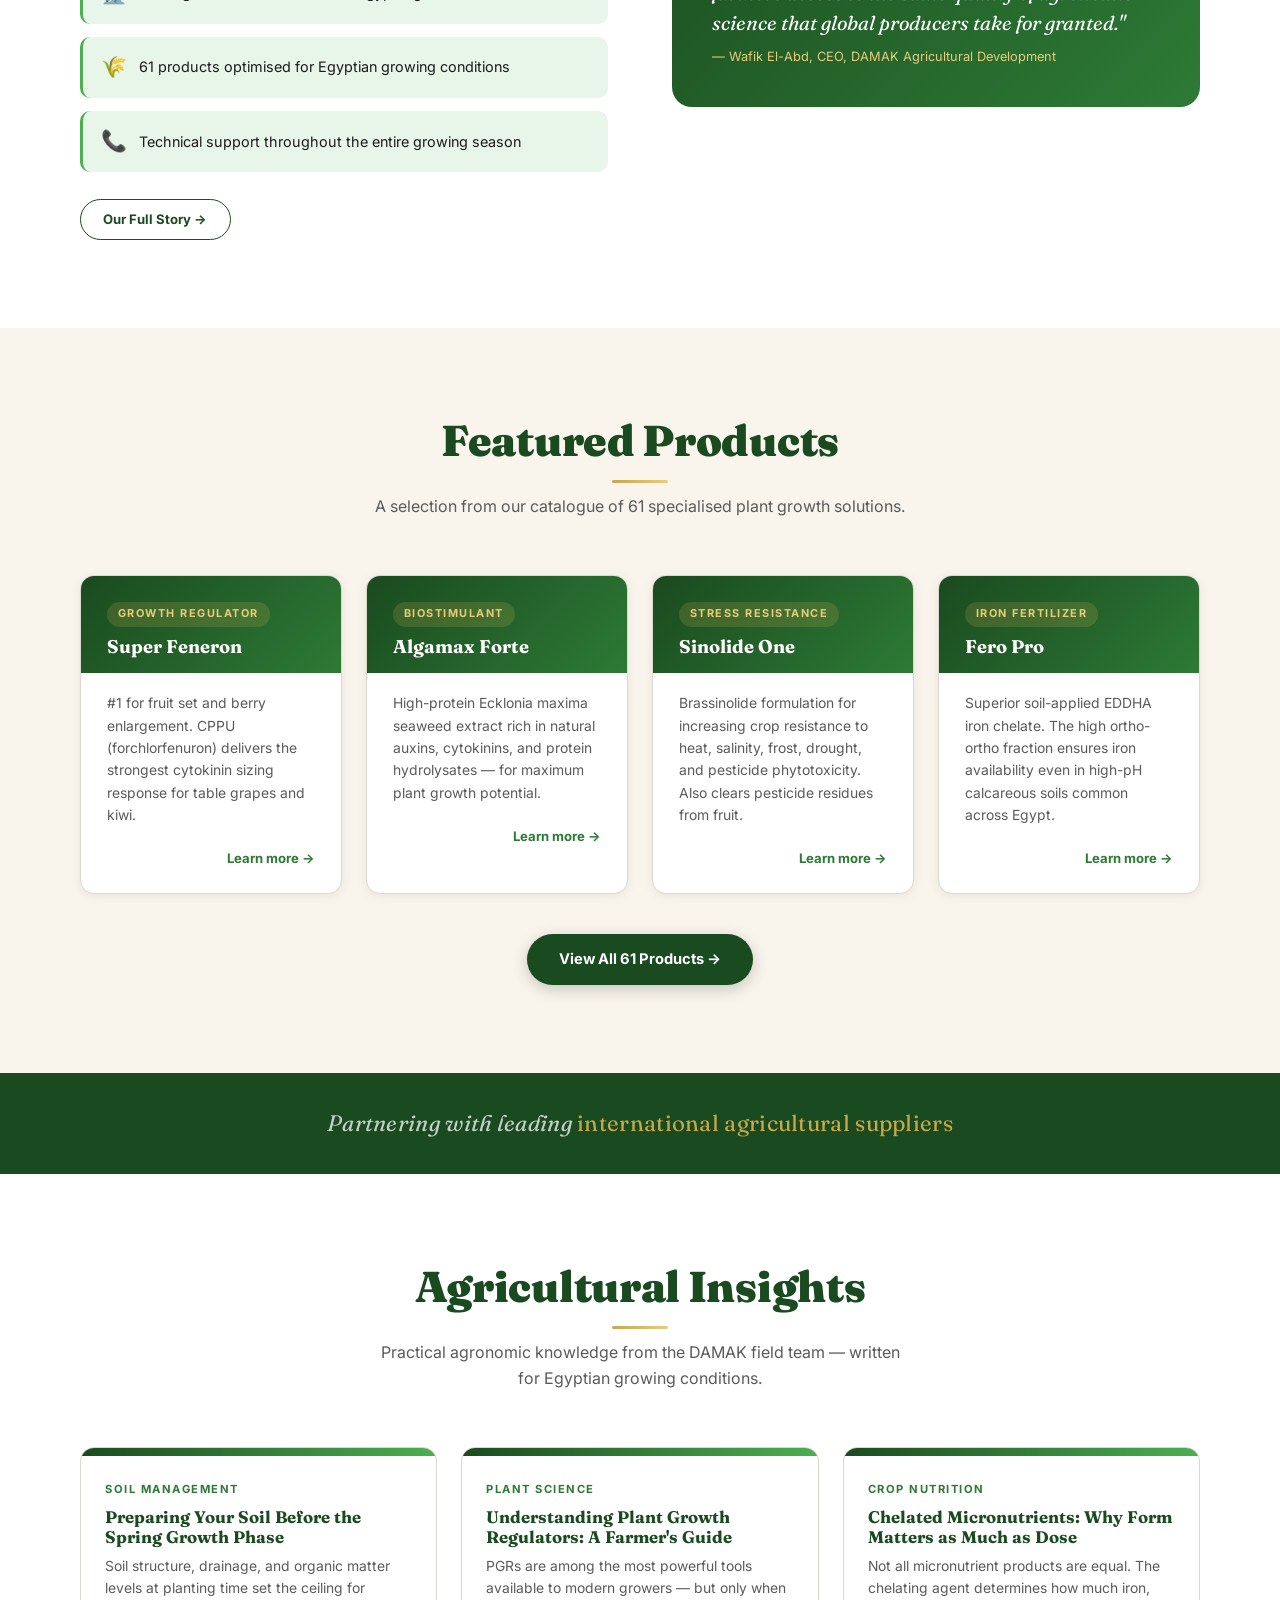
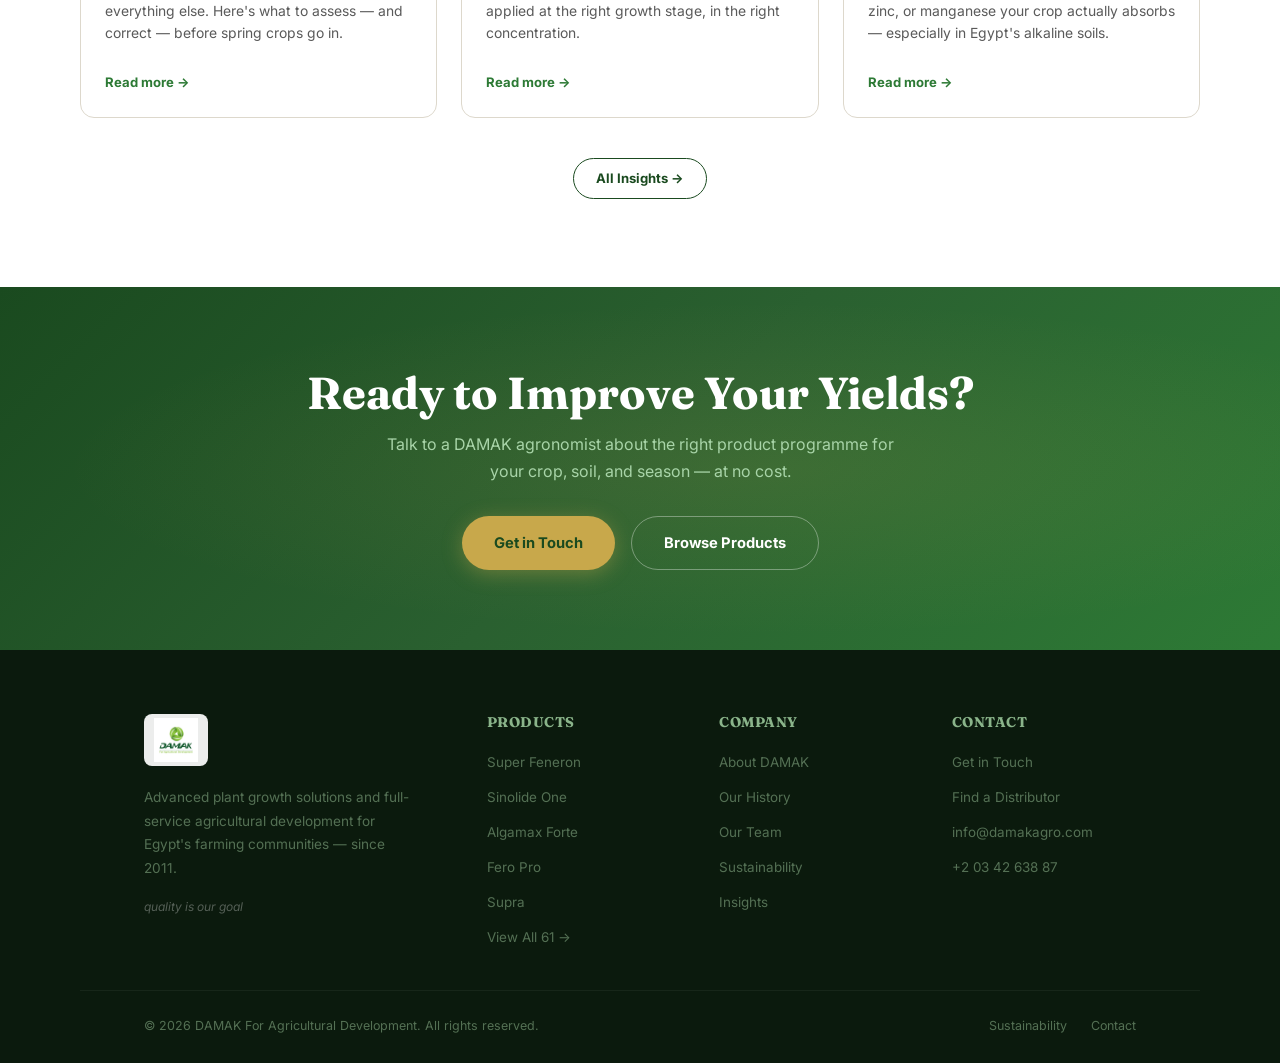
==== commit f6ccd3bb: "fix: lang toggle always visible on mobile in same nav position as desktop" ====
--- a/index.html
+++ b/index.html
@@ -152,7 +152,6 @@
     <li><a href="sustainability.html" data-en="Sustainability" data-ar="الاستدامة">Sustainability</a></li>
     <li><a href="insights.html" data-en="Insights" data-ar="مقالات">Insights</a></li>
     <li><a href="contact.html" class="nav-cta" data-en="Contact" data-ar="تواصل معنا">Contact</a></li>
-      <li class="nav-lang-mobile"><button class="lang-toggle lang-toggle-menu" aria-label="Switch language">عربي</button></li>
   </ul>
   <div class="nav-right">
     <button class="lang-toggle" aria-label="Switch language">عربي</button>
--- a/assets/damak.css
+++ b/assets/damak.css
@@ -123,7 +123,6 @@
 }
 .nav-links .nav-cta:hover { background: var(--gold-light); transform: translateY(-1px); }
 .nav-right { display: flex; align-items: center; gap: .8rem; flex-shrink: 0; }
-.nav-lang-mobile { display: none; }
 .lang-toggle {
   background: rgba(255,255,255,.08); border: 1px solid rgba(255,255,255,.2);
   color: #c8dcc8; font-size: .78rem; font-weight: 600; letter-spacing: 1px;
@@ -563,16 +562,6 @@
     border-radius: 0;
   }
   .nav-links .nav-cta { margin: .5rem 6vw 0; border-radius: 2rem; text-align: center; }
-  .nav-lang-mobile { display: flex !important; justify-content: center; padding: .5rem 6vw; }
-  .lang-toggle-menu {
-    background: rgba(255,255,255,.12); border: 1px solid rgba(255,255,255,.3);
-    color: var(--gold); font-size: .95rem; font-weight: 700; letter-spacing: 1px;
-    padding: .6rem 2.5rem; border-radius: 2rem; cursor: pointer;
-    font-family: 'Cairo', 'Inter', sans-serif; width: 100%;
-  }
-  .nav-right .lang-toggle {
-    font-size: .72rem; padding: .28rem .7rem;
-  }
   .nav-toggle { display: flex; }
   .section { padding: 4rem 5vw; }
   .form-row { grid-template-columns: 1fr; }
